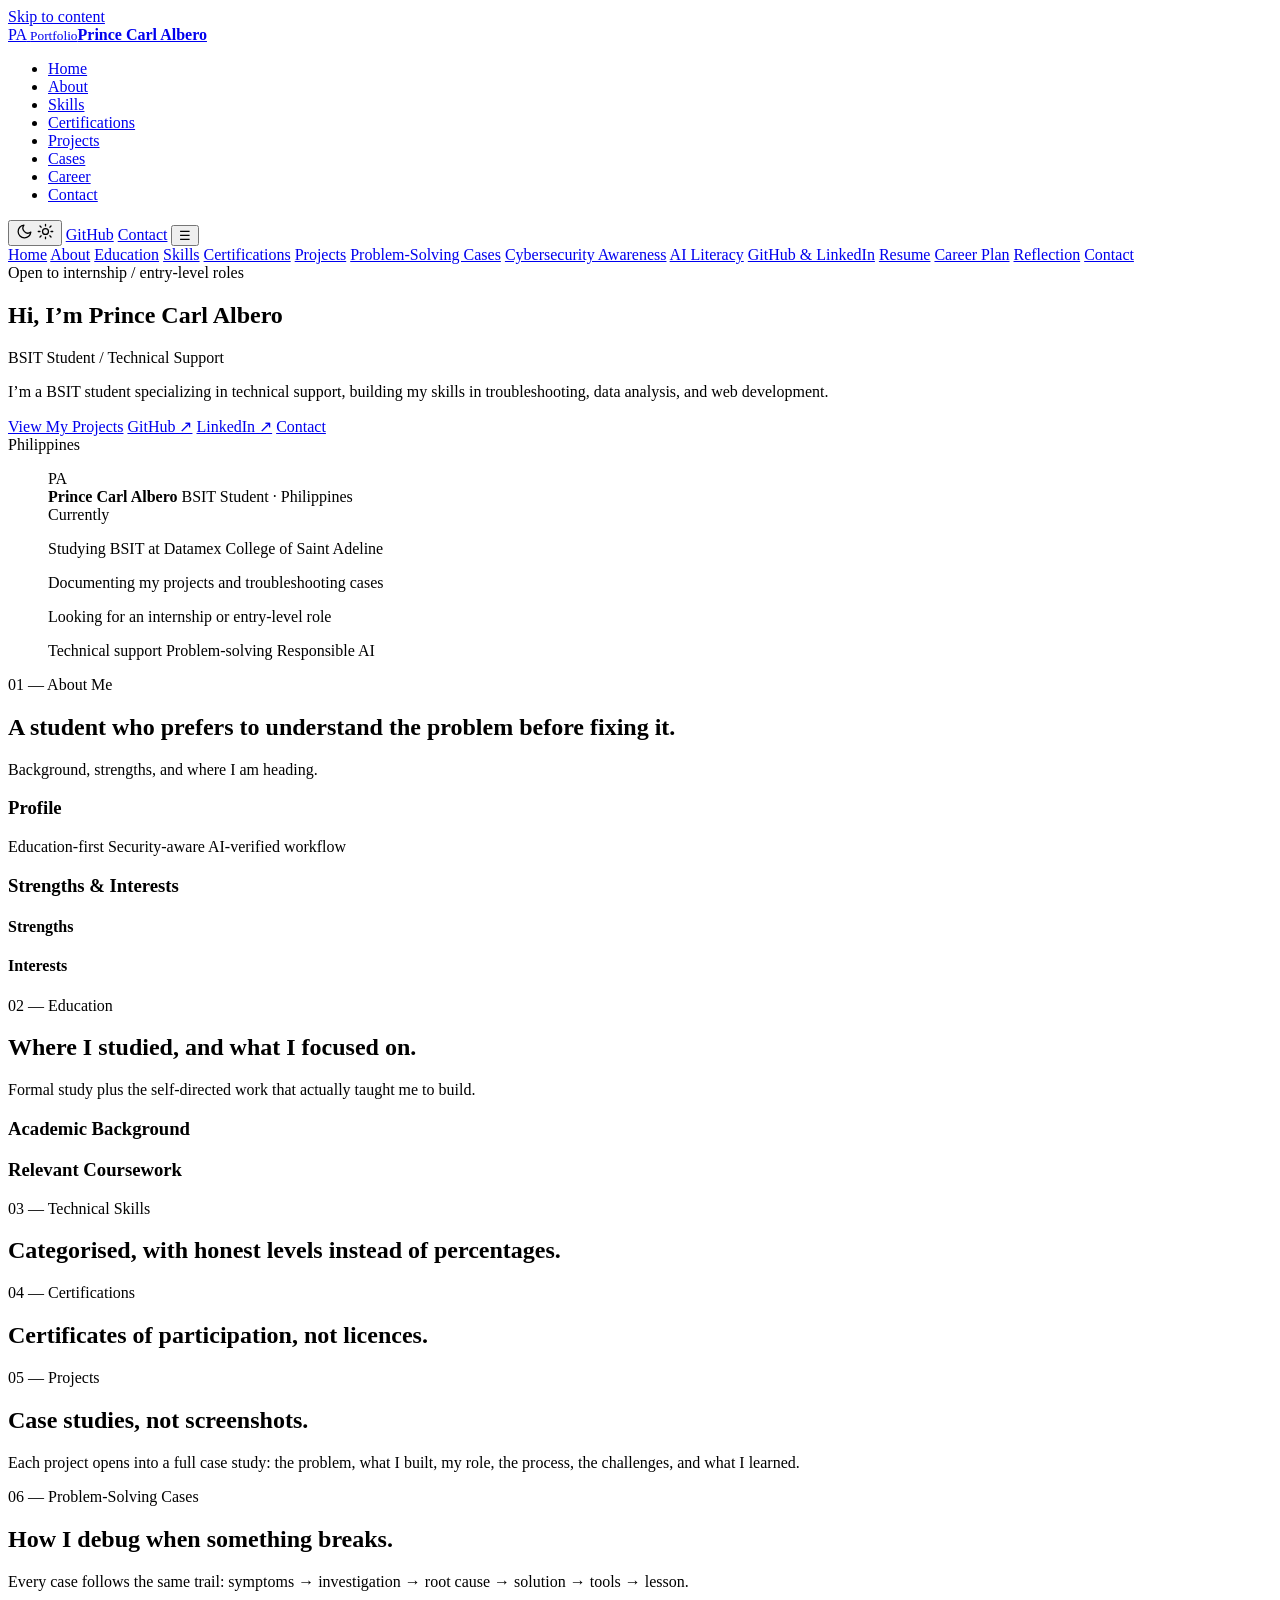
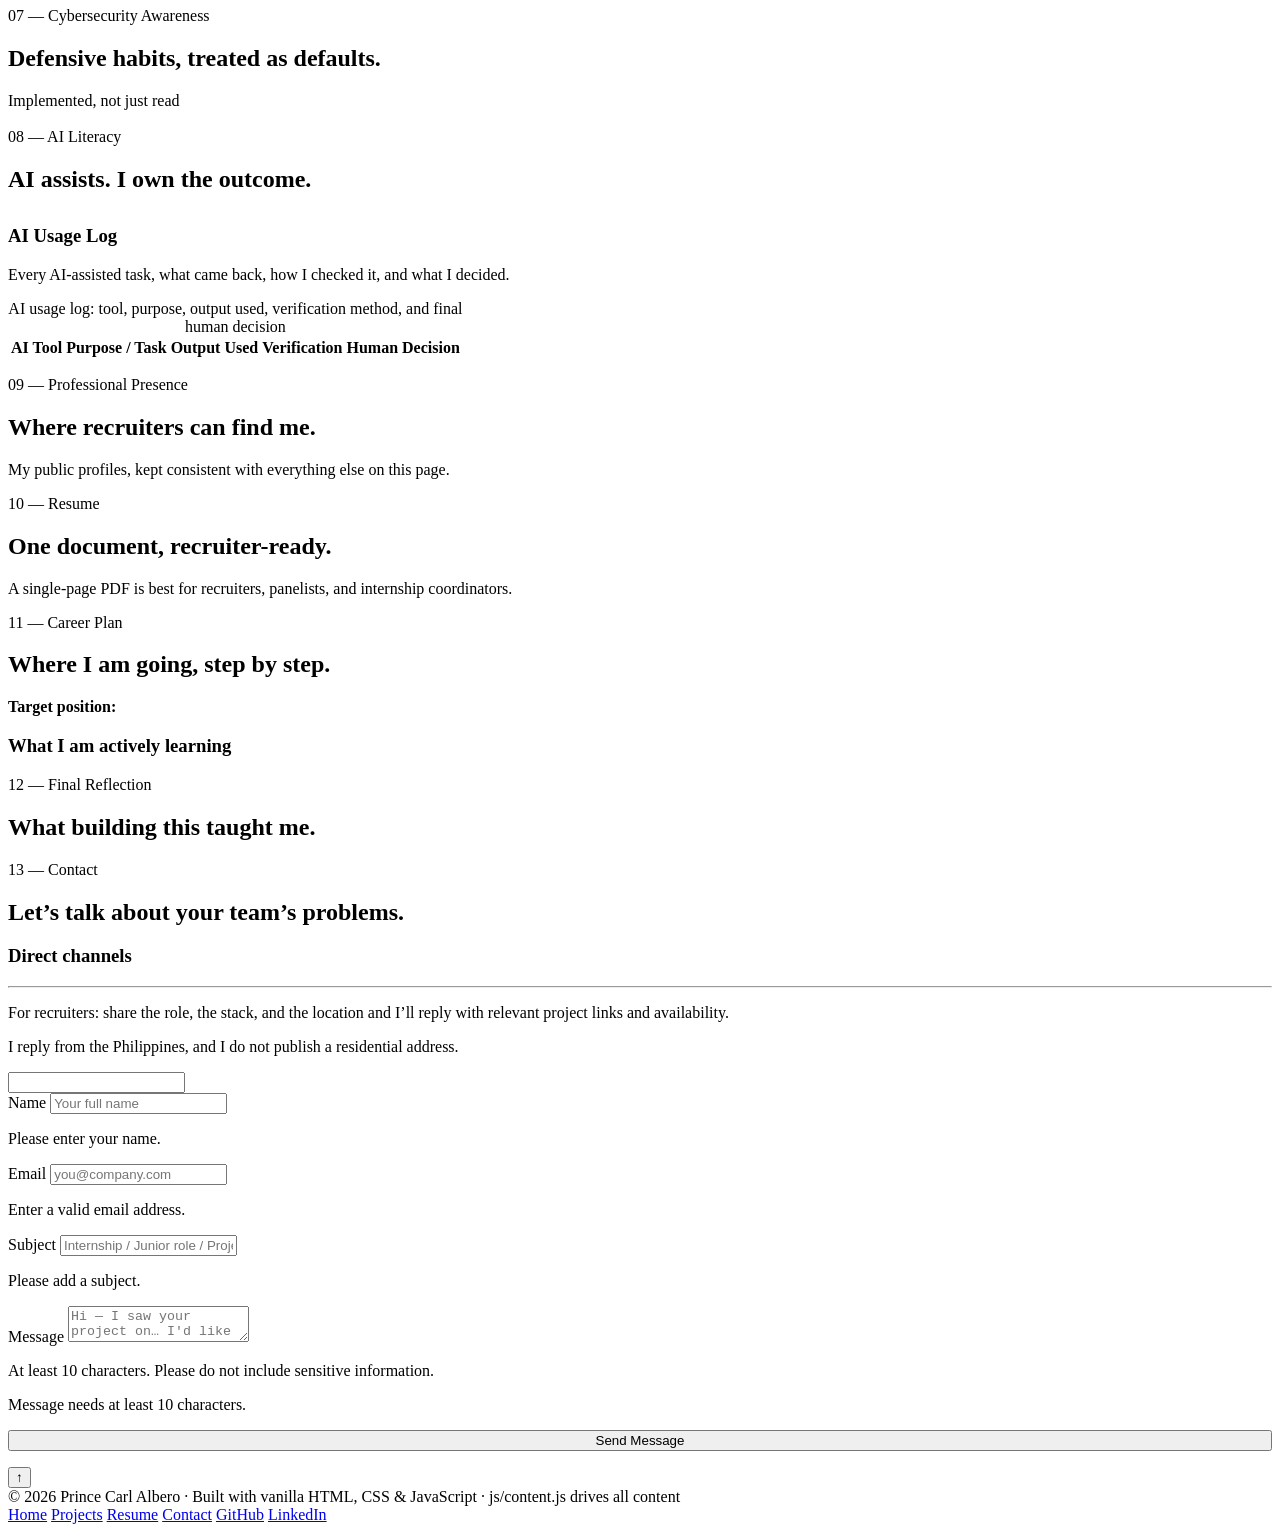
==== index.html @ 82688074 "Add files via upload" ====
<!doctype html>
<html lang="en">
<head>
  <meta charset="utf-8">
  <meta name="viewport" content="width=device-width,initial-scale=1,viewport-fit=cover">
  <title>Prince Carl Albero Portfolio</title>
  <link href="https://fonts.googleapis.com/css2?family=DM+Mono:wght@400;500&family=Manrope:wght@400;500;700;800&display=swap" rel="stylesheet">
  <link rel="stylesheet" href="css/styles.css">
  <!-- Sets data-theme before first paint to avoid a flash; must stay in <head> -->
  <script src="js/theme-init.js"></script>
</head>
<body>
  <a class="skip-link" href="#main">Skip to content</a>

  <div class="bg-paper" aria-hidden="true"></div>

  <noscript>
    <div class="noscript-note">
      This portfolio uses a small amount of JavaScript to render its content from
      <span class="mono">js/content.js</span>. Please enable JavaScript to view the sections below.
    </div>
  </noscript>

  <!-- ======================= HEADER ======================= -->
  <header class="site-header">
    <div class="container nav">
      <a class="brand" href="#home" aria-label="Prince Carl Albero — home">
        <span class="brand-mark" aria-hidden="true">PA</span>
        <span><small>Portfolio</small><strong>Prince Carl Albero</strong></span>
      </a>

      <nav aria-label="Primary">
        <ul class="nav-links">
          <li><a data-nav href="#home" class="active">Home</a></li>
          <li><a data-nav href="#about">About</a></li>
          <li><a data-nav href="#skills">Skills</a></li>
          <li><a data-nav href="#certifications">Certifications</a></li>
          <li><a data-nav href="#projects">Projects</a></li>
          <li><a data-nav href="#problem-solving">Cases</a></li>
          <li><a data-nav href="#career">Career</a></li>
          <li><a data-nav href="#contact">Contact</a></li>
        </ul>
      </nav>

      <div class="nav-cta">
        <button class="theme-toggle" id="themeToggle" type="button" aria-label="Switch to dark theme" title="Switch theme">
          <svg class="icon-moon" width="17" height="17" viewBox="0 0 24 24" fill="none" stroke="currentColor" stroke-width="1.8" stroke-linecap="round" stroke-linejoin="round" aria-hidden="true" focusable="false">
            <path d="M21 12.79A9 9 0 1 1 11.21 3 7 7 0 0 0 21 12.79z" />
          </svg>
          <svg class="icon-sun" width="17" height="17" viewBox="0 0 24 24" fill="none" stroke="currentColor" stroke-width="1.8" stroke-linecap="round" stroke-linejoin="round" aria-hidden="true" focusable="false">
            <circle cx="12" cy="12" r="4.2" />
            <path d="M12 1.8v2.4M12 19.8v2.4M4.2 4.2l1.7 1.7M18.1 18.1l1.7 1.7M1.8 12h2.4M19.8 12h2.4M4.2 19.8l1.7-1.7M18.1 5.9l1.7-1.7" />
          </svg>
        </button>
        <a class="btn btn-ghost btn-sm" id="navGithub" href="#" target="_blank" rel="noopener noreferrer">GitHub</a>
        <a class="btn btn-primary btn-sm" href="#contact">Contact</a>
        <button class="menu-btn" id="menuBtn" type="button" aria-expanded="false" aria-controls="mobileMenu" aria-label="Open menu">☰</button>
      </div>
    </div>

    <nav class="mobile-menu" id="mobileMenu" aria-label="Mobile">
      <a data-nav href="#home">Home</a>
      <a data-nav href="#about">About</a>
      <a data-nav href="#education">Education</a>
      <a data-nav href="#skills">Skills</a>
      <a data-nav href="#certifications">Certifications</a>
      <a data-nav href="#projects">Projects</a>
      <a data-nav href="#problem-solving">Problem-Solving Cases</a>
      <a data-nav href="#security">Cybersecurity Awareness</a>
      <a data-nav href="#ai">AI Literacy</a>
      <a data-nav href="#presence">GitHub &amp; LinkedIn</a>
      <a data-nav href="#resume">Resume</a>
      <a data-nav href="#career">Career Plan</a>
      <a data-nav href="#reflection">Reflection</a>
      <a data-nav href="#contact">Contact</a>
    </nav>
  </header>

  <main id="main">

    <!-- ======================= 01 HERO ======================= -->
    <section class="hero" id="home" aria-labelledby="hero-title">
      <div class="container hero-grid">
        <div class="hero-copy">
          <span class="eyebrow"><span class="pulse" aria-hidden="true"></span> <span id="heroAvailability">Open to internship / entry-level roles</span></span>

          <h1 id="hero-title">Hi, I&rsquo;m <span class="grad">Prince Carl Albero</span></h1>
          <p class="hero-role">BSIT Student / Technical Support</p>

          <p class="hero-lede">
            I&rsquo;m a BSIT student specializing in technical support, building my skills in troubleshooting, data analysis, and web development.
          </p>

          <div class="hero-actions">
            <a class="btn btn-primary" href="#projects">View My Projects</a>
            <a class="btn btn-ghost" id="heroResumeBtn" href="#resume" hidden>Download Resume</a>
            <a class="btn btn-ghost" id="heroGithub" href="#" target="_blank" rel="noopener noreferrer">GitHub &#8599;</a>
            <a class="btn btn-ghost" id="heroLinkedin" href="#" target="_blank" rel="noopener noreferrer">LinkedIn &#8599;</a>
            <a class="btn btn-ghost" href="#contact">Contact</a>
          </div>

          <div class="hero-meta">
            <span><span id="heroLocation">Philippines</span></span>
            <a id="heroEmailLink" href="#" hidden></a>
          </div>
        </div>

        <figure class="portrait">
          <div class="portrait-frame">
            <!-- Profile avatar. `personal.photo` in js/content.js supplies the file.
                 If the image is missing or fails to load, the initials stay visible,
                 so the panel is never empty or broken. -->
            <div class="portrait-photo" id="heroAvatar">
              <span class="portrait-initials" aria-hidden="true">PA</span>
            </div>
          </div>
          <figcaption class="portrait-caption">
            <strong>Prince Carl Albero</strong>
            <span>BSIT Student &middot; Philippines</span>
          </figcaption>
          <div class="now-card">
            <span class="now-label">Currently</span>
            <p class="now-line">Studying BSIT at Datamex College of Saint Adeline</p>
            <p class="now-line">Documenting my projects and troubleshooting cases</p>
            <p class="now-line">Looking for an internship or entry-level role</p>
          </div>
          <div class="portrait-tags">
            <span class="tag">Technical support</span>
            <span class="tag">Problem-solving</span>
            <span class="tag">Responsible AI</span>
          </div>
        </figure>
      </div>
    </section>

    <!-- ======================= 02 ABOUT ======================= -->
    <section class="block" id="about" aria-labelledby="about-t">
      <div class="container">
        <p class="kicker reveal">01 — About Me</p>
        <h2 class="h2 reveal" id="about-t">A student who prefers to understand the problem before fixing it.</h2>
        <p class="sub reveal">Background, strengths, and where I am heading.</p>

        <div class="grid-2">
          <article class="card reveal">
            <h3 class="card-title">Profile</h3>
            <div id="aboutParagraphs" class="prose"></div>
            <div class="tag-row" id="aboutTags">
              <span class="tag">Education-first</span>
              <span class="tag teal">Security-aware</span>
              <span class="tag grey">AI-verified workflow</span>
            </div>
          </article>

          <div class="card reveal">
            <h3 class="card-title">Strengths &amp; Interests</h3>
            <div class="grid-2 grid-2-tight">
              <div>
                <h4 class="mini-head">Strengths</h4>
                <ul class="tick-list" id="aboutStrengths"></ul>
              </div>
              <div>
                <h4 class="mini-head">Interests</h4>
                <ul class="tick-list" id="aboutInterests"></ul>
              </div>
            </div>
          </div>
        </div>
      </div>
    </section>

    <!-- ======================= 03 EDUCATION ======================= -->
    <section class="block" id="education" aria-labelledby="edu-t">
      <div class="container">
        <p class="kicker reveal">02 — Education</p>
        <h2 class="h2 reveal" id="edu-t">Where I studied, and what I focused on.</h2>
        <p class="sub reveal">Formal study plus the self-directed work that actually taught me to build.</p>

        <div class="grid-2">
          <div class="card reveal">
            <h3 class="card-title">Academic Background</h3>
            <ul class="timeline" id="eduTimeline"></ul>
          </div>

          <div class="card reveal">
            <h3 class="card-title">Relevant Coursework</h3>
            <ul class="tick-list" id="eduCoursework"></ul>
            
          </div>
        </div>

        
      </div>
    </section>

    <!-- ======================= 04 SKILLS ======================= -->
    <section class="block" id="skills" aria-labelledby="skills-t">
      <div class="container">
        <p class="kicker reveal">03 — Technical Skills</p>
        <h2 class="h2 reveal" id="skills-t">Categorised, with honest levels instead of percentages.</h2>
        <p class="sub reveal" id="skillsNote"></p>
        <div class="grid-3" id="skillsGrid"></div>
      </div>
    </section>

    <!-- ======================= 04 CERTIFICATIONS ======================= -->
    <section class="block" id="certifications" aria-labelledby="cert-t">
      <div class="container">
        <p class="kicker reveal">04 — Certifications</p>
        <h2 class="h2 reveal" id="cert-t">Certificates of participation, not licences.</h2>
        <p class="sub reveal" id="certNote"></p>
        <div class="grid-2" id="certificationsGrid"></div>
      </div>
    </section>

    <!-- ======================= 05 PROJECTS ======================= -->
    <section class="block" id="projects" aria-labelledby="proj-t">
      <div class="container">
        <p class="kicker reveal">05 — Projects</p>
        <h2 class="h2 reveal" id="proj-t">Case studies, not screenshots.</h2>
        <p class="sub reveal">
          Each project opens into a full case study: the problem, what I built, my role,
          the process, the challenges, and what I learned.
        </p>

        

        <div id="projectsList"></div>
      </div>
    </section>

    <!-- ======================= 06 PROBLEM SOLVING ======================= -->
    <section class="block" id="problem-solving" aria-labelledby="ps-t">
      <div class="container">
        <p class="kicker reveal">06 — Problem-Solving Cases</p>
        <h2 class="h2 reveal" id="ps-t">How I debug when something breaks.</h2>
        <p class="sub reveal">
          Every case follows the same trail: symptoms &rarr; investigation &rarr; root cause
          &rarr; solution &rarr; tools &rarr; lesson.
        </p>

        

        <div class="acc reveal" id="casesList"></div>
      </div>
    </section>

    <!-- ======================= 07 CYBERSECURITY ======================= -->
    <section class="block" id="security" aria-labelledby="sec-t">
      <div class="container">
        <p class="kicker reveal">07 — Cybersecurity Awareness</p>
        <h2 class="h2 reveal" id="sec-t">Defensive habits, treated as defaults.</h2>
        <p class="sub reveal" id="secDisclaimer"></p>

        <div class="grid-3" id="secTopics"></div>

        <div class="card reveal" style="margin-top:1.1rem">
          <span class="tag teal">Implemented, not just read</span>
          <h3 class="card-title" id="secImplTitle"></h3>
          <div class="grid-2" id="secImplemented"></div>
        </div>
      </div>
    </section>

    <!-- ======================= 08 AI LITERACY ======================= -->
    <section class="block" id="ai" aria-labelledby="ai-t">
      <div class="container">
        <p class="kicker reveal">08 — AI Literacy</p>
        <h2 class="h2 reveal" id="ai-t">AI assists. I own the outcome.</h2>
        <p class="sub reveal" id="aiStance"></p>

        <div class="grid-3" id="aiPrinciples"></div>

        <div class="card reveal" style="margin-top:1.1rem">
          <p class="pull" id="aiRule"></p>
        </div>

        <h3 class="h3 reveal" style="margin-top:2rem">AI Usage Log</h3>
        <p class="sub reveal">
          Every AI-assisted task, what came back, how I checked it, and what I decided.
        </p>

        <div class="table-wrap reveal">
          <table>
            <caption class="sr-only">AI usage log: tool, purpose, output used, verification method, and final human decision</caption>
            <thead>
              <tr>
                <th scope="col">AI Tool</th>
                <th scope="col">Purpose / Task</th>
                <th scope="col">Output Used</th>
                <th scope="col">Verification</th>
                <th scope="col">Human Decision</th>
              </tr>
            </thead>
            <tbody id="aiLogBody"></tbody>
          </table>
        </div>
      </div>
    </section>

    <!-- ======================= 09 PRESENCE ======================= -->
    <section class="block" id="presence" aria-labelledby="pres-t">
      <div class="container">
        <p class="kicker reveal">09 — Professional Presence</p>
        <h2 class="h2 reveal" id="pres-t">Where recruiters can find me.</h2>
        <p class="sub reveal">My public profiles, kept consistent with everything else on this page.</p>
        <div class="presence-grid" id="presenceGrid"></div>
      </div>
    </section>

    <!-- ======================= 10 RESUME ======================= -->
    <section class="block" id="resume" aria-labelledby="res-t">
      <div class="container">
        <p class="kicker reveal">10 — Resume</p>
        <h2 class="h2 reveal" id="res-t">One document, recruiter-ready.</h2>
        <p class="sub reveal">A single-page PDF is best for recruiters, panelists, and internship coordinators.</p>
        <div id="resumeArea"></div>
      </div>
    </section>

    <!-- ======================= 11 CAREER ======================= -->
    <section class="block" id="career" aria-labelledby="car-t">
      <div class="container">
        <p class="kicker reveal">11 — Career Plan</p>
        <h2 class="h2 reveal" id="car-t">Where I am going, step by step.</h2>
        <p class="sub reveal"><strong style="color:var(--text)">Target position:</strong> <span id="careerTarget"></span></p>

        <div class="card reveal roadmap" id="careerRoadmap"></div>

        <div class="card reveal" style="margin-top:1.1rem">
          <h3 class="card-title">What I am actively learning</h3>
          <ul class="tick-list" id="careerLearning"></ul>
          
        </div>
      </div>
    </section>

    <!-- ======================= 12 REFLECTION ======================= -->
    <section class="block" id="reflection" aria-labelledby="ref-t">
      <div class="container">
        <p class="kicker reveal">12 — Final Reflection</p>
        <h2 class="h2 reveal" id="ref-t">What building this taught me.</h2>
        <div class="card reveal">
          <div class="reflection" id="reflectionBody"></div>
        </div>
      </div>
    </section>

    <!-- ======================= 13 CONTACT ======================= -->
    <section class="block" id="contact" aria-labelledby="con-t">
      <div class="container">
        <p class="kicker reveal">13 — Contact</p>
        <h2 class="h2 reveal" id="con-t">Let&rsquo;s talk about your team&rsquo;s problems.</h2>
        <p class="sub reveal" id="contactIntro"></p>

        <div class="contact-grid">
          <div class="card reveal">
            <h3 class="card-title">Direct channels</h3>
            <ul class="channel-list" id="contactChannels"></ul>
            <hr class="rule" />
            <p class="hint">
              For recruiters: share the role, the stack, and the location and I&rsquo;ll reply with
              relevant project links and availability.
            </p>
            <p class="hint">
              I reply from the Philippines, and I do not publish a residential address.
            </p>
          </div>

          <form class="card reveal" id="contactForm" action="api/contact.php" method="post" novalidate aria-label="Contact form">
            <!-- Real server-side delivery. Success is only reported when the
                 mail service confirms it accepted the message. -->
            <input type="hidden" name="_subject" value="Portfolio inquiry" />
            <input type="text" name="_honey" class="hp" tabindex="-1" autocomplete="off" aria-hidden="true" />

            <div class="form-notice" id="formNotice" hidden>
              <strong>The contact form is not connected yet.</strong>
              Messages cannot be sent from this host right now. Please use
              <a id="noticeLinkedin" href="#" target="_blank" rel="noopener noreferrer">LinkedIn</a>
              and I will reply there.
            </div>

            <div class="field" data-field="name">
              <label for="f-name">Name</label>
              <input id="f-name" name="name" type="text" placeholder="Your full name" autocomplete="name" required />
              <p class="error">Please enter your name.</p>
            </div>

            <div class="field" data-field="email">
              <label for="f-email">Email</label>
              <input id="f-email" name="email" type="email" placeholder="you@company.com" autocomplete="email" required />
              <p class="error">Enter a valid email address.</p>
            </div>

            <div class="field" data-field="subject">
              <label for="f-subject">Subject</label>
              <input id="f-subject" name="subject" type="text" placeholder="Internship / Junior role / Project inquiry" required />
              <p class="error">Please add a subject.</p>
            </div>

            <div class="field" data-field="message">
              <label for="f-message">Message</label>
              <textarea id="f-message" name="message" placeholder="Hi — I saw your project on&hellip; I'd like to discuss&hellip;" required></textarea>
              <p class="hint">At least 10 characters. Please do not include sensitive information.</p>
              <p class="error">Message needs at least 10 characters.</p>
            </div>

            <button class="btn btn-primary" type="submit" id="sendBtn" style="width:100%">Send Message</button>
            <div class="form-status" id="formStatus" role="status" aria-live="polite"></div>
            <p class="hint" id="formNote"></p>
          </form>
        </div>
      </div>
    </section>
  </main>

  <button id="toTop" type="button" aria-label="Back to top" title="Back to top">&#8593;</button>

  <footer>
    <div class="container foot">
      <span>
        &copy; <span id="year">2026</span> Prince Carl Albero &middot;
        Built with vanilla HTML, CSS &amp; JavaScript &middot;
        <span class="mono">js/content.js</span> drives all content
      </span>
      <nav aria-label="Footer">
        <a href="#home">Home</a>
        <a href="#projects">Projects</a>
        <a href="#resume">Resume</a>
        <a href="#contact">Contact</a>
        <a id="footGithub" href="#" target="_blank" rel="noopener noreferrer">GitHub</a>
        <a id="footLinkedin" href="#" target="_blank" rel="noopener noreferrer">LinkedIn</a>
      </nav>
    </div>
  </footer>

  

  <script src="js/content.js"></script>
  <script src="js/main.js"></script>
  <script src="js/workbook-data.js"></script>
  <script src="js/workbook-viewer.js"></script>
  <script src="js/preview-download.js"></script>
</body>
</html>
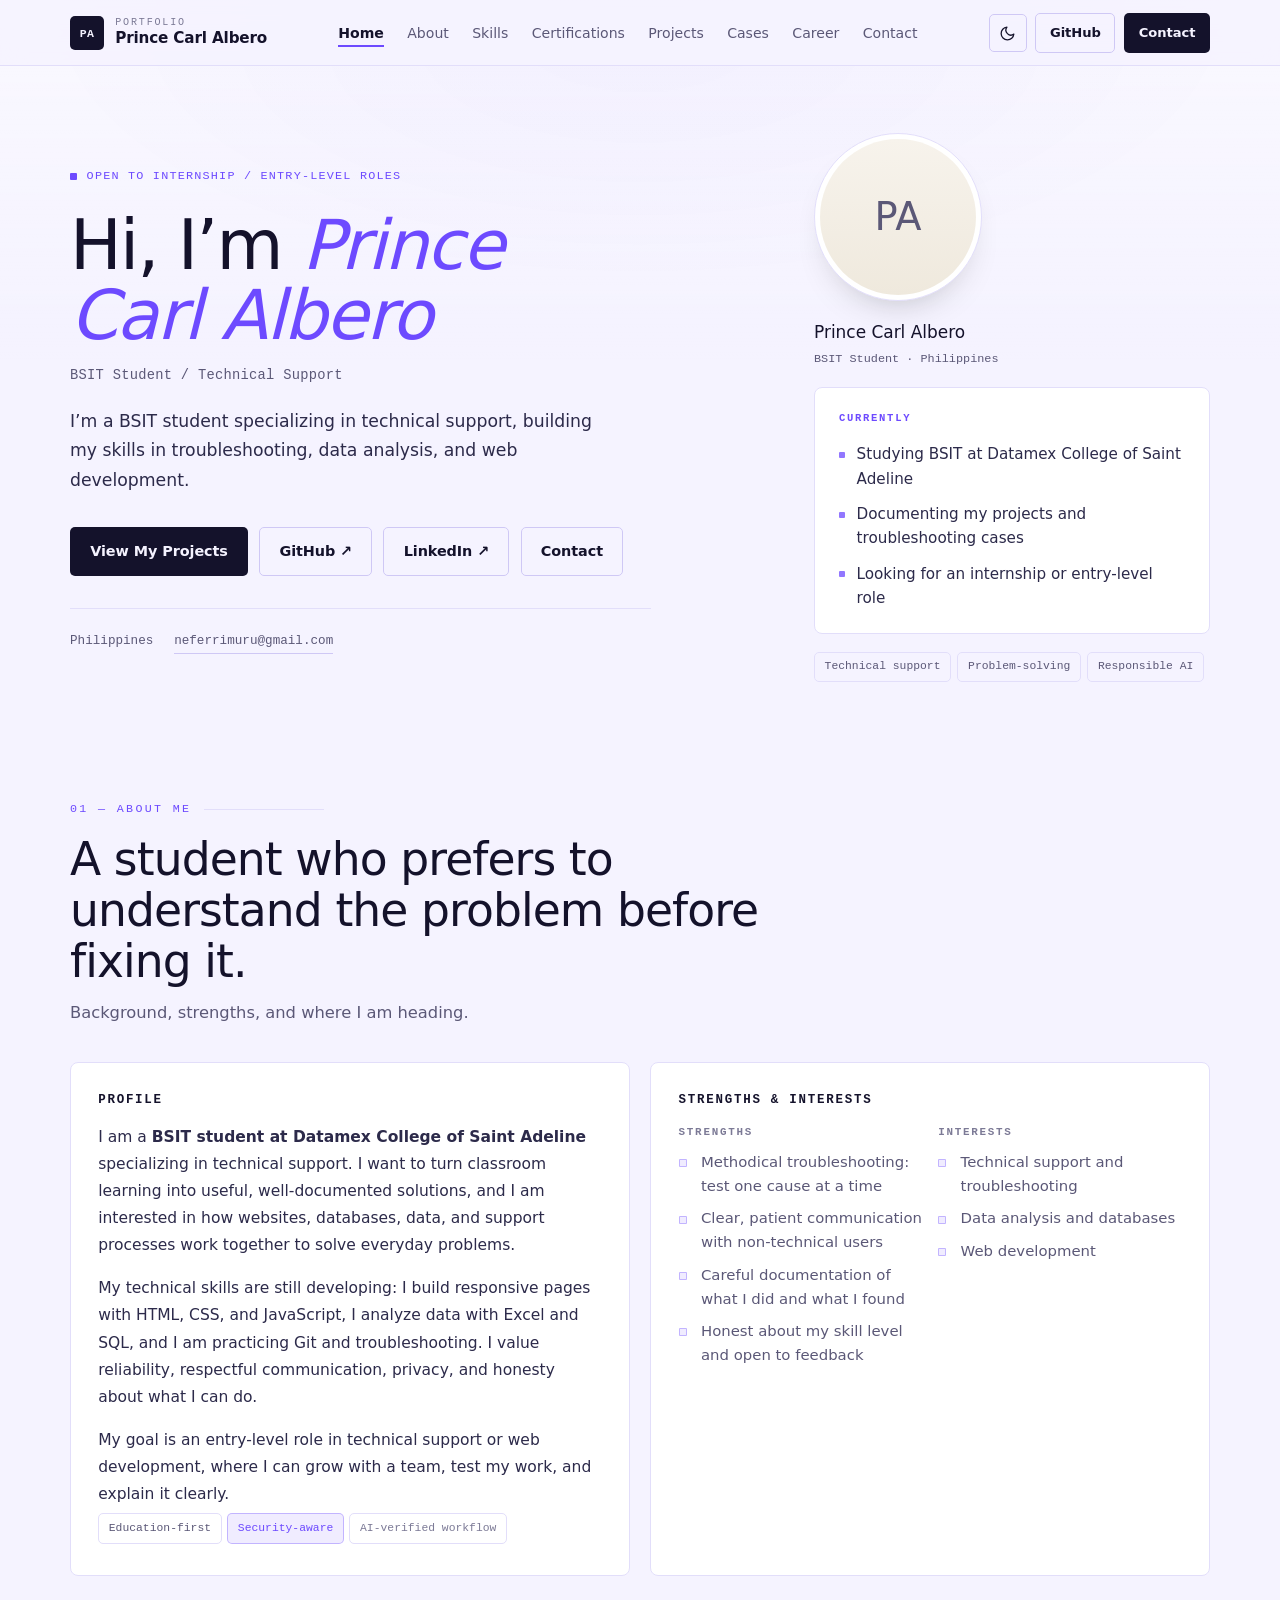
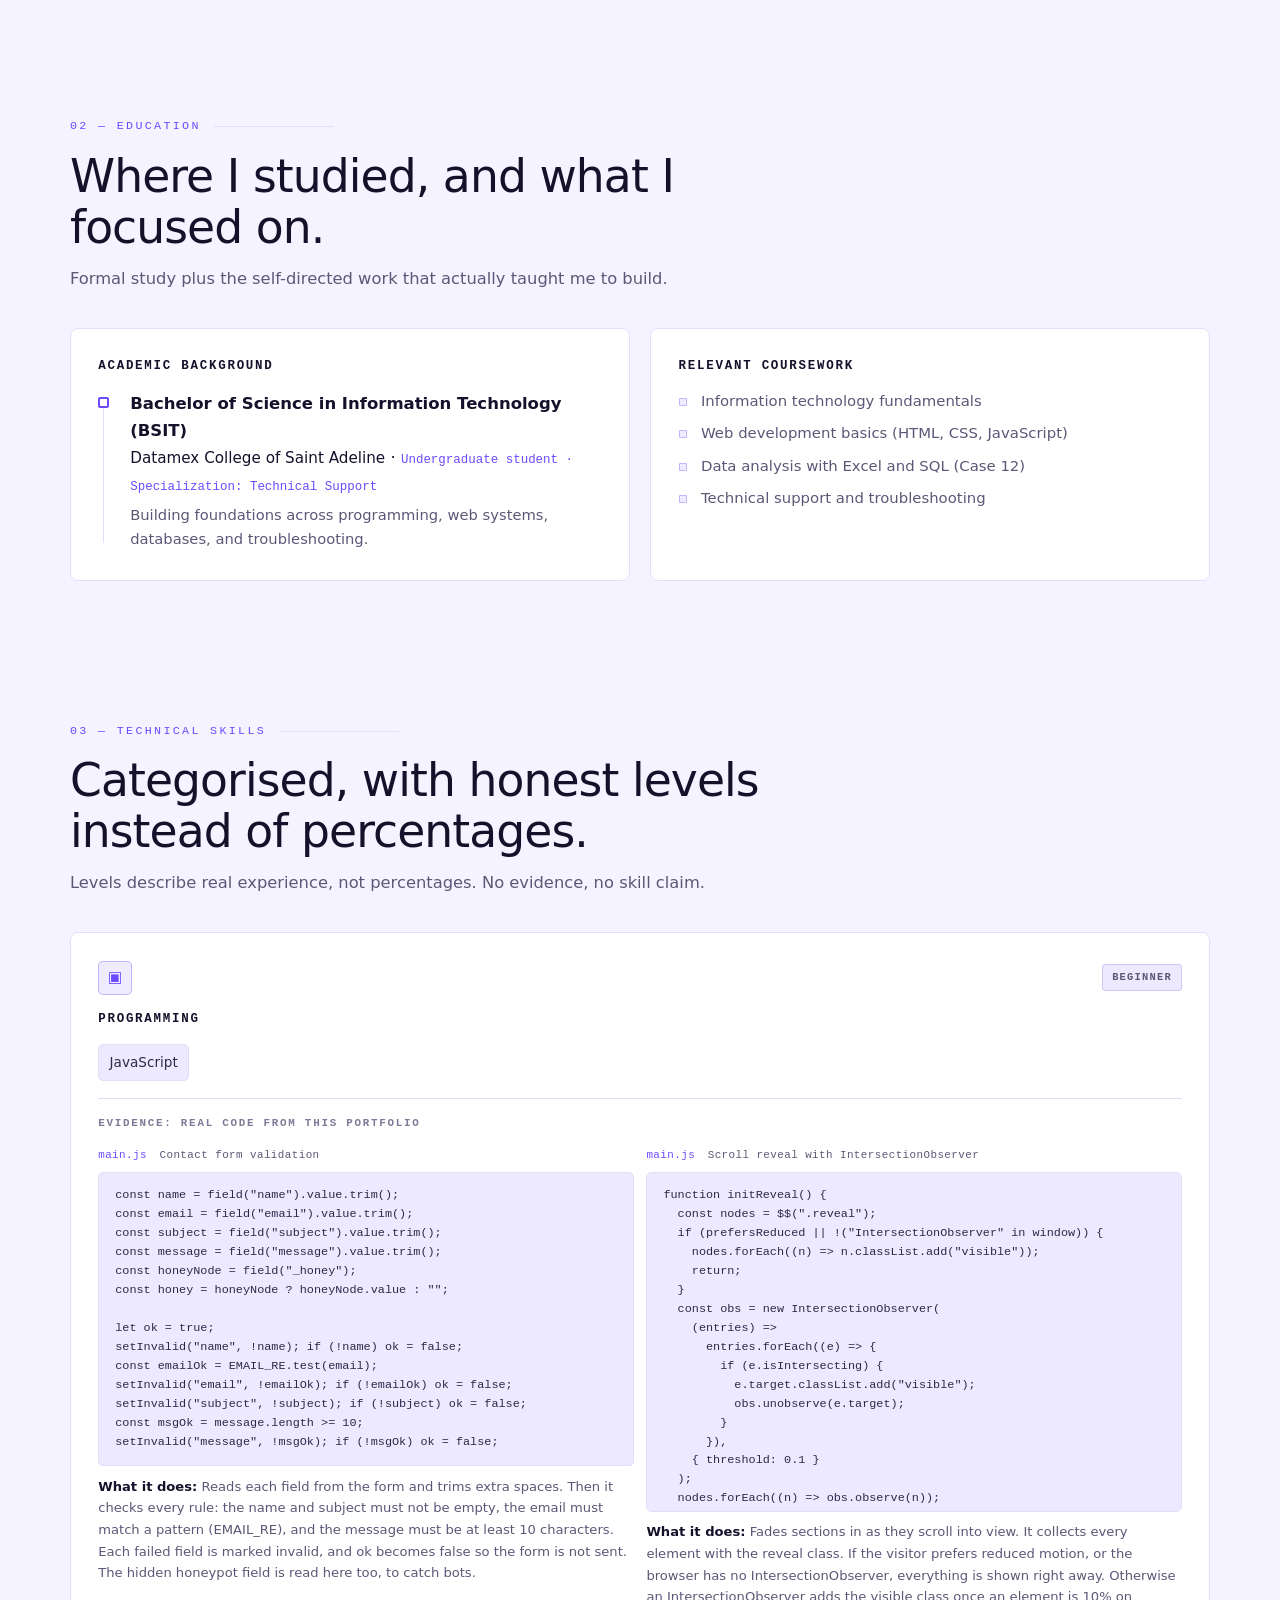
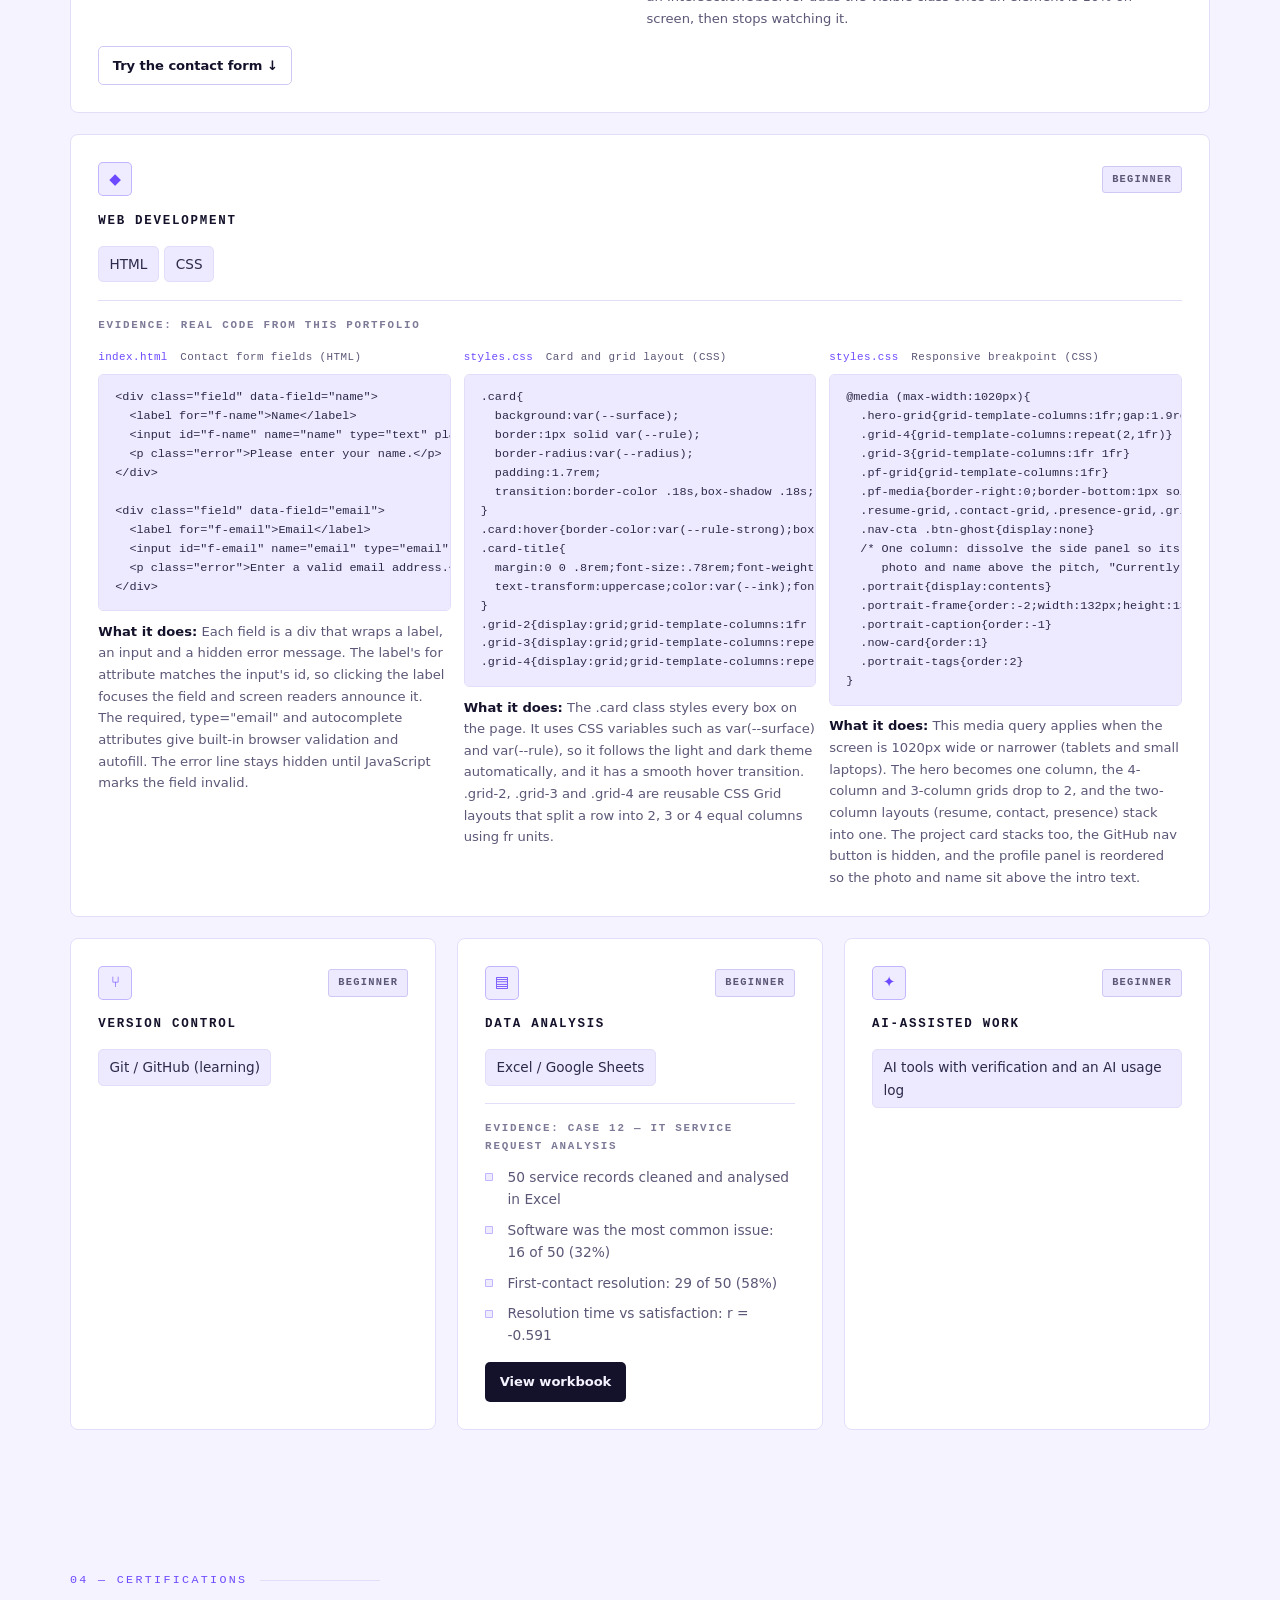
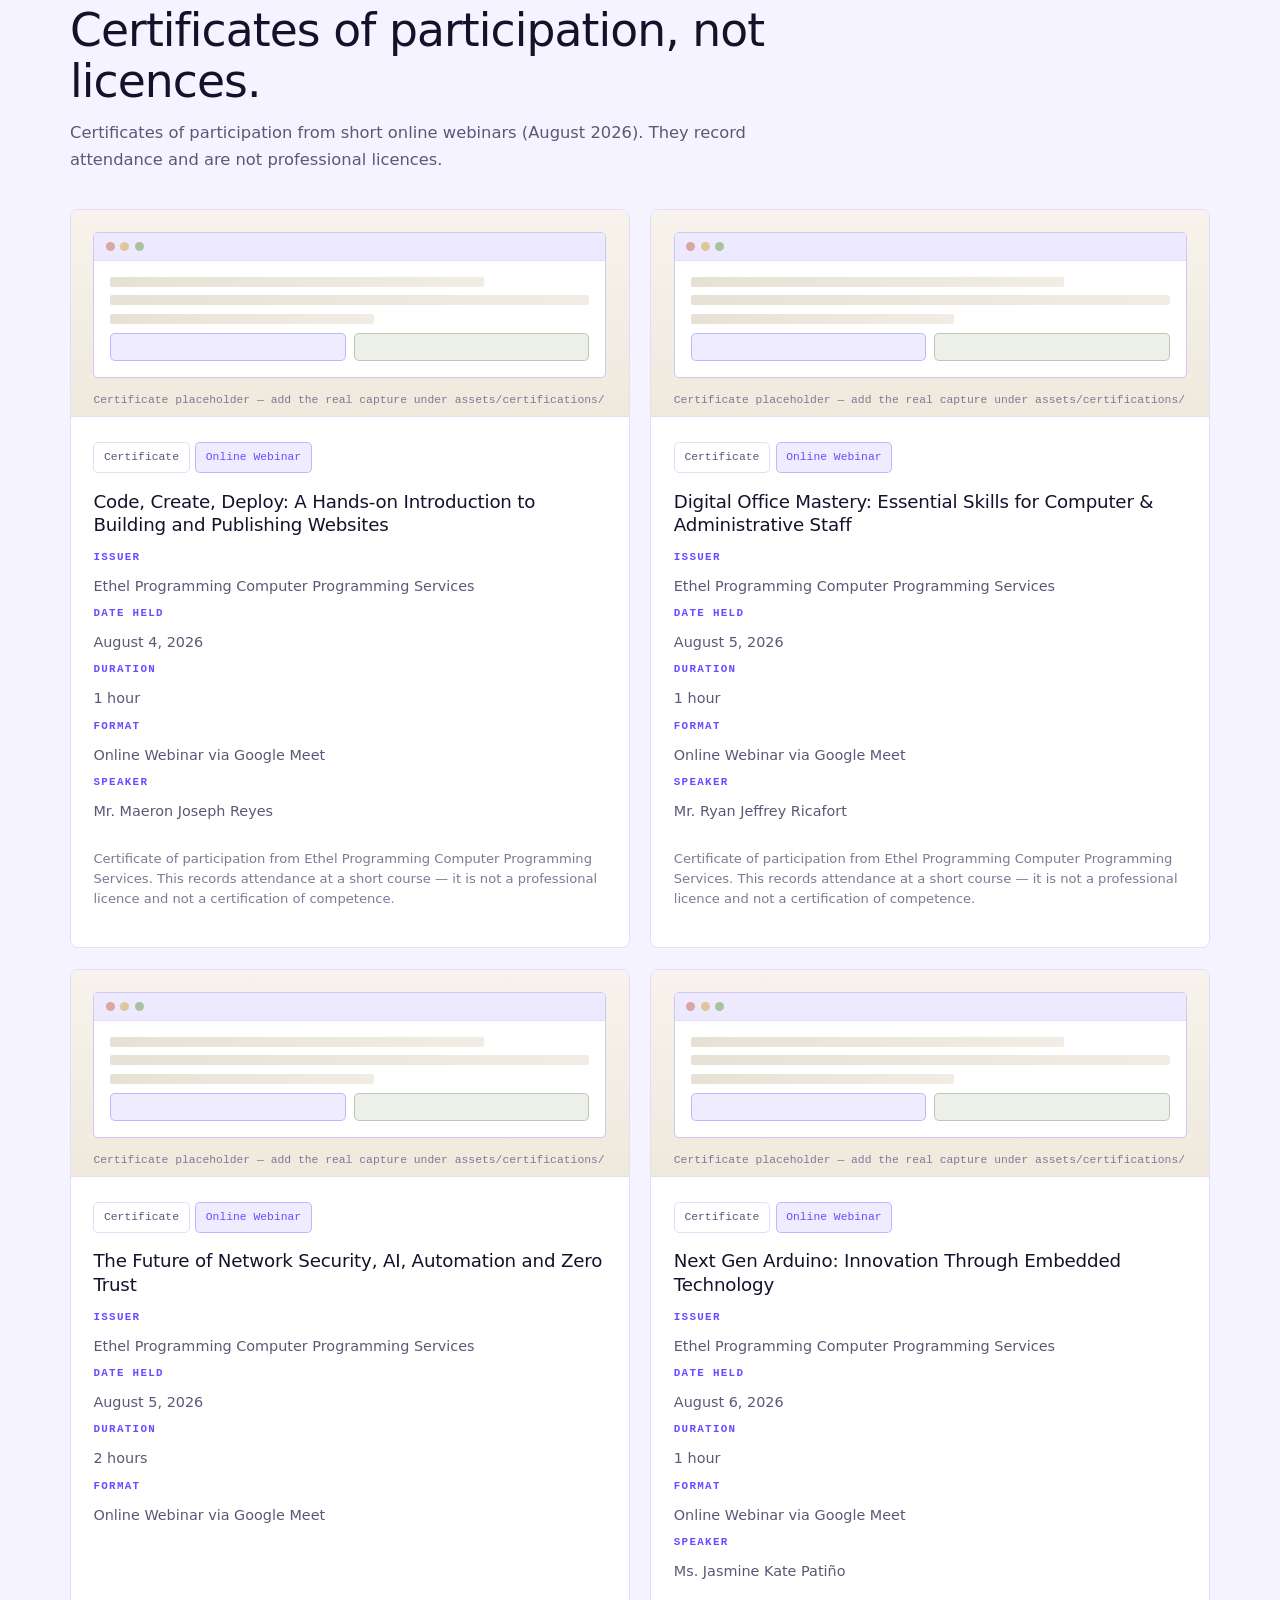
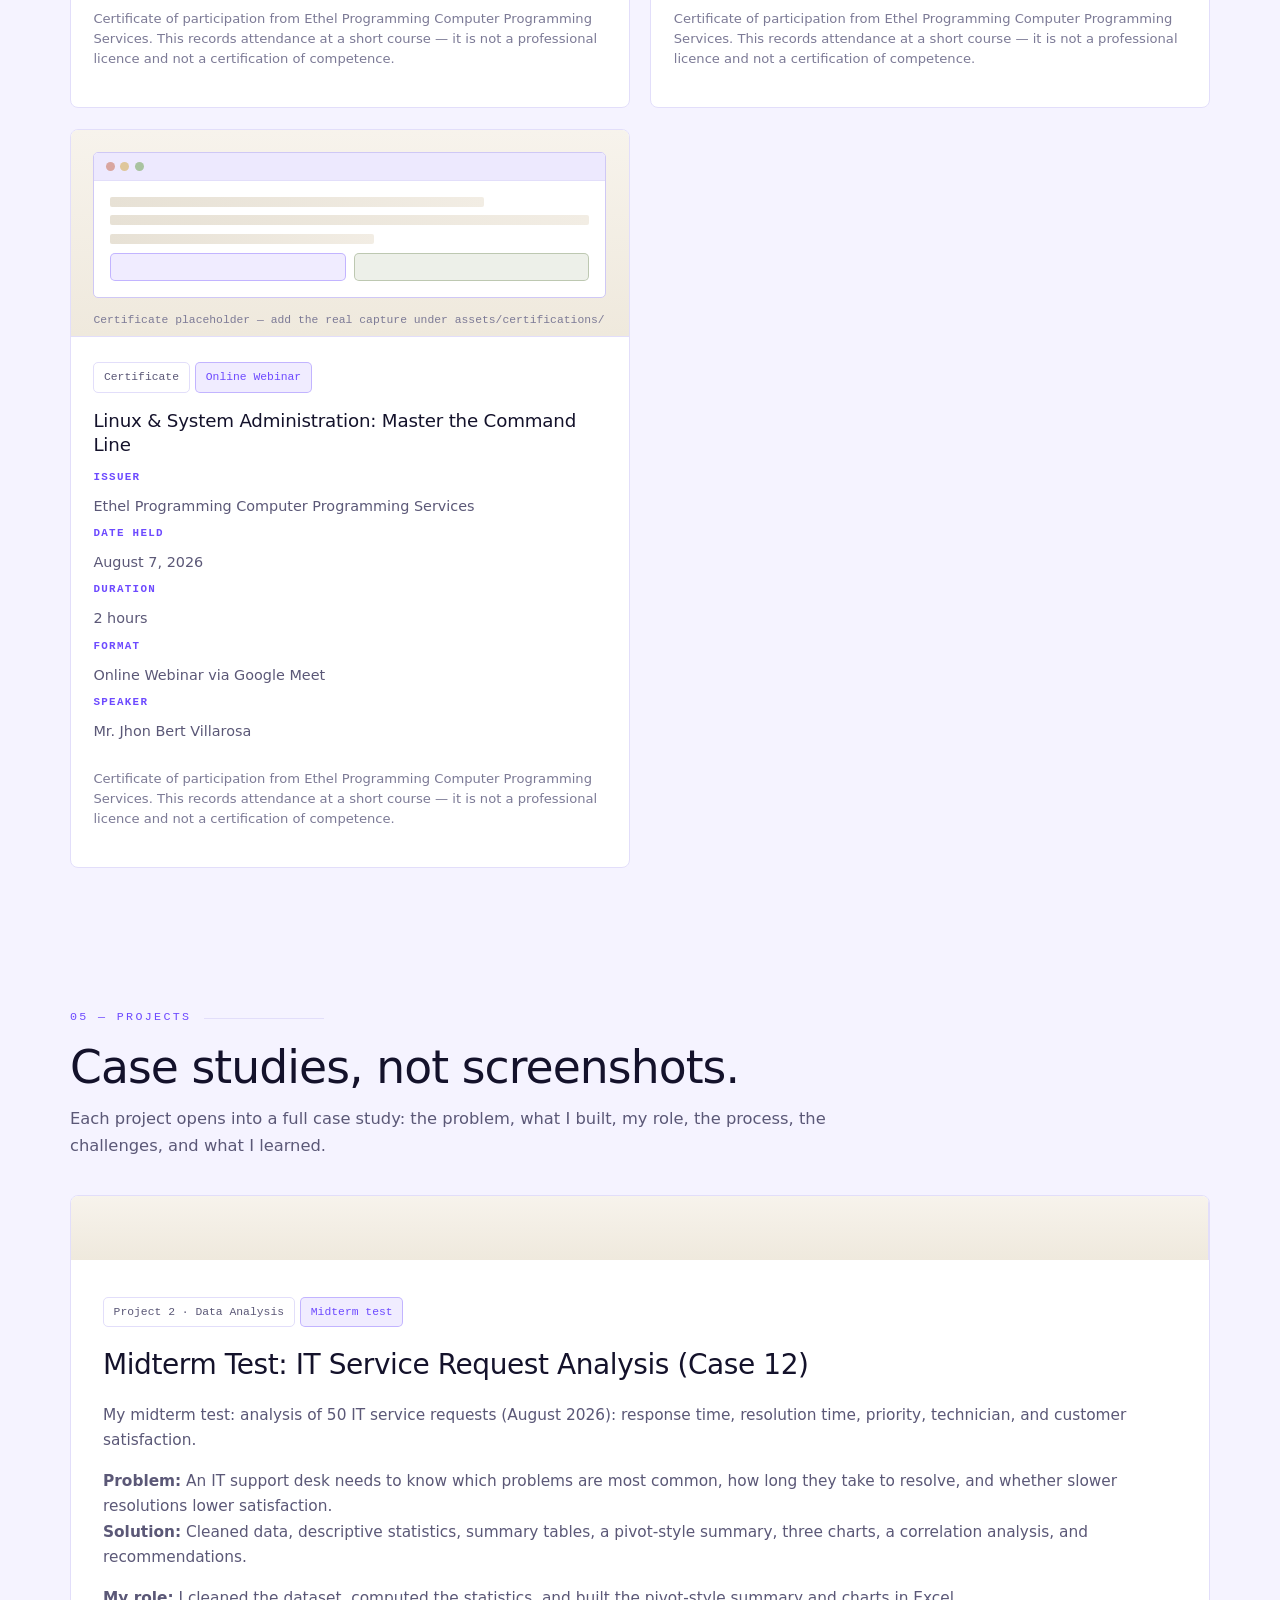
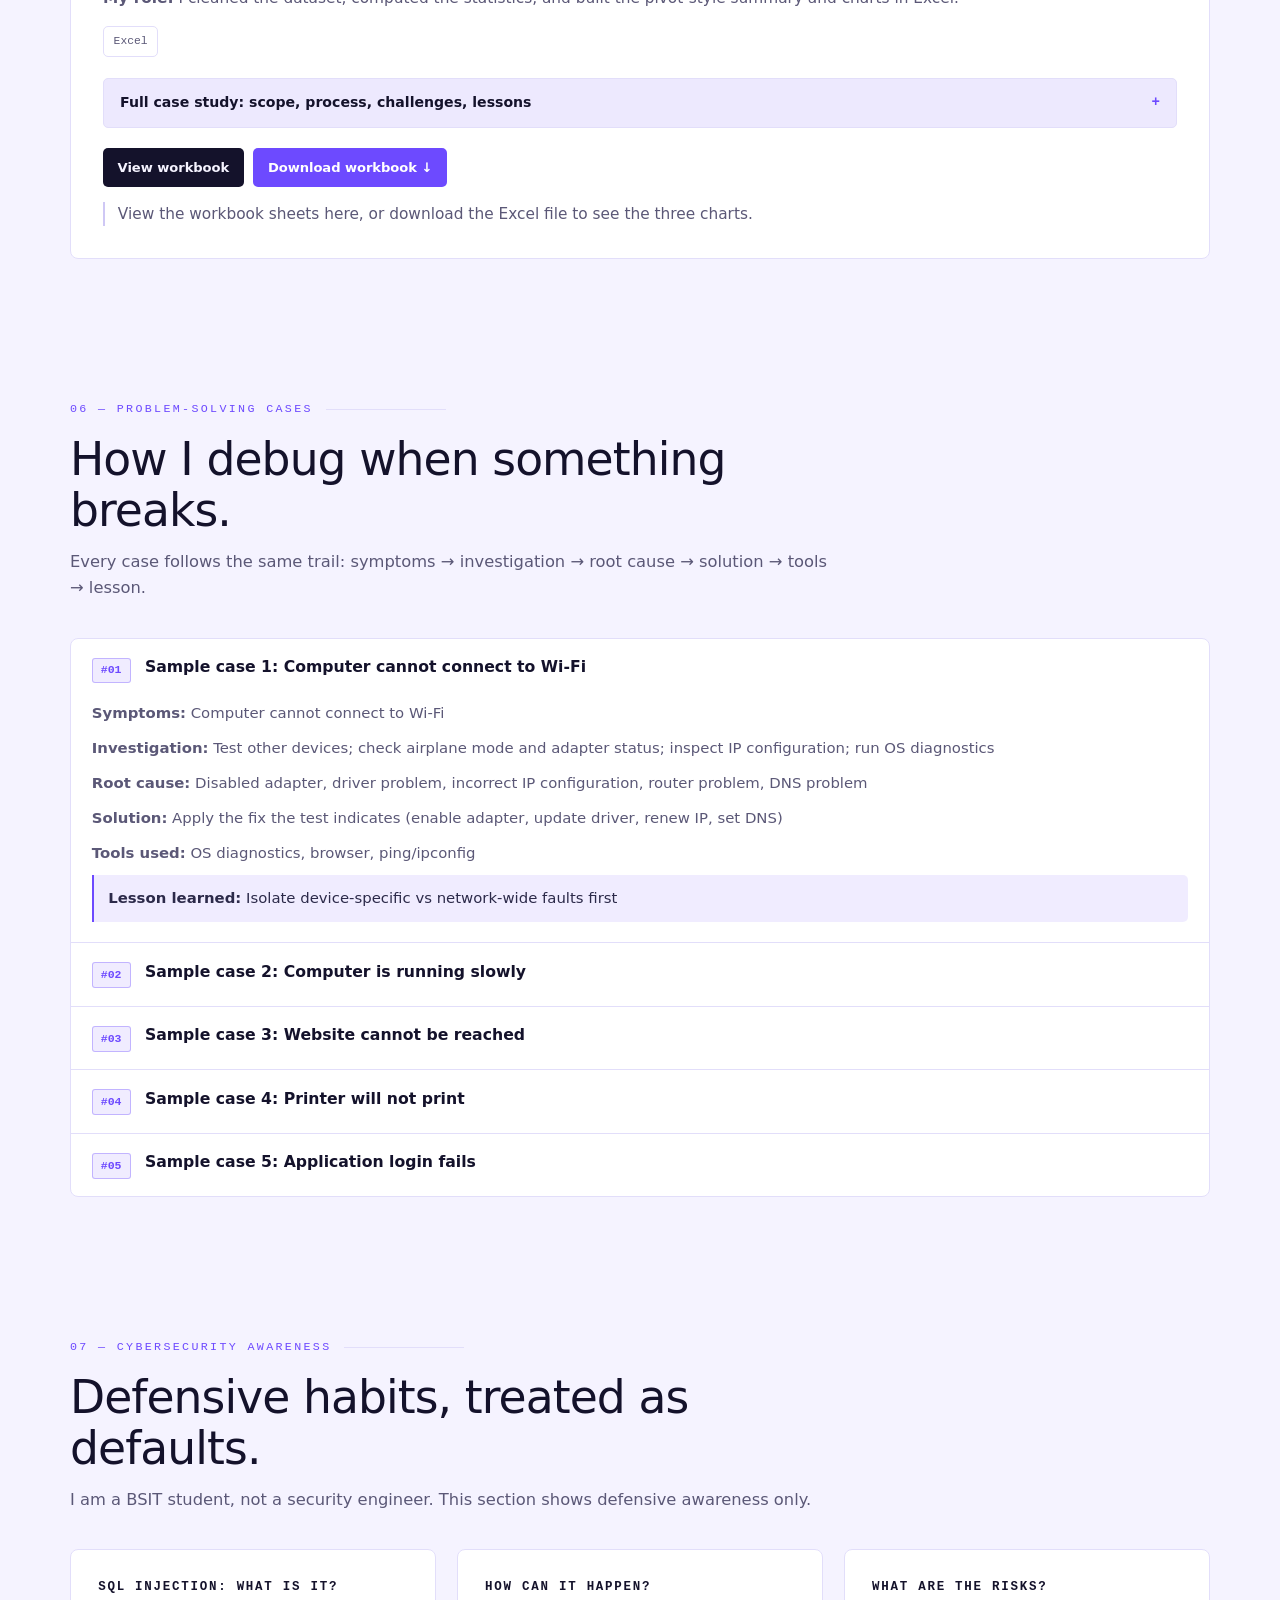
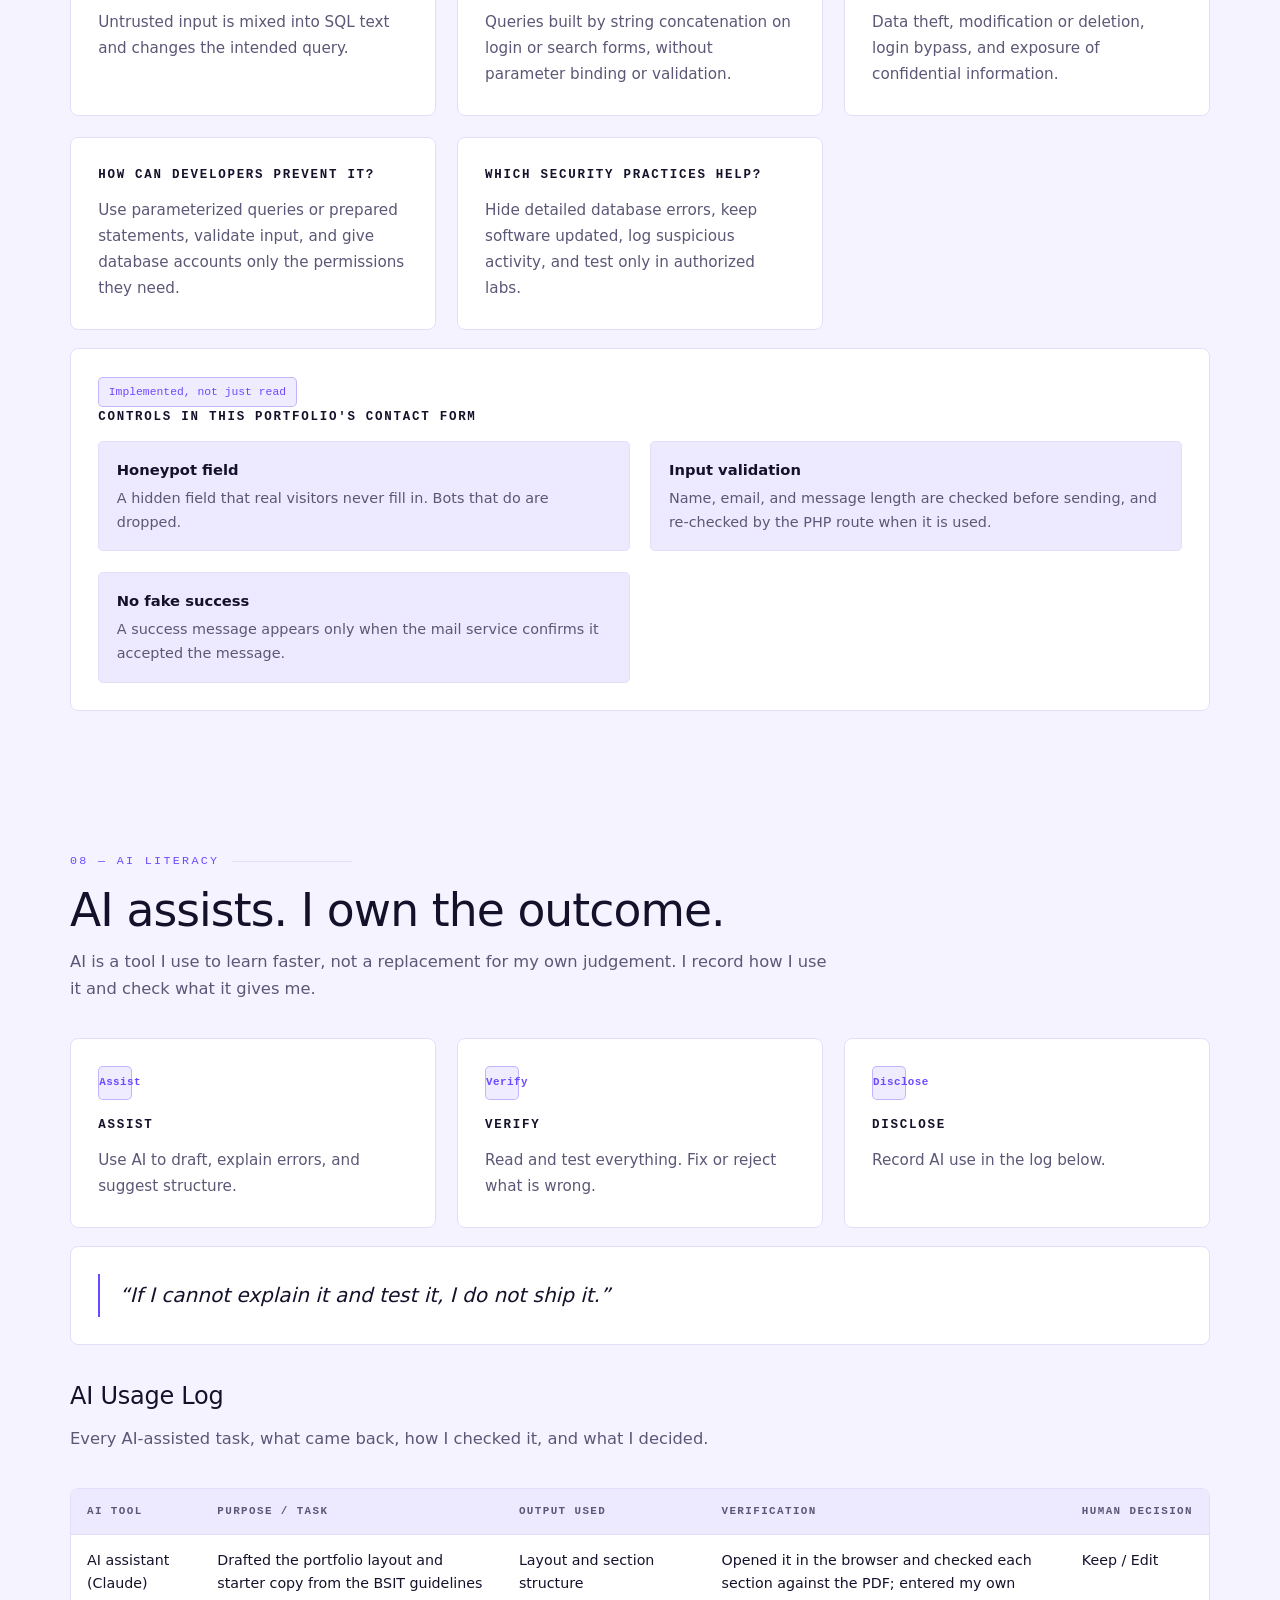
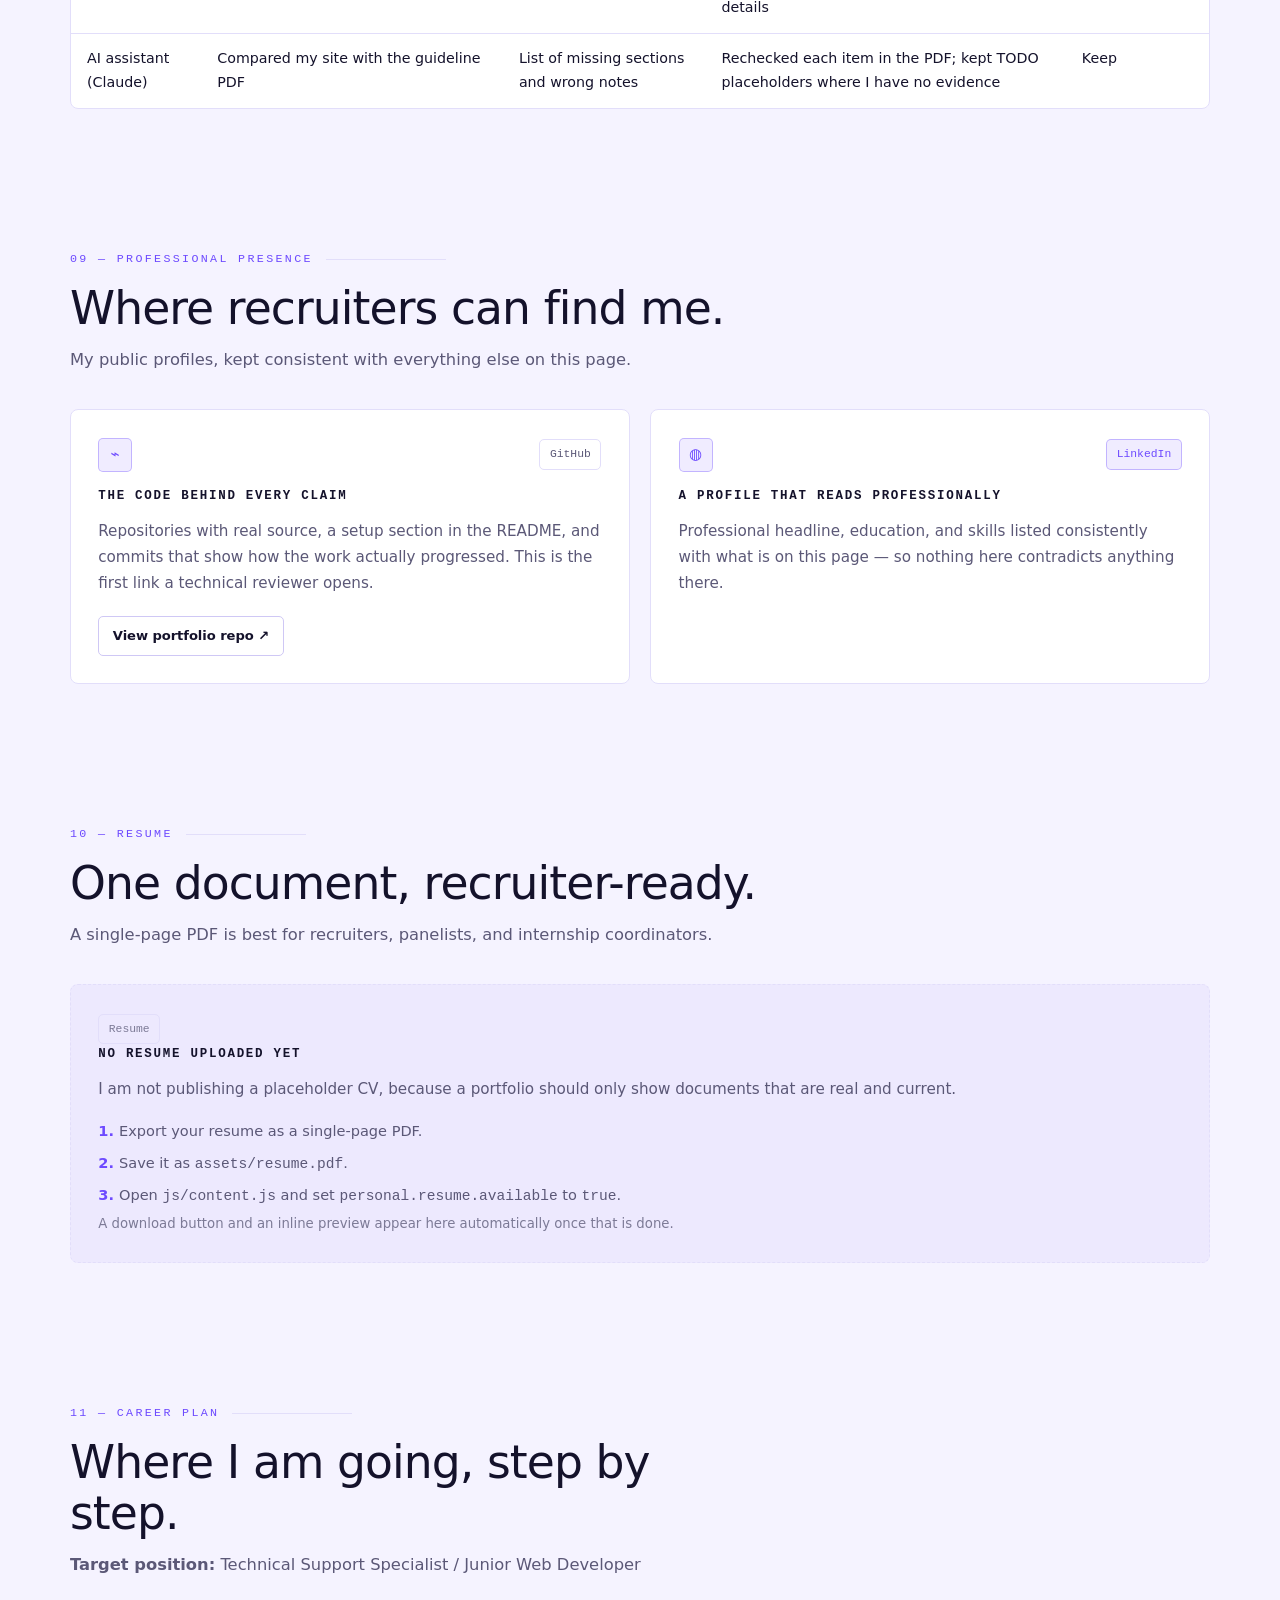
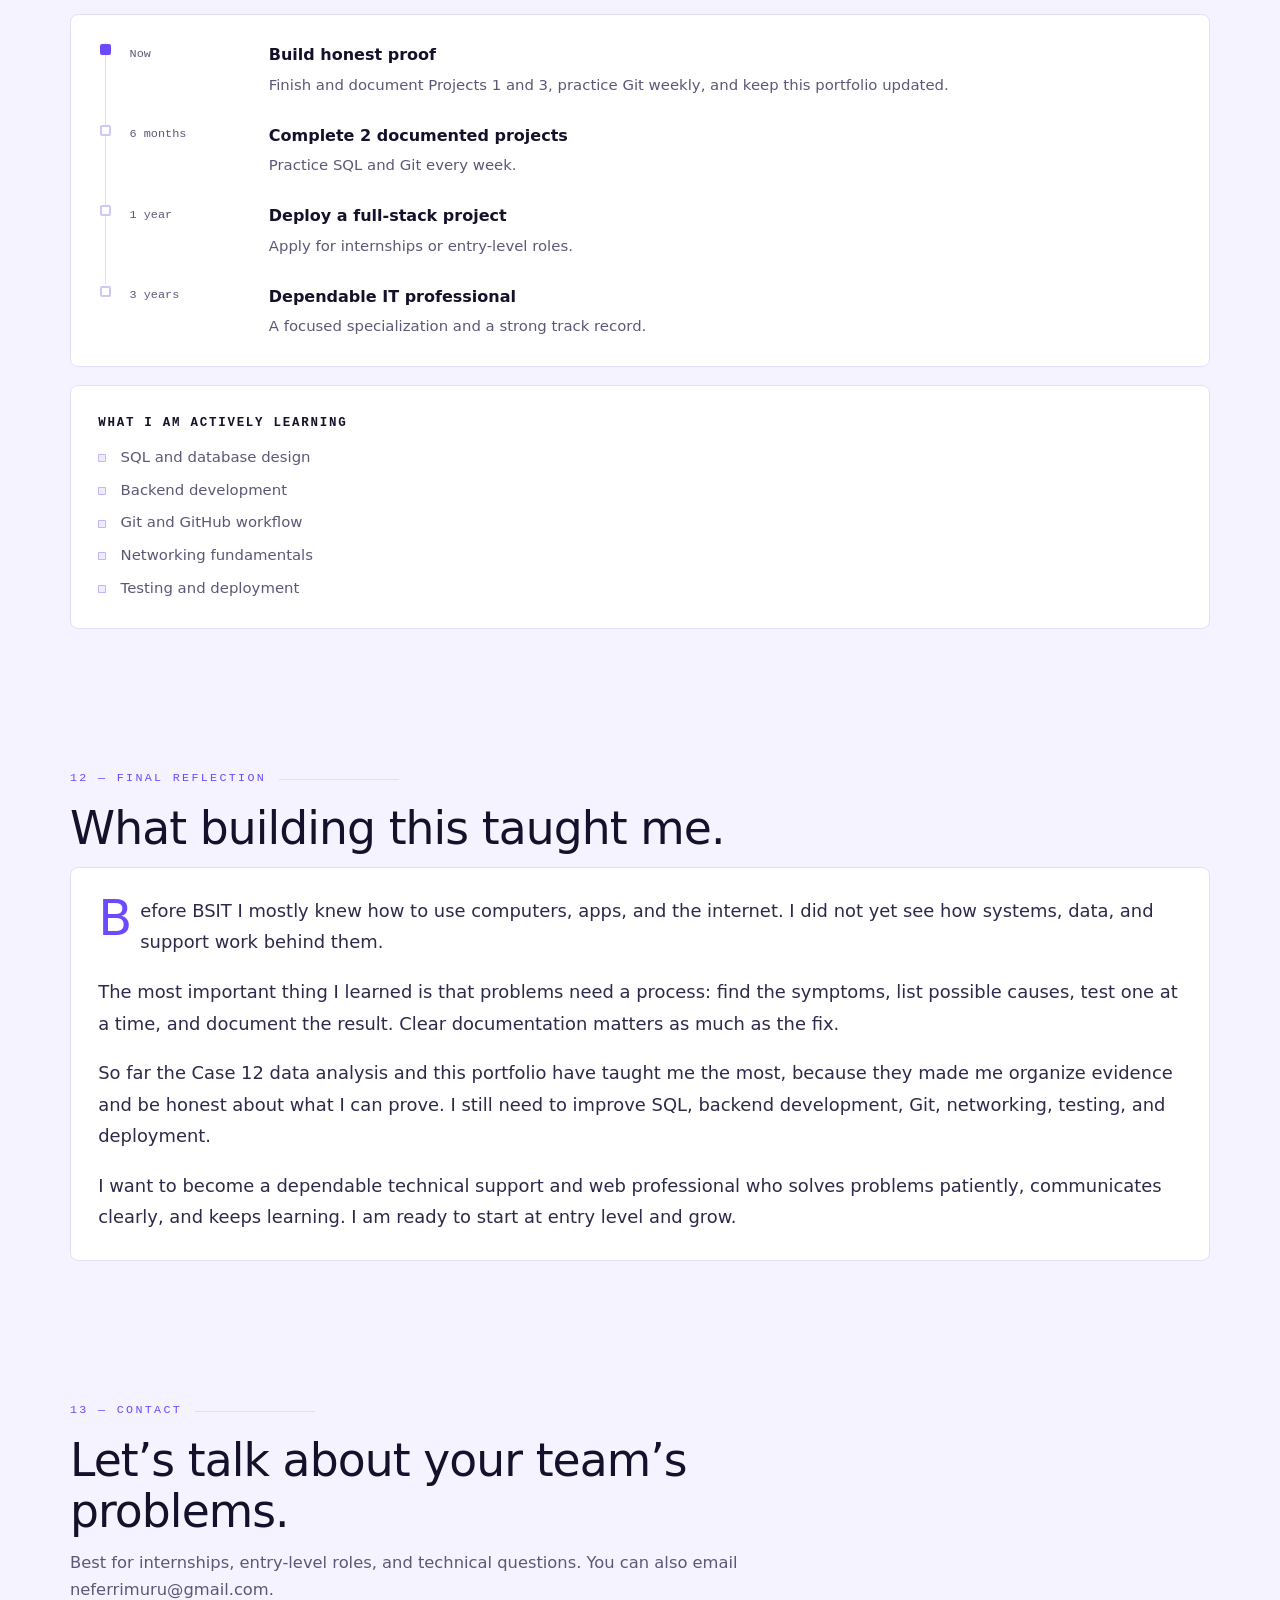
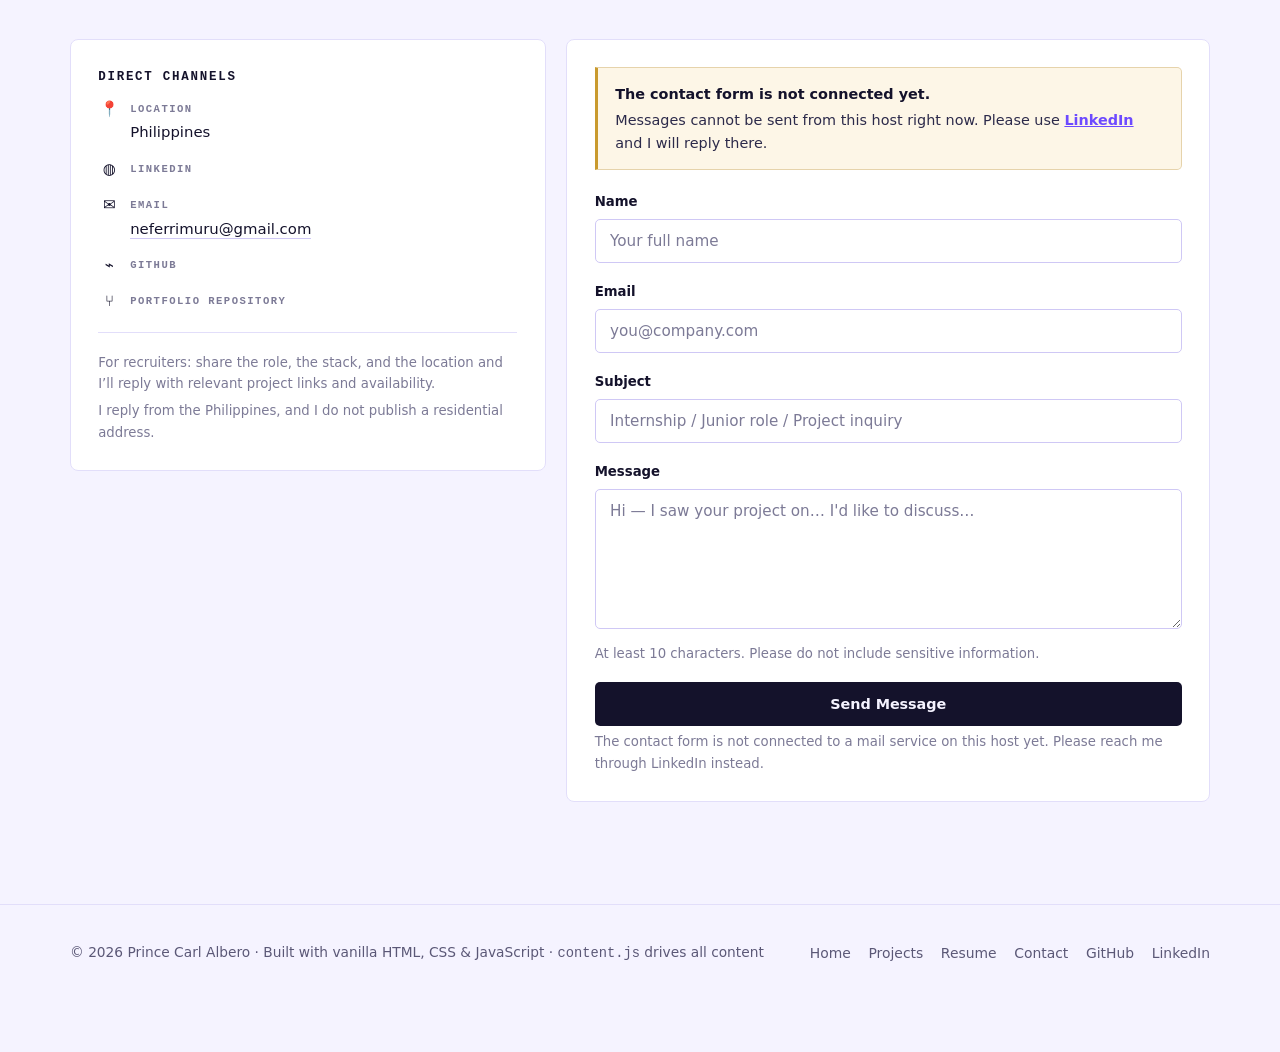
==== commit 0064727b: "Update script and stylesheet paths in index.html" ====
--- a/index.html
+++ b/index.html
@@ -5,9 +5,9 @@
   <meta name="viewport" content="width=device-width,initial-scale=1,viewport-fit=cover">
   <title>Prince Carl Albero Portfolio</title>
   <link href="https://fonts.googleapis.com/css2?family=DM+Mono:wght@400;500&family=Manrope:wght@400;500;700;800&display=swap" rel="stylesheet">
-  <link rel="stylesheet" href="css/styles.css">
+  <link rel="stylesheet" href="styles.css">
   <!-- Sets data-theme before first paint to avoid a flash; must stay in <head> -->
-  <script src="js/theme-init.js"></script>
+  <script src="theme-init.js"></script>
 </head>
 <body>
   <a class="skip-link" href="#main">Skip to content</a>
@@ -17,7 +17,7 @@
   <noscript>
     <div class="noscript-note">
       This portfolio uses a small amount of JavaScript to render its content from
-      <span class="mono">js/content.js</span>. Please enable JavaScript to view the sections below.
+      <span class="mono">content.js</span>. Please enable JavaScript to view the sections below.
     </div>
   </noscript>
 
@@ -107,7 +107,7 @@
 
         <figure class="portrait">
           <div class="portrait-frame">
-            <!-- Profile avatar. `personal.photo` in js/content.js supplies the file.
+            <!-- Profile avatar. `personal.photo` in content.js supplies the file.
                  If the image is missing or fails to load, the initials stay visible,
                  so the panel is never empty or broken. -->
             <div class="portrait-photo" id="heroAvatar">
@@ -420,7 +420,7 @@
       <span>
         &copy; <span id="year">2026</span> Prince Carl Albero &middot;
         Built with vanilla HTML, CSS &amp; JavaScript &middot;
-        <span class="mono">js/content.js</span> drives all content
+        <span class="mono">content.js</span> drives all content
       </span>
       <nav aria-label="Footer">
         <a href="#home">Home</a>
@@ -435,10 +435,10 @@
 
   
 
-  <script src="js/content.js"></script>
-  <script src="js/main.js"></script>
-  <script src="js/workbook-data.js"></script>
-  <script src="js/workbook-viewer.js"></script>
-  <script src="js/preview-download.js"></script>
+  <script src="content.js"></script>
+  <script src="main.js"></script>
+  <script src="workbook-data.js"></script>
+  <script src="workbook-viewer.js"></script>
+  <script src="preview-download.js"></script>
 </body>
 </html>
--- a/styles.css
+++ b/styles.css
@@ -0,0 +1,855 @@
+/* ---- Base reset ---- */
+:root{color-scheme:light;box-sizing:border-box;padding-top:env(safe-area-inset-top,0px);padding-bottom:env(safe-area-inset-bottom,0px)}html{scroll-padding-top:env(safe-area-inset-top,0px)}body{margin:0;padding:0;font:14px -apple-system,BlinkMacSystemFont,sans-serif;background:#fff;color:#000}img{max-width:100%}[hidden]:not([hidden=until-found i]){display:none!important}
+
+/* ============================================================
+   PORTFOLIO DESIGN SYSTEM
+   ------------------------------------------------------------
+   Direction: light editorial / technical-journal
+   Warm paper ground, near-black warm ink, single burnt-orange
+   accent, serif display headings, hairline rules, tight radii.
+
+   Stack: vanilla HTML/CSS/JS. No dependencies, no build step.
+   ============================================================ */
+:root{
+  /* ---- ground & ink ---- */
+  --paper:#faf7f2;
+  --surface:#ffffff;
+  --surface-2:#f4f0e8;
+  --surface-3:#ebe5d9;
+  --ink:#15130f;
+  --ink-2:#3b3730;
+  --muted:#6b655a;
+  --muted-2:#8f8879;
+  --rule:#e4ded2;
+  --rule-strong:#cec5b4;
+
+  /* ---- accent: burnt orange ---- */
+  --accent:#c2410c;
+  --accent-2:#ea580c;
+  --accent-soft:rgba(194,65,12,.08);
+  --accent-line:rgba(194,65,12,.3);
+
+  /* ---- supporting status tones ---- */
+  --olive:#4d6b2f;
+  --olive-soft:rgba(77,107,47,.1);
+  --danger:#b3261e;
+  --danger-soft:rgba(179,38,30,.09);
+  --success:#2f6b4f;
+  --success-soft:rgba(47,107,47,.1);
+  --amber-note-bg:#fdf6e7;
+  --amber-note-rule:#e6d3ab;
+--note-accent:#c99a2e;
+    --input-bg:#ffffff;
+  --mock-bg:#ffffff;
+  --mock-line-a:#e7e1d5;
+  --mock-line-b:#f2ede4;
+  --portrait-a:#f7f3ec;
+  --portrait-b:#efe9dd;
+  --portrait-line:rgba(21,19,15,.028);
+  --badge-fg:#ffffff;
+  --tint-warm:rgba(194,65,12,.05);
+  --tint-white:rgba(255,255,255,.5);
+  --selection:rgba(194,65,12,.18);
+  --header-bg:rgba(250,247,242,.86);
+  --row-hover:rgba(194,65,12,.025);
+  --ink-hover:#000000;
+  --dot-r:#d9a6a0;
+  --dot-y:#dfc79b;
+  --dot-g:#a9c3a0;
+  color-scheme:light;
+
+  --radius:8px;
+  --radius-sm:5px;
+  --radius-lg:12px;
+  --shadow:0 18px 40px -28px rgba(21,19,15,.45);
+  --shadow-sm:0 6px 18px -12px rgba(21,19,15,.35);
+
+  --font-serif:"Newsreader",Georgia,"Times New Roman",serif;
+  --font-sans:"Instrument Sans",system-ui,-apple-system,"Segoe UI",Roboto,Arial,sans-serif;
+  --font-mono:"JetBrains Mono",ui-monospace,SFMono-Regular,Menlo,Consolas,monospace;
+  --max:1140px;
+  --header-h:66px;
+}
+
+/* ============================================================
+   DARK THEME - warm charcoal, not navy. Same accent identity.
+   ============================================================ */
+:root[data-theme="dark"]{
+  --paper:#141210;
+  --surface:#1d1a16;
+  --surface-2:#25221c;
+  --surface-3:#2e2a23;
+  --ink:#f3eee4;
+  --ink-2:#ddd6c9;
+  --muted:#a49b8b;
+  --muted-2:#847b6c;
+  --rule:#302c25;
+  --rule-strong:#484236;
+
+  --accent:#f97316;
+  --accent-2:#fb923c;
+  --accent-soft:rgba(249,115,22,.13);
+  --accent-line:rgba(249,115,22,.4);
+
+  --olive:#a3c184;
+  --olive-soft:rgba(163,193,132,.12);
+  --danger:#f08a80;
+  --danger-soft:rgba(240,138,128,.12);
+  --success:#7fc99f;
+  --success-soft:rgba(127,201,159,.12);
+  --amber-note-bg:#241f16;
+  --amber-note-rule:#4d4227;
+  --note-accent:#c9a24e;
+
+  --input-bg:#17150f;
+  --mock-bg:#1a1814;
+  --mock-line-a:#2b2720;
+  --mock-line-b:#353028;
+  --portrait-a:#1b1815;
+  --portrait-b:#141210;
+  --portrait-line:rgba(243,238,228,.03);
+  --badge-fg:#1a1207;
+  --tint-warm:rgba(249,115,22,.06);
+  --tint-white:rgba(255,255,255,.02);
+  --selection:rgba(249,115,22,.28);
+  --header-bg:rgba(20,18,16,.86);
+  --row-hover:rgba(249,115,22,.05);
+  --ink-hover:#ffffff;
+  --dot-r:#8c5b56;
+  --dot-y:#8c7850;
+  --dot-g:#5f7d58;
+
+  --shadow:0 18px 44px -26px rgba(0,0,0,.75);
+  --shadow-sm:0 6px 20px -12px rgba(0,0,0,.7);
+
+  color-scheme:dark;
+}
+
+*,*::before,*::after{box-sizing:border-box}
+html{scroll-behavior:smooth;-webkit-text-size-adjust:100%}
+@media (prefers-reduced-motion:reduce){
+  html{scroll-behavior:auto}
+  *,*::before,*::after{animation-duration:.001ms!important;transition-duration:.001ms!important}
+}
+body{
+  margin:0;
+  background:var(--paper);
+  color:var(--ink);
+  font-family:var(--font-sans);
+  font-size:16.5px;
+  line-height:1.65;
+  -webkit-font-smoothing:antialiased;
+  -moz-osx-font-smoothing:grayscale;
+  overflow-x:hidden;
+}
+/* very faint warm tint so the page is not a flat sheet */
+.bg-paper{
+  position:fixed;inset:0;z-index:-1;pointer-events:none;
+  background:
+    radial-gradient(ellipse 70% 45% at 50% 0%,var(--tint-warm),transparent 70%),
+    linear-gradient(180deg,var(--tint-white),transparent 40%);
+}
+::selection{background:var(--selection)}
+a{color:var(--ink)}
+img{max-width:100%;display:block}
+/* the `hidden` attribute must win over component display rules */
+[hidden]{display:none!important}
+:focus-visible{outline:2px solid var(--accent);outline-offset:3px;border-radius:3px}
+.container{width:min(var(--max),calc(100% - 44px));margin:0 auto}
+.mono{font-family:var(--font-mono)}
+.sr-only{position:absolute;width:1px;height:1px;padding:0;margin:-1px;overflow:hidden;clip:rect(0 0 0 0);white-space:nowrap;border:0}
+.skip-link{
+  position:fixed;left:16px;top:-70px;z-index:200;background:var(--ink);color:var(--paper);
+  padding:.7rem 1.1rem;border-radius:var(--radius-sm);text-decoration:none;font-weight:600;
+  font-size:.9rem;transition:top .2s;
+}
+.skip-link:focus{top:12px}
+.noscript-note{
+  background:var(--amber-note-bg);border:1px solid var(--amber-note-rule);color:var(--ink);
+  padding:.9rem 1.15rem;margin:1rem;border-radius:var(--radius-sm);font-size:.9rem;
+}
+.hp{display:none!important}
+.rule{border:0;border-top:1px solid var(--rule);margin:1.2rem 0}
+
+/* ============================================================
+   HEADER
+   ============================================================ */
+.site-header{
+  position:sticky;top:0;z-index:100;height:var(--header-h);
+  background:var(--header-bg);
+  backdrop-filter:blur(12px);-webkit-backdrop-filter:blur(12px);
+  border-bottom:1px solid var(--rule);
+}
+.nav{display:flex;align-items:center;justify-content:space-between;height:var(--header-h);gap:1rem}
+.brand{display:flex;align-items:center;gap:.7rem;text-decoration:none;color:var(--ink);min-width:0}
+.brand-mark{
+  width:34px;height:34px;flex:none;display:grid;place-items:center;
+  font-family:var(--font-mono);font-size:.72rem;font-weight:600;letter-spacing:.02em;
+  color:var(--paper);background:var(--ink);border-radius:var(--radius-sm);
+}
+.brand small{
+  display:block;font-family:var(--font-mono);font-size:.63rem;font-weight:500;
+  color:var(--muted-2);letter-spacing:.18em;text-transform:uppercase;line-height:1;
+}
+.brand strong{display:block;font-size:.95rem;line-height:1.25;font-weight:600;letter-spacing:-.01em}
+.nav-links{display:flex;align-items:center;gap:.1rem;list-style:none;margin:0;padding:0}
+.nav-links a{
+  position:relative;text-decoration:none;font-size:.88rem;font-weight:500;color:var(--muted);
+  padding:.5rem .68rem;border-radius:var(--radius-sm);transition:color .16s;
+}
+.nav-links a:hover{color:var(--ink)}
+.nav-links a.active{color:var(--ink);font-weight:600}
+.nav-links a.active::after{
+  content:"";position:absolute;left:.68rem;right:.68rem;bottom:.18rem;height:2px;background:var(--accent);
+}
+.nav-cta{display:flex;align-items:center;gap:.55rem}
+
+/* ---- buttons ---- */
+.btn{
+  display:inline-flex;align-items:center;justify-content:center;gap:.5rem;
+  font-family:var(--font-sans);font-weight:600;font-size:.9rem;letter-spacing:-.005em;
+  text-decoration:none;cursor:pointer;padding:.72rem 1.2rem;
+  border-radius:var(--radius-sm);border:1px solid transparent;
+  transition:background .16s,color .16s,border-color .16s,transform .16s;
+  min-height:44px;
+}
+.btn:active{transform:translateY(1px)}
+.btn-primary{background:var(--ink);color:var(--paper)}
+.btn-primary:hover{background:var(--ink-hover)}
+.btn-accent{background:var(--accent);color:var(--badge-fg)}
+.btn-accent:hover{background:var(--accent-2)}
+.btn-ghost{background:transparent;border-color:var(--rule-strong);color:var(--ink)}
+.btn-ghost:hover{border-color:var(--ink);background:rgba(21,19,15,.04)}
+.btn-sm{padding:.5rem .85rem;min-height:38px;font-size:.82rem}
+.menu-btn{
+  display:none;background:transparent;border:1px solid var(--rule-strong);color:var(--ink);
+  width:44px;height:44px;border-radius:var(--radius-sm);font-size:1.15rem;cursor:pointer;
+}
+.menu-btn:hover{border-color:var(--ink)}
+
+/* ---- theme toggle ---- */
+.theme-toggle{
+  display:inline-flex;align-items:center;justify-content:center;flex:none;
+  width:38px;height:38px;padding:0;cursor:pointer;
+  background:transparent;border:1px solid var(--rule-strong);color:var(--ink);
+  border-radius:var(--radius-sm);transition:border-color .16s,background .16s,color .16s;
+  line-height:1;
+}
+.theme-toggle:hover{border-color:var(--ink);background:var(--surface-2)}
+.theme-toggle .icon-sun{display:none}
+:root[data-theme="dark"] .theme-toggle .icon-sun{display:block}
+:root[data-theme="dark"] .theme-toggle .icon-moon{display:none}
+
+/* ---- mobile menu ---- */
+.mobile-menu{display:none;border-top:1px solid var(--rule);background:var(--paper);padding:.5rem 22px 1rem}
+.mobile-menu.open{display:block}
+.mobile-menu a{
+  display:block;padding:.75rem .5rem;text-decoration:none;color:var(--muted);
+  border-bottom:1px solid var(--rule);font-size:.93rem;font-weight:500;
+}
+.mobile-menu a:last-child{border-bottom:0}
+.mobile-menu a:hover,.mobile-menu a.active{color:var(--ink)}
+
+/* ============================================================
+   HERO
+   ============================================================ */
+.hero{padding:4.2rem 0 3rem;position:relative}
+.hero-grid{display:grid;grid-template-columns:1.08fr .92fr;gap:4rem;align-items:center}
+.hero-copy{min-width:0}
+.eyebrow{
+  display:inline-flex;align-items:center;gap:.6rem;
+  font-family:var(--font-mono);font-size:.74rem;font-weight:500;
+  color:var(--accent);letter-spacing:.1em;text-transform:uppercase;margin-bottom:1.5rem;
+}
+.eyebrow .pulse{width:7px;height:7px;border-radius:1px;background:var(--accent);flex:none}
+.hero h1{
+  font-family:var(--font-serif);font-weight:500;
+  font-size:clamp(2.5rem,6.2vw,4.3rem);line-height:1.02;letter-spacing:-.025em;
+  margin:0 0 .9rem;color:var(--ink);
+}
+.hero h1 .grad{color:var(--accent);font-style:italic}
+.hero-role{
+  font-family:var(--font-mono);font-size:.86rem;color:var(--muted);
+  letter-spacing:.02em;margin:0 0 1.2rem;
+}
+.hero-lede{color:var(--ink-2);font-size:1.08rem;max-width:33rem;margin:0 0 2rem;line-height:1.7}
+.hero-actions{display:flex;gap:.7rem;flex-wrap:wrap;margin-bottom:2rem}
+.hero-meta{
+  display:flex;gap:1.3rem;flex-wrap:wrap;
+  font-family:var(--font-mono);font-size:.79rem;color:var(--muted);
+  padding-top:1.4rem;border-top:1px solid var(--rule);
+}
+.hero-meta a{color:var(--muted);text-decoration:none;border-bottom:1px solid var(--rule-strong);padding-bottom:1px}
+.hero-meta a:hover{color:var(--accent);border-bottom-color:var(--accent)}
+
+/* ---- hero side panel (avatar + typographic status) ---- */
+.portrait{margin:0 0 0 auto;display:flex;flex-direction:column;gap:1.1rem;max-width:396px;align-items:flex-start}
+.portrait-frame{
+  width:168px;height:168px;flex:none;border-radius:50%;padding:5px;
+  background:var(--surface);border:1px solid var(--rule);box-shadow:var(--shadow);
+}
+.portrait-photo{
+  position:relative;width:100%;height:100%;border-radius:50%;overflow:hidden;
+  background:linear-gradient(180deg,var(--portrait-a),var(--portrait-b));
+}
+.portrait-img{width:100%;height:100%;object-fit:cover;object-position:50% 15%;display:block}
+.portrait-initials{
+  position:absolute;inset:0;display:flex;align-items:center;justify-content:center;
+  font-family:var(--font-serif);font-size:2.4rem;line-height:1;color:var(--muted);
+}
+.portrait-photo.is-loaded .portrait-initials{display:none}
+.portrait-caption{display:flex;flex-direction:column;gap:.2rem}
+.portrait-caption strong{font-family:var(--font-serif);font-weight:500;font-size:1.06rem;color:var(--ink)}
+.portrait-caption span{font-family:var(--font-mono);font-size:.74rem;color:var(--muted)}
+.now-card{
+  background:var(--surface);border:1px solid var(--rule);border-radius:var(--radius);
+  padding:1.4rem 1.5rem;
+}
+.now-label{
+  display:block;font-family:var(--font-mono);font-size:.66rem;font-weight:600;
+  letter-spacing:.16em;text-transform:uppercase;color:var(--accent);margin-bottom:.9rem;
+}
+.now-line{
+  position:relative;margin:0 0 .7rem;padding-left:1.1rem;
+  font-size:.95rem;line-height:1.6;color:var(--ink-2);
+}
+.now-line:last-child{margin-bottom:0}
+.now-line::before{
+  content:"";position:absolute;left:0;top:.62em;width:6px;height:6px;border-radius:1px;
+  background:var(--accent);opacity:.75;
+}
+.portrait-tags{display:flex;flex-wrap:wrap;gap:.4rem}
+
+/* ============================================================
+   SECTIONS
+   ============================================================ */
+section.block{padding:4.4rem 0;scroll-margin-top:calc(var(--header-h) + 14px)}
+.kicker{
+  display:flex;align-items:center;gap:.8rem;
+  font-family:var(--font-mono);font-size:.73rem;font-weight:500;letter-spacing:.2em;
+  text-transform:uppercase;color:var(--accent);margin:0 0 .9rem;
+}
+.kicker::after{content:"";flex:1;height:1px;background:var(--rule);max-width:120px}
+.h2{
+  font-family:var(--font-serif);font-weight:500;
+  font-size:clamp(1.85rem,3.8vw,2.85rem);line-height:1.12;letter-spacing:-.02em;
+  margin:0 0 .8rem;color:var(--ink);max-width:24ch;
+}
+.h3{font-family:var(--font-serif);font-weight:500;font-size:clamp(1.2rem,2.4vw,1.5rem);letter-spacing:-.01em;margin:0 0 .6rem}
+.sub{color:var(--muted);max-width:48rem;margin:0 0 2.2rem;font-size:1.02rem}
+.card{
+  background:var(--surface);
+  border:1px solid var(--rule);
+  border-radius:var(--radius);
+  padding:1.7rem;
+  transition:border-color .18s,box-shadow .18s;
+}
+.card:hover{border-color:var(--rule-strong);box-shadow:var(--shadow-sm)}
+.card-title{
+  margin:0 0 .8rem;font-size:.78rem;font-weight:700;letter-spacing:.14em;
+  text-transform:uppercase;color:var(--ink);font-family:var(--font-mono);
+}
+.grid-2{display:grid;grid-template-columns:1fr 1fr;gap:1.3rem}
+.grid-3{display:grid;grid-template-columns:repeat(3,1fr);gap:1.3rem}
+.grid-4{display:grid;grid-template-columns:repeat(4,1fr);gap:1.1rem}
+.grid-2-tight{gap:1rem}
+.tag-row{display:flex;flex-wrap:wrap;gap:.35rem;margin:.3rem 0}
+.btn-row{display:flex;gap:.6rem;flex-wrap:wrap;margin-top:1.2rem}
+.body-text{color:var(--muted);font-size:.95rem;line-height:1.7;margin:.4rem 0 0}
+.prose p{color:var(--ink-2);font-size:.97rem;line-height:1.75;margin:0 0 1rem}
+.prose p:last-child{margin-bottom:0}
+.mini-head{
+  margin:0 0 .6rem;font-family:var(--font-mono);font-size:.68rem;
+  text-transform:uppercase;letter-spacing:.16em;color:var(--muted-2);font-weight:600;
+}
+.link-text{font-family:var(--font-mono);font-size:.8rem;color:var(--accent);margin:.7rem 0 .2rem;word-break:break-all}
+
+/* ---- tags & levels ---- */
+.tag{
+  display:inline-flex;align-items:center;font-family:var(--font-mono);font-size:.71rem;
+  padding:.3rem .6rem;border-radius:var(--radius-sm);
+  background:transparent;border:1px solid var(--rule);color:var(--muted);
+}
+.tag.teal{border-color:var(--accent-line);color:var(--accent);background:var(--accent-soft)}
+.tag.grey{border-color:var(--rule);color:var(--muted-2)}
+.level{
+  font-family:var(--font-mono);font-size:.65rem;font-weight:600;letter-spacing:.12em;
+  text-transform:uppercase;padding:.26rem .55rem;border-radius:3px;border:1px solid;
+  white-space:nowrap;
+}
+.level.beginner{color:var(--muted);border-color:var(--rule-strong);background:var(--surface-2)}
+.level.familiar{color:var(--accent);border-color:var(--accent-line);background:var(--accent-soft)}
+.level.intermediate{color:var(--olive);border-color:rgba(77,107,47,.35);background:var(--olive-soft)}
+.level.advanced{color:var(--paper);background:var(--ink);border-color:var(--ink)}
+
+/* ---- skills ---- */
+.skill-head{display:flex;align-items:center;justify-content:space-between;gap:.6rem;margin-bottom:.9rem}
+.icon{
+  width:34px;height:34px;border-radius:var(--radius-sm);display:grid;place-items:center;
+  font-size:.95rem;background:var(--accent-soft);border:1px solid var(--accent-line);color:var(--accent);
+}
+.skill-list{list-style:none;margin:.9rem 0 0;padding:0;display:flex;flex-wrap:wrap;gap:.35rem}
+.skill-list li{
+  font-size:.85rem;background:var(--surface-2);border:1px solid var(--rule);
+  padding:.38rem .65rem;border-radius:var(--radius-sm);color:var(--ink-2);
+}
+
+/* ---- checklists & timeline ---- */
+.tick-list{list-style:none;margin:0;padding:0;display:grid;gap:.55rem}
+.tick-list li{position:relative;padding-left:1.4rem;color:var(--muted);font-size:.93rem;line-height:1.6}
+.tick-list li::before{
+  content:"";position:absolute;left:0;top:.55em;width:8px;height:8px;border-radius:1px;
+  background:var(--accent-soft);border:1px solid var(--accent-line);
+}
+.timeline{position:relative;margin:0;padding:0;list-style:none}
+.timeline::before{content:"";position:absolute;left:5px;top:10px;bottom:10px;width:1px;background:var(--rule)}
+.timeline li{position:relative;padding:0 0 1.4rem 2rem}
+.timeline li:last-child{padding-bottom:0}
+.timeline li::before{
+  content:"";position:absolute;left:0;top:7px;width:11px;height:11px;border-radius:2px;
+  background:var(--surface);border:2px solid var(--accent);
+}
+.tl-school{color:var(--ink);font-size:.95rem}
+.tl-meta{color:var(--accent);font-family:var(--font-mono);font-size:.78rem}
+.tl-detail{display:inline-block;margin-top:.3rem;color:var(--muted);font-size:.92rem;line-height:1.65}
+
+/* ============================================================
+   PROJECTS
+   ============================================================ */
+.project-featured{overflow:hidden;padding:0}
+.pf-grid{display:grid;grid-template-columns:1fr 1fr}
+.pf-media{
+  padding:2rem;display:flex;flex-direction:column;justify-content:center;gap:1rem;
+  background:linear-gradient(180deg,var(--portrait-a),var(--portrait-b));
+  border-right:1px solid var(--rule);
+}
+.pf-body{padding:2rem}
+.pf-body h3{
+  font-family:var(--font-serif);font-weight:500;font-size:1.75rem;letter-spacing:-.015em;
+  margin:.9rem 0 .8rem;
+}
+.pf-body p{color:var(--muted);font-size:.96rem}
+.pf-shot{width:100%;height:auto;border-radius:var(--radius-sm);border:1px solid var(--rule-strong)}
+.pf-media.has-shot .mock{display:none}
+.media-note{display:block;font-family:var(--font-mono);font-size:.71rem;color:var(--muted-2);line-height:1.5}
+
+/* ============================================================
+   VIDEO (mock interview)
+   ============================================================ */
+.video-card{display:flex;flex-direction:column;gap:.9rem}
+.video-wrap{
+  position:relative;border-radius:var(--radius-sm);overflow:hidden;
+  background:var(--surface-2);border:1px solid var(--rule-strong);
+  box-shadow:var(--shadow-sm);
+}
+.video{display:block;width:100%;height:auto;max-height:480px;background:var(--surface-2)}
+.video-wrap video::-webkit-media-controls-panel{background:linear-gradient(180deg,transparent,rgba(0,0,0,.35))}
+/* ============================================================
+   CERTIFICATIONS
+   ============================================================ */
+.cert-card{display:flex;flex-direction:column;overflow:hidden;padding:0}
+.cert-media{
+  padding:1.4rem 1.4rem .4rem;display:flex;justify-content:center;flex-direction:column;gap:.9rem;
+  background:linear-gradient(180deg,var(--portrait-a),var(--portrait-b));
+  border-bottom:1px solid var(--rule);
+}
+.cert-shot{width:100%;height:auto;border-radius:var(--radius-sm);border:1px solid var(--rule-strong);box-shadow:var(--shadow-sm)}
+.cert-media.has-shot .mock,.cert-media.has-shot .media-note{display:none}
+.cert-body{padding:1.3rem 1.4rem 1.5rem;display:flex;flex-direction:column;gap:.75rem;flex:1}
+.cert-body h3{
+  font-family:var(--font-serif);font-weight:500;font-size:1.14rem;line-height:1.3;letter-spacing:-.01em;margin:0;
+}
+.cert-body dl{margin:0;display:grid;gap:.5rem}
+.cert-body dt{
+  font-family:var(--font-mono);font-size:.68rem;text-transform:uppercase;letter-spacing:.12em;
+  color:var(--accent);font-weight:600;
+}
+.cert-body dd{margin:0;color:var(--muted);font-size:.9rem;line-height:1.55}
+.cert-note{margin-top:auto;padding-top:.9rem;font-size:.82rem;color:var(--muted-2);line-height:1.55}
+
+/* neutral wireframe placeholder */
+.mock{border:1px solid var(--rule-strong);border-radius:var(--radius-sm);overflow:hidden;background:var(--mock-bg)}
+.mock-bar{display:flex;gap:.35rem;padding:.55rem .7rem;border-bottom:1px solid var(--rule);background:var(--surface-2)}
+.dot{width:9px;height:9px;border-radius:50%;background:var(--rule-strong)}
+.dot.r{background:var(--dot-r)}.dot.y{background:var(--dot-y)}.dot.g{background:var(--dot-g)}
+.mock-body{padding:1rem;display:grid;gap:.55rem}
+.mock-line{height:10px;border-radius:2px;background:linear-gradient(90deg,var(--mock-line-a),var(--mock-line-b))}
+.mock-line.short{width:55%}.mock-line.mid{width:78%}
+.mock-row{display:flex;gap:.5rem}
+.mock-btn{height:28px;flex:1;border-radius:var(--radius-sm);background:var(--accent-soft);border:1px solid var(--accent-line)}
+.mock-btn.alt{background:var(--olive-soft);border-color:rgba(77,107,47,.3)}
+
+/* case study */
+details.case{margin-top:1.3rem;border:1px solid var(--rule);border-radius:var(--radius-sm);background:var(--surface-2)}
+details.case summary{
+  cursor:pointer;padding:.8rem 1rem;font-size:.88rem;font-weight:600;list-style:none;
+  display:flex;justify-content:space-between;align-items:center;gap:.6rem;
+}
+details.case summary::-webkit-details-marker{display:none}
+details.case summary::after{content:"+";color:var(--accent);font-family:var(--font-mono);font-weight:600}
+details.case[open] summary::after{content:"\2013"}
+details.case[open] summary{border-bottom:1px solid var(--rule)}
+.case-body{padding:1.1rem 1.1rem 1.2rem;font-size:.91rem;color:var(--muted)}
+.case-body .case-h{
+  margin:1.2rem 0 .5rem;font-family:var(--font-mono);font-weight:600;
+  font-size:.71rem;text-transform:uppercase;letter-spacing:.14em;color:var(--ink);
+}
+.case-body .case-h:first-child{margin-top:0}
+.case-body ul,.case-body ol{margin:.2rem 0;padding-left:1.25rem;display:grid;gap:.4rem}
+.case-body li{line-height:1.65}
+.case-body li::marker{color:var(--accent)}
+.case-body dl{margin:0;display:grid;gap:.5rem}
+.case-body dt{
+  font-family:var(--font-mono);font-weight:600;font-size:.71rem;
+  text-transform:uppercase;letter-spacing:.13em;color:var(--ink);
+}
+.case-body dd{margin:0}
+.case-item{
+  background:var(--surface);border:1px solid var(--rule);border-left:2px solid var(--accent);
+  border-radius:0 var(--radius-sm) var(--radius-sm) 0;padding:.8rem 1rem;margin:.55rem 0;
+  font-size:.9rem;line-height:1.65;
+}
+/* verified results strip inside a case study */
+.stat-grid{
+  display:grid;grid-template-columns:repeat(auto-fit,minmax(170px,1fr));gap:.6rem;margin:.2rem 0 0;
+}
+.stat-grid > div{
+  background:var(--surface);border:1px solid var(--rule);border-radius:var(--radius-sm);
+  padding:.65rem .8rem;
+}
+.stat-grid dt{
+  font-family:var(--font-mono);font-size:.64rem;text-transform:uppercase;letter-spacing:.12em;
+  color:var(--muted-2);margin:0 0 .25rem;
+}
+.stat-grid dd{
+  margin:0;font-size:.98rem;font-weight:600;color:var(--ink);letter-spacing:-.01em;
+  font-variant-numeric:tabular-nums;
+}
+
+/* ============================================================
+   ACCORDION (problem-solving cases)
+   ============================================================ */
+.acc{border:1px solid var(--rule);border-radius:var(--radius);overflow:hidden;background:var(--surface)}
+.acc-item + .acc-item{border-top:1px solid var(--rule)}
+.acc-btn{
+  width:100%;text-align:left;background:transparent;border:0;color:var(--ink);
+  padding:1.1rem 1.3rem;cursor:pointer;display:flex;gap:.9rem;align-items:flex-start;
+  font-family:var(--font-sans);font-size:.98rem;font-weight:600;line-height:1.45;
+}
+.acc-btn:hover{background:var(--surface-2)}
+.acc-num{
+  font-family:var(--font-mono);font-size:.72rem;font-weight:600;color:var(--accent);
+  border:1px solid var(--accent-line);background:var(--accent-soft);
+  padding:.22rem .5rem;border-radius:3px;flex:none;margin-top:.1rem;
+}
+.acc-title{min-width:0}
+.acc-panel{display:none;padding:0 1.3rem 1.3rem;color:var(--muted);font-size:.93rem}
+.acc-item.open .acc-panel{display:block}
+.case-fields{display:grid;gap:.6rem}
+.case-fields p{margin:0;line-height:1.7}
+.case-lesson{
+  border-left:2px solid var(--accent);background:var(--accent-soft);
+  padding:.65rem .9rem;border-radius:0 var(--radius-sm) var(--radius-sm) 0;color:var(--ink-2);
+}
+
+/* ============================================================
+   SECURITY / AI / PRESENCE
+   ============================================================ */
+.impl-item{
+  background:var(--surface-2);border:1px solid var(--rule);
+  border-radius:var(--radius-sm);padding:1rem 1.1rem;
+}
+.impl-item strong{display:block;font-size:.92rem;margin-bottom:.3rem}
+.impl-item p{margin:0;color:var(--muted);font-size:.9rem;line-height:1.65}
+.ai-step{
+  width:34px;height:34px;border-radius:var(--radius-sm);display:grid;place-items:center;
+  margin-bottom:.9rem;font-family:var(--font-mono);font-size:.68rem;font-weight:600;
+  letter-spacing:.04em;color:var(--accent);background:var(--accent-soft);border:1px solid var(--accent-line);
+}
+.pull{
+  font-family:var(--font-serif);font-style:italic;font-size:1.25rem;line-height:1.5;
+  border-left:2px solid var(--accent);padding:.4rem 0 .4rem 1.2rem;margin:0;color:var(--ink);
+}
+.presence-grid{display:grid;grid-template-columns:1fr 1fr;gap:1.3rem}
+
+/* ---- table ---- */
+.table-wrap{overflow-x:auto;border:1px solid var(--rule);border-radius:var(--radius);background:var(--surface)}
+table{width:100%;border-collapse:collapse;font-size:.89rem;min-width:680px}
+th,td{text-align:left;padding:.85rem 1rem;border-bottom:1px solid var(--rule);vertical-align:top}
+th{
+  font-family:var(--font-mono);font-size:.68rem;text-transform:uppercase;letter-spacing:.13em;
+  color:var(--muted);background:var(--surface-2);font-weight:600;white-space:nowrap;
+}
+tbody tr:last-child td{border-bottom:0}
+tbody tr:hover{background:var(--row-hover)}
+
+/* ============================================================
+   RESUME / CAREER / REFLECTION
+   ============================================================ */
+.resume-grid{display:grid;grid-template-columns:1.15fr .85fr;gap:1.3rem;align-items:start}
+.resume-viewer{background:#fff;border:1px solid var(--rule-strong);border-radius:var(--radius);overflow:hidden;box-shadow:var(--shadow)}
+.resume-chrome{
+  display:flex;align-items:center;justify-content:space-between;gap:.8rem;
+  padding:.7rem 1rem;background:var(--surface-2);border-bottom:1px solid var(--rule);font-size:.83rem;
+}
+.resume-file{display:flex;align-items:center;gap:.6rem;font-weight:600;min-width:0;overflow:hidden;text-overflow:ellipsis;white-space:nowrap}
+.file-badge{font-family:var(--font-mono);font-size:.65rem;font-weight:600;color:var(--badge-fg);background:var(--accent);padding:.2rem .4rem;border-radius:3px;letter-spacing:.06em}
+.resume-pages{font-family:var(--font-mono);color:var(--muted);font-size:.72rem;flex:none}
+.resume-viewer iframe{width:100%;height:640px;border:0;display:block;background:#fff}
+
+.roadmap{position:relative}
+.road-step{
+  display:grid;grid-template-columns:120px 1fr;gap:1.2rem;
+  padding:0 0 1.6rem 1.5rem;position:relative;margin-left:.4rem;
+  border-left:1px solid var(--rule);
+}
+.road-step:last-child{border-left-color:transparent;padding-bottom:0}
+.road-step::before{
+  content:"";position:absolute;left:-6px;top:2px;width:11px;height:11px;border-radius:2px;
+  background:var(--surface);border:2px solid var(--rule-strong);
+}
+.road-step.now::before{border-color:var(--accent);background:var(--accent)}
+.road-step time{font-family:var(--font-mono);font-size:.74rem;color:var(--muted);padding-top:.15rem}
+.road-step strong{display:block;font-size:1rem;margin-bottom:.15rem}
+.road-step p{color:var(--muted);font-size:.93rem;margin:.25rem 0 0}
+
+.reflection{font-family:var(--font-serif);font-size:1.12rem;line-height:1.75;color:var(--ink-2)}
+.reflection p{margin:0 0 1.15rem}
+.reflection p:last-child{margin-bottom:0}
+.reflection p:first-child::first-letter{
+  font-size:3.1rem;float:left;line-height:.85;padding:.1rem .5rem 0 0;
+  color:var(--accent);font-weight:500;
+}
+.hint{font-size:.83rem;color:var(--muted-2);margin:.35rem 0 0;line-height:1.6}
+.note-line{
+  border-left:2px solid var(--rule-strong);padding-left:.8rem;margin-top:.9rem;
+}
+
+/* ============================================================
+   EDITOR NOTES + RESERVED SLOTS
+   ============================================================ */
+.editor-note{
+  border:1px solid var(--amber-note-rule);background:var(--amber-note-bg);
+  color:var(--ink-2);border-left:3px solid var(--note-accent);
+  border-radius:0 var(--radius-sm) var(--radius-sm) 0;
+  padding:.95rem 1.15rem;margin:0 0 1.6rem;font-size:.88rem;line-height:1.65;
+}
+.editor-note strong{color:var(--ink)}
+.slot-card{border-style:dashed;background:var(--surface-2)}
+.howto{margin:1rem 0 0;padding-left:1.3rem;display:grid;gap:.45rem;color:var(--muted);font-size:.91rem}
+.howto li::marker{color:var(--accent);font-weight:600}
+
+/* ============================================================
+   CONTACT
+   ============================================================ */
+.contact-grid{display:grid;grid-template-columns:.85fr 1.15fr;gap:1.3rem;align-items:start}
+.channel-list{list-style:none;margin:0;padding:0;display:grid;gap:1rem}
+.channel-list li{display:grid;grid-template-columns:1.4rem 1fr;gap:.15rem .6rem;align-items:center}
+.ch-icon{font-size:.95rem;text-align:center;line-height:1}
+.ch-label{
+  grid-column:2;font-family:var(--font-mono);font-size:.66rem;text-transform:uppercase;
+  letter-spacing:.14em;color:var(--muted-2);font-weight:600;
+}
+.ch-value{grid-column:2;font-size:.93rem;color:var(--ink);word-break:break-word}
+.ch-value a{color:var(--ink);text-decoration:none;border-bottom:1px solid var(--rule-strong)}
+.ch-value a:hover{color:var(--accent);border-bottom-color:var(--accent)}
+
+.field{margin-bottom:1.1rem}
+.form-notice{
+  background:var(--amber-note-bg);border:1px solid var(--amber-note-rule);
+  border-left:3px solid var(--note-accent);border-radius:0 var(--radius-sm) var(--radius-sm) 0;
+  padding:.9rem 1.1rem;margin:0 0 1.3rem;font-size:.9rem;line-height:1.6;color:var(--ink-2);
+}
+.form-notice strong{display:block;color:var(--ink);margin-bottom:.2rem}
+.form-notice a{color:var(--accent);font-weight:600}
+label{display:block;font-size:.83rem;font-weight:600;margin-bottom:.4rem;color:var(--ink)}
+input,textarea,select{
+  width:100%;background:var(--input-bg);border:1px solid var(--rule-strong);color:var(--ink);
+  border-radius:var(--radius-sm);padding:.75rem .9rem;font-size:.95rem;font-family:inherit;
+  transition:border-color .16s,box-shadow .16s;
+}
+input::placeholder,textarea::placeholder{color:var(--muted-2)}
+input:focus,textarea:focus{
+  outline:none;border-color:var(--accent);box-shadow:0 0 0 3px var(--accent-soft);
+}
+textarea{min-height:140px;resize:vertical}
+.error{font-size:.8rem;color:var(--danger);margin:.35rem 0 0;display:none}
+.field.invalid .error{display:block}
+.field.invalid input,.field.invalid textarea{border-color:var(--danger)}
+.field.invalid input:focus,.field.invalid textarea:focus{box-shadow:0 0 0 3px var(--danger-soft)}
+.form-status{margin-top:.9rem;font-size:.9rem;padding:.8rem 1rem;border-radius:var(--radius-sm);display:none;border:1px solid}
+.form-status.ok{display:block;background:var(--success-soft);border-color:rgba(47,107,47,.35);color:var(--success)}
+.form-status.err{display:block;background:var(--danger-soft);border-color:rgba(179,38,30,.35);color:var(--danger)}
+.form-status.sending{display:block;background:var(--accent-soft);border-color:var(--accent-line);color:var(--accent)}
+#sendBtn:disabled{opacity:.55;cursor:not-allowed;transform:none}
+
+/* ============================================================
+   FOOTER + UTILITIES
+   ============================================================ */
+footer{border-top:1px solid var(--rule);padding:2.2rem 0 2.6rem;color:var(--muted);font-size:.86rem;margin-top:2rem}
+.foot{display:flex;justify-content:space-between;gap:1rem;flex-wrap:wrap;align-items:center}
+.foot nav{display:flex;gap:1.1rem;flex-wrap:wrap}
+.foot a{text-decoration:none;color:var(--muted);font-size:.87rem}
+.foot a:hover{color:var(--accent)}
+
+.reveal{opacity:0;transform:translateY(14px);transition:opacity .55s ease,transform .55s ease}
+.reveal.visible{opacity:1;transform:none}
+
+#toTop{
+  position:fixed;right:22px;bottom:22px;z-index:90;width:46px;height:46px;
+  border-radius:var(--radius-sm);background:var(--ink);color:var(--paper);
+  font-size:1.1rem;font-weight:600;border:1px solid var(--ink);cursor:pointer;
+  opacity:0;transform:translateY(10px);pointer-events:none;transition:opacity .2s,transform .2s,background .2s;
+}
+#toTop.show{opacity:1;transform:none;pointer-events:auto}
+#toTop:hover{background:var(--accent);border-color:var(--accent);transform:translateY(-2px)}
+
+/* ============================================================
+   TABS AND TABLES (shared with the workbook viewer)
+   ============================================================ */
+.db-head{display:flex;align-items:flex-start;justify-content:space-between;gap:1.2rem;flex-wrap:wrap}
+.db-tabs{
+  display:flex;flex-wrap:wrap;gap:.3rem;margin:1.5rem 0 1.2rem;
+  border-bottom:1px solid var(--rule);padding-bottom:.7rem;
+}
+.db-tab{
+  background:transparent;border:1px solid var(--rule);color:var(--muted);
+  padding:.5rem .85rem;border-radius:var(--radius-sm);cursor:pointer;
+  font-family:var(--font-sans);font-size:.85rem;font-weight:500;min-height:38px;
+  transition:border-color .16s,color .16s,background .16s;
+}
+.db-tab:hover{color:var(--ink);border-color:var(--rule-strong)}
+.db-tab.is-active{background:var(--ink);border-color:var(--ink);color:var(--paper)}
+.db-table-wrap{overflow-x:auto;border:1px solid var(--rule);border-radius:var(--radius-sm);background:var(--surface)}
+.db-table{width:100%;border-collapse:collapse;font-size:.87rem;min-width:520px}
+.db-table th,.db-table td{
+  text-align:left;padding:.7rem .85rem;border-bottom:1px solid var(--rule);vertical-align:top;white-space:nowrap;
+}
+.db-table td{color:var(--ink-2);font-variant-numeric:tabular-nums}
+.db-table th{
+  font-family:var(--font-mono);font-size:.66rem;text-transform:uppercase;letter-spacing:.12em;
+  color:var(--muted);background:var(--surface-2);font-weight:600;
+}
+.db-table tbody tr:last-child td{border-bottom:0}
+.db-table tbody tr:hover{background:var(--row-hover)}
+.db-sort{
+  background:none;border:0;padding:0;cursor:pointer;color:inherit;
+  font:inherit;letter-spacing:inherit;text-transform:inherit;
+}
+.db-sort:hover{color:var(--accent)}
+.db-sort.is-active{color:var(--accent)}
+.db-count{font-family:var(--font-mono);font-size:.72rem;color:var(--muted-2);margin:.6rem 0 0}
+.db-empty{color:var(--muted);font-size:.92rem;margin:0}
+.db-note{color:var(--muted);font-size:.9rem;margin:0 0 1rem;line-height:1.65}
+.db-sub{
+  font-family:var(--font-mono);font-size:.7rem;font-weight:600;text-transform:uppercase;
+  letter-spacing:.13em;color:var(--ink);margin:1.4rem 0 .7rem;
+}
+.db-tiles{display:grid;grid-template-columns:repeat(auto-fit,minmax(160px,1fr));gap:.6rem}
+.db-tile{
+  background:var(--surface-2);border:1px solid var(--rule);border-radius:var(--radius-sm);padding:.8rem .9rem;
+}
+.db-tile-label{
+  display:block;font-family:var(--font-mono);font-size:.63rem;text-transform:uppercase;
+  letter-spacing:.12em;color:var(--muted-2);margin-bottom:.25rem;
+}
+.db-tile strong{font-size:1.12rem;font-weight:600;letter-spacing:-.01em;font-variant-numeric:tabular-nums}
+.db-callout{
+  background:var(--accent-soft);border:1px solid var(--accent-line);
+  border-radius:var(--radius-sm);padding:.95rem 1.1rem;margin:0 0 1.2rem;
+  font-size:.94rem;color:var(--ink-2);line-height:1.65;
+}
+.db-callout strong{color:var(--ink)}
+.db-controls{display:flex;align-items:center;gap:.9rem;flex-wrap:wrap;margin-bottom:1rem}
+.db-controls input[type=search]{
+  width:auto;min-width:240px;flex:1 1 240px;max-width:380px;min-height:42px;
+}
+.db-hint{font-size:.8rem;color:var(--muted-2);margin:0}
+.db-bar{display:block;height:3px;margin-top:.35rem;background:var(--accent);border-radius:2px;opacity:.55}
+
+/* ============================================================
+   RESPONSIVE
+   ============================================================ */
+@media (max-width:1020px){
+  .hero-grid{grid-template-columns:1fr;gap:1.9rem}
+  .grid-4{grid-template-columns:repeat(2,1fr)}
+  .grid-3{grid-template-columns:1fr 1fr}
+  .pf-grid{grid-template-columns:1fr}
+  .pf-media{border-right:0;border-bottom:1px solid var(--rule);padding:1.7rem}
+  .resume-grid,.contact-grid,.presence-grid,.grid-2{grid-template-columns:1fr}
+  .nav-cta .btn-ghost{display:none}
+  /* One column: dissolve the side panel so its parts can sit around the copy —
+     photo and name above the pitch, "Currently" and the tags below it. */
+  .portrait{display:contents}
+  .portrait-frame{order:-2;width:132px;height:132px}
+  .portrait-caption{order:-1}
+  .now-card{order:1}
+  .portrait-tags{order:2}
+}
+@media (max-width:900px){
+  .nav-links{display:none}
+  .menu-btn{display:block}
+}
+@media (max-width:680px){
+  .grid-3,.grid-4{grid-template-columns:1fr}
+  .hero{padding:2.8rem 0 2.2rem}
+  section.block{padding:3rem 0}
+  .h2{max-width:none}
+  .card,.pf-body{padding:1.35rem}
+  .road-step{grid-template-columns:1fr;gap:.2rem;padding-left:1.1rem}
+  .resume-viewer iframe{height:460px}
+  .container{width:calc(100% - 32px)}
+  .foot{flex-direction:column;align-items:flex-start}
+}
+@media (max-width:420px){
+  .reflection p:first-child::first-letter{font-size:2.3rem;padding-right:.4rem}
+  .hero-actions .btn{flex:1 1 100%}
+}
+
+/* ---- print: always the light theme ---- */
+@media print{
+  :root,[data-theme="dark"]{--paper:#fff;--surface:#fff;--surface-2:#fff;--ink:#000;--ink-2:#000;--muted:#333;--rule:#ccc;color-scheme:light}
+  .site-header,.bg-paper,#toTop,.mobile-menu,.theme-toggle,.hero-actions,footer{display:none!important}
+  body{background:#fff}
+  .card{border:0;box-shadow:none}
+}
+
+/* ===== Prince Carl design (purple/cyan, Manrope) - token overrides ===== */
+:root{--paper:#f5f3ff;--surface:#fff;--surface-2:#ede9fe;--surface-3:#ddd6fe;--ink:#14122b;--ink-2:#2c2a4a;--muted:#5b5877;--muted-2:#7c7a96;--rule:#e2defa;--rule-strong:#cfc8f5;--accent:#6d4aff;--accent-2:#22b8cf;--accent-soft:rgba(109,74,255,.1);--accent-line:rgba(109,74,255,.35);--header-bg:rgba(245,243,255,.88);--selection:rgba(109,74,255,.2);--tint-warm:rgba(109,74,255,.05);--row-hover:rgba(109,74,255,.04);--font-serif:"Manrope",system-ui,sans-serif;--font-sans:"Manrope",system-ui,sans-serif;--font-mono:"DM Mono",ui-monospace,Consolas,monospace}
+:root[data-theme="dark"]{--paper:#080b12;--surface:#101622;--surface-2:#151d2b;--surface-3:#1d2738;--ink:#f3f6fb;--ink-2:#d3d9e6;--muted:#9aa7bb;--muted-2:#7f8ca2;--rule:rgba(255,255,255,.09);--rule-strong:rgba(255,255,255,.18);--accent:#8f77ff;--accent-2:#58e1e8;--accent-soft:rgba(143,119,255,.14);--accent-line:rgba(143,119,255,.4);--header-bg:rgba(8,11,18,.88);--input-bg:#101622;--tint-warm:rgba(143,119,255,.07);--row-hover:rgba(255,255,255,.03);--selection:rgba(143,119,255,.3)}
+
+.skill-evidence{margin-top:1.1rem;padding-top:1rem;border-top:1px solid var(--rule)}
+.skill-evidence .tick-list li{font-size:.86rem}
+.skill-evidence .btn-row{margin-top:1rem}
+
+.wb-dialog{width:min(1000px,calc(100% - 24px));max-height:calc(100% - 24px);padding:0;border:1px solid var(--rule-strong);border-radius:var(--radius);background:var(--surface);color:var(--ink);box-shadow:var(--shadow)}
+.wb-dialog::backdrop{background:rgba(10,8,25,.55)}
+.wb-dialog[open]{display:flex;flex-direction:column}
+.wb-head{display:flex;align-items:center;justify-content:space-between;gap:.8rem;flex-wrap:wrap;padding:.9rem 1.1rem;border-bottom:1px solid var(--rule);font-size:.9rem}
+.wb-head strong{min-width:0;overflow-wrap:anywhere}
+.wb-actions{display:flex;gap:.5rem}
+.wb-tabs{display:flex;flex-wrap:wrap;gap:.3rem;padding:.8rem 1.1rem 0}
+.wb-body{padding:.8rem 1.1rem;overflow:auto;min-height:0;flex:1}
+.wb-table{width:100%;border-collapse:collapse;font-size:.84rem;min-width:0}
+.wb-table th,.wb-table td{text-align:left;padding:.5rem .7rem;border-bottom:1px solid var(--rule);vertical-align:top}
+.wb-table td{color:var(--ink-2);font-variant-numeric:tabular-nums}
+.wb-table th.wb-title{font-size:.8rem;letter-spacing:.1em;color:var(--ink);background:var(--accent-soft)}
+.wb-note{padding:0 1.1rem 1rem;margin:0}
+
+
+/* ---- Code evidence in skill cards ---- */
+.card.has-code{grid-column:1/-1}
+.code-grid{display:grid;grid-template-columns:repeat(auto-fit,minmax(min(100%,340px),1fr));gap:.8rem;margin-top:.9rem}
+.code-block{margin:0;min-width:0}
+.code-block figcaption{
+  font-family:var(--font-mono);font-size:.68rem;letter-spacing:.04em;color:var(--muted);margin:0 0 .4rem;
+}
+.code-block figcaption span{color:var(--accent);font-weight:500;margin-right:.35rem}
+.code-block pre{
+  margin:0;padding:.85rem 1rem;overflow-x:auto;max-height:340px;
+  background:var(--surface-2);border:1px solid var(--rule);border-radius:var(--radius-sm);
+  font-family:var(--font-mono);font-size:.74rem;line-height:1.6;color:var(--ink-2);tab-size:2;
+}
+.code-block code{font-family:inherit;white-space:pre}
+.code-explain{margin:.6rem 0 0;font-size:.82rem;line-height:1.65;color:var(--muted)}
+.code-explain strong{color:var(--ink);font-weight:600}
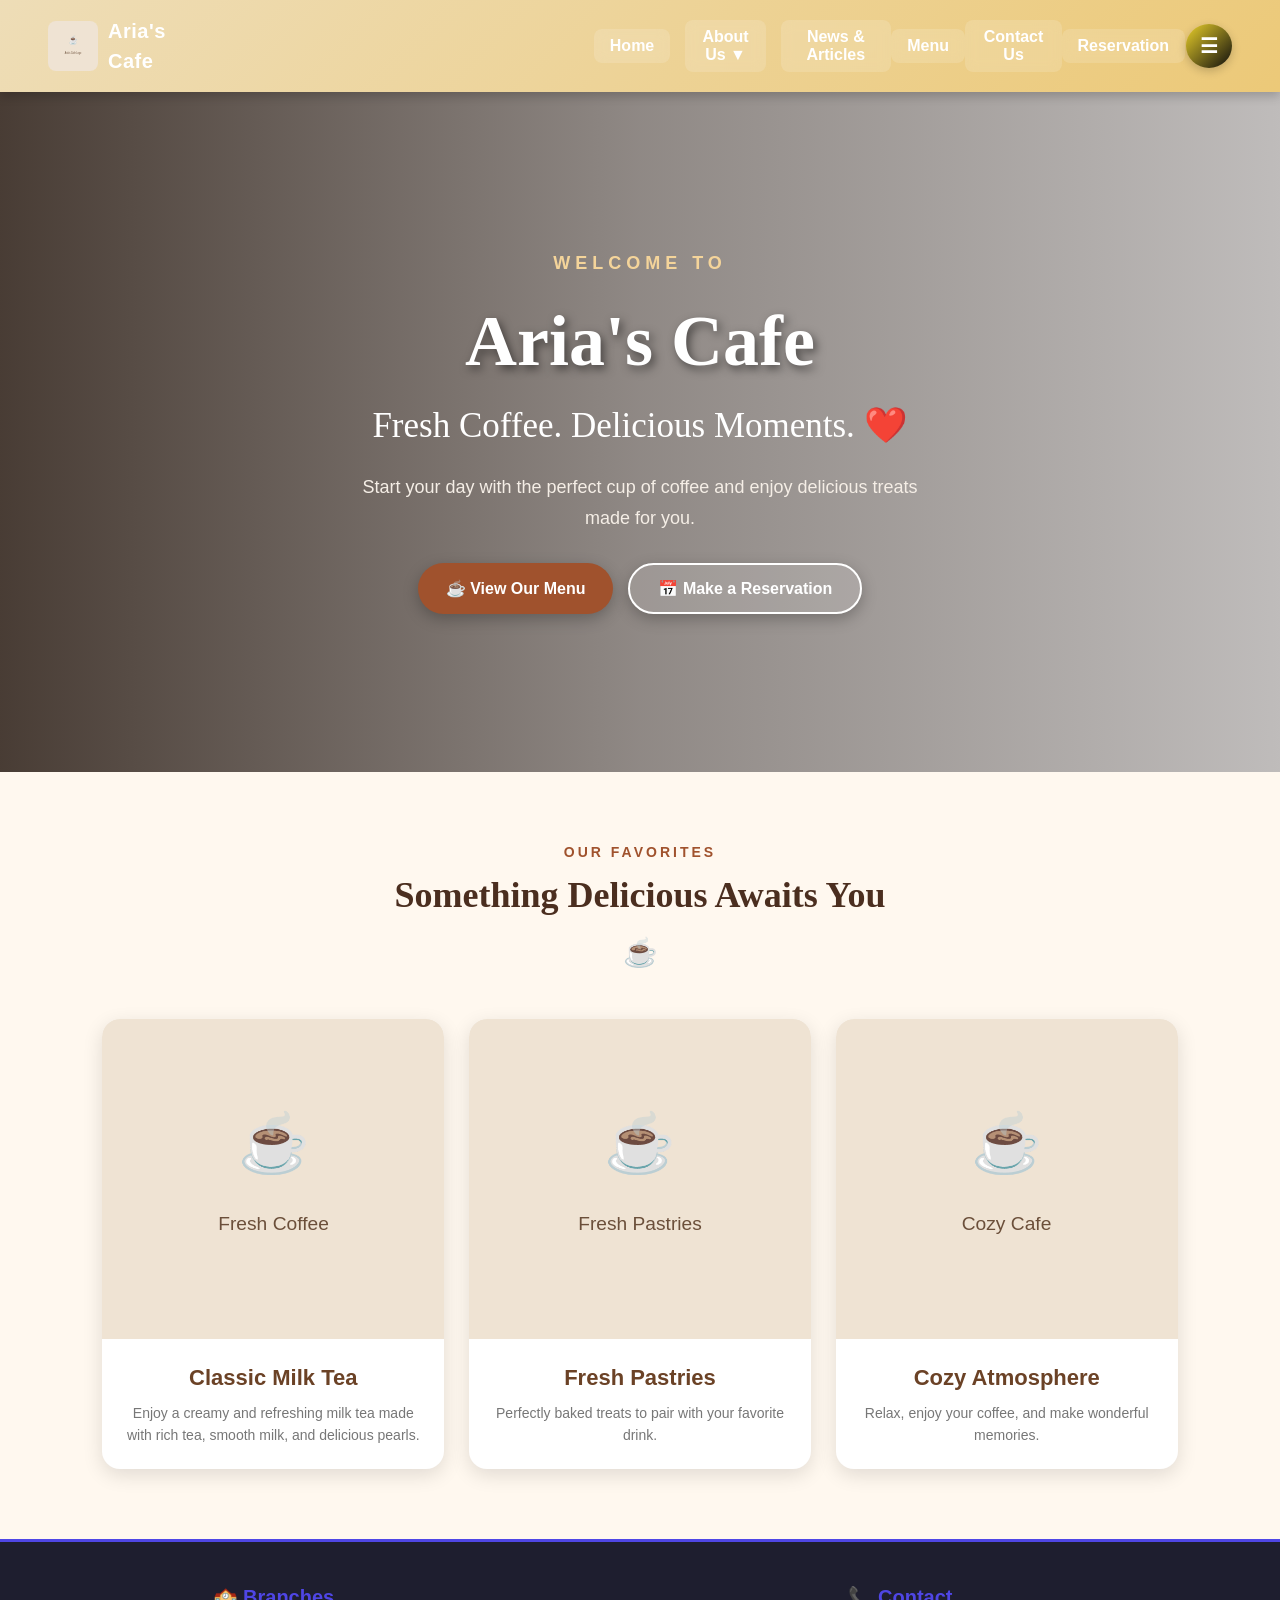
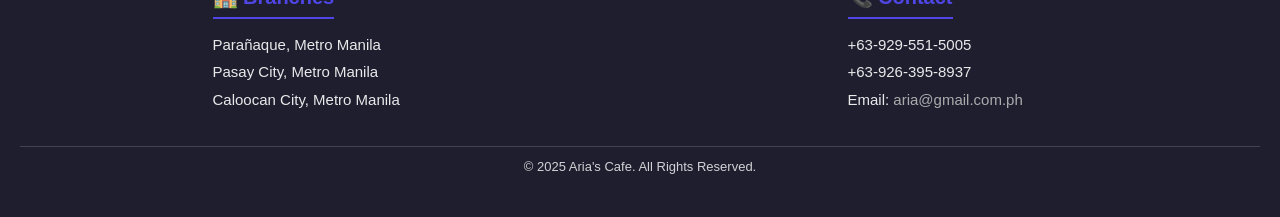
==== commit 3d815073: "Add files via upload" ====
--- a/index.html
+++ b/index.html
@@ -1,444 +1,157 @@
-<!doctype html>
-<html lang="en">
-<head>
-  <meta charset="utf-8">
-  <meta name="viewport" content="width=device-width,initial-scale=1,viewport-fit=cover">
-  <title>Prince Carl Albero Portfolio</title>
-  <link href="https://fonts.googleapis.com/css2?family=DM+Mono:wght@400;500&family=Manrope:wght@400;500;700;800&display=swap" rel="stylesheet">
-  <link rel="stylesheet" href="styles.css">
-  <!-- Sets data-theme before first paint to avoid a flash; must stay in <head> -->
-  <script src="theme-init.js"></script>
-</head>
-<body>
-  <a class="skip-link" href="#main">Skip to content</a>
-
-  <div class="bg-paper" aria-hidden="true"></div>
-
-  <noscript>
-    <div class="noscript-note">
-      This portfolio uses a small amount of JavaScript to render its content from
-      <span class="mono">content.js</span>. Please enable JavaScript to view the sections below.
-    </div>
-  </noscript>
-
-  <!-- ======================= HEADER ======================= -->
-  <header class="site-header">
-    <div class="container nav">
-      <a class="brand" href="#home" aria-label="Prince Carl Albero — home">
-        <span class="brand-mark" aria-hidden="true">PA</span>
-        <span><small>Portfolio</small><strong>Prince Carl Albero</strong></span>
-      </a>
-
-      <nav aria-label="Primary">
-        <ul class="nav-links">
-          <li><a data-nav href="#home" class="active">Home</a></li>
-          <li><a data-nav href="#about">About</a></li>
-          <li><a data-nav href="#skills">Skills</a></li>
-          <li><a data-nav href="#certifications">Certifications</a></li>
-          <li><a data-nav href="#projects">Projects</a></li>
-          <li><a data-nav href="#problem-solving">Cases</a></li>
-          <li><a data-nav href="#career">Career</a></li>
-          <li><a data-nav href="#contact">Contact</a></li>
-        </ul>
-      </nav>
-
-      <div class="nav-cta">
-        <button class="theme-toggle" id="themeToggle" type="button" aria-label="Switch to dark theme" title="Switch theme">
-          <svg class="icon-moon" width="17" height="17" viewBox="0 0 24 24" fill="none" stroke="currentColor" stroke-width="1.8" stroke-linecap="round" stroke-linejoin="round" aria-hidden="true" focusable="false">
-            <path d="M21 12.79A9 9 0 1 1 11.21 3 7 7 0 0 0 21 12.79z" />
-          </svg>
-          <svg class="icon-sun" width="17" height="17" viewBox="0 0 24 24" fill="none" stroke="currentColor" stroke-width="1.8" stroke-linecap="round" stroke-linejoin="round" aria-hidden="true" focusable="false">
-            <circle cx="12" cy="12" r="4.2" />
-            <path d="M12 1.8v2.4M12 19.8v2.4M4.2 4.2l1.7 1.7M18.1 18.1l1.7 1.7M1.8 12h2.4M19.8 12h2.4M4.2 19.8l1.7-1.7M18.1 5.9l1.7-1.7" />
-          </svg>
-        </button>
-        <a class="btn btn-ghost btn-sm" id="navGithub" href="#" target="_blank" rel="noopener noreferrer">GitHub</a>
-        <a class="btn btn-primary btn-sm" href="#contact">Contact</a>
-        <button class="menu-btn" id="menuBtn" type="button" aria-expanded="false" aria-controls="mobileMenu" aria-label="Open menu">☰</button>
-      </div>
-    </div>
-
-    <nav class="mobile-menu" id="mobileMenu" aria-label="Mobile">
-      <a data-nav href="#home">Home</a>
-      <a data-nav href="#about">About</a>
-      <a data-nav href="#education">Education</a>
-      <a data-nav href="#skills">Skills</a>
-      <a data-nav href="#certifications">Certifications</a>
-      <a data-nav href="#projects">Projects</a>
-      <a data-nav href="#problem-solving">Problem-Solving Cases</a>
-      <a data-nav href="#security">Cybersecurity Awareness</a>
-      <a data-nav href="#ai">AI Literacy</a>
-      <a data-nav href="#presence">GitHub &amp; LinkedIn</a>
-      <a data-nav href="#resume">Resume</a>
-      <a data-nav href="#career">Career Plan</a>
-      <a data-nav href="#reflection">Reflection</a>
-      <a data-nav href="#contact">Contact</a>
-    </nav>
-  </header>
-
-  <main id="main">
-
-    <!-- ======================= 01 HERO ======================= -->
-    <section class="hero" id="home" aria-labelledby="hero-title">
-      <div class="container hero-grid">
-        <div class="hero-copy">
-          <span class="eyebrow"><span class="pulse" aria-hidden="true"></span> <span id="heroAvailability">Open to internship / entry-level roles</span></span>
-
-          <h1 id="hero-title">Hi, I&rsquo;m <span class="grad">Prince Carl Albero</span></h1>
-          <p class="hero-role">BSIT Student / Technical Support</p>
-
-          <p class="hero-lede">
-            I&rsquo;m a BSIT student specializing in technical support, building my skills in troubleshooting, data analysis, and web development.
-          </p>
-
-          <div class="hero-actions">
-            <a class="btn btn-primary" href="#projects">View My Projects</a>
-            <a class="btn btn-ghost" id="heroResumeBtn" href="#resume" hidden>Download Resume</a>
-            <a class="btn btn-ghost" id="heroGithub" href="#" target="_blank" rel="noopener noreferrer">GitHub &#8599;</a>
-            <a class="btn btn-ghost" id="heroLinkedin" href="#" target="_blank" rel="noopener noreferrer">LinkedIn &#8599;</a>
-            <a class="btn btn-ghost" href="#contact">Contact</a>
-          </div>
-
-          <div class="hero-meta">
-            <span><span id="heroLocation">Philippines</span></span>
-            <a id="heroEmailLink" href="#" hidden></a>
-          </div>
-        </div>
-
-        <figure class="portrait">
-          <div class="portrait-frame">
-            <!-- Profile avatar. `personal.photo` in content.js supplies the file.
-                 If the image is missing or fails to load, the initials stay visible,
-                 so the panel is never empty or broken. -->
-            <div class="portrait-photo" id="heroAvatar">
-              <span class="portrait-initials" aria-hidden="true">PA</span>
-            </div>
-          </div>
-          <figcaption class="portrait-caption">
-            <strong>Prince Carl Albero</strong>
-            <span>BSIT Student &middot; Philippines</span>
-          </figcaption>
-          <div class="now-card">
-            <span class="now-label">Currently</span>
-            <p class="now-line">Studying BSIT at Datamex College of Saint Adeline</p>
-            <p class="now-line">Documenting my projects and troubleshooting cases</p>
-            <p class="now-line">Looking for an internship or entry-level role</p>
-          </div>
-          <div class="portrait-tags">
-            <span class="tag">Technical support</span>
-            <span class="tag">Problem-solving</span>
-            <span class="tag">Responsible AI</span>
-          </div>
-        </figure>
-      </div>
-    </section>
-
-    <!-- ======================= 02 ABOUT ======================= -->
-    <section class="block" id="about" aria-labelledby="about-t">
-      <div class="container">
-        <p class="kicker reveal">01 — About Me</p>
-        <h2 class="h2 reveal" id="about-t">A student who prefers to understand the problem before fixing it.</h2>
-        <p class="sub reveal">Background, strengths, and where I am heading.</p>
-
-        <div class="grid-2">
-          <article class="card reveal">
-            <h3 class="card-title">Profile</h3>
-            <div id="aboutParagraphs" class="prose"></div>
-            <div class="tag-row" id="aboutTags">
-              <span class="tag">Education-first</span>
-              <span class="tag teal">Security-aware</span>
-              <span class="tag grey">AI-verified workflow</span>
-            </div>
-          </article>
-
-          <div class="card reveal">
-            <h3 class="card-title">Strengths &amp; Interests</h3>
-            <div class="grid-2 grid-2-tight">
-              <div>
-                <h4 class="mini-head">Strengths</h4>
-                <ul class="tick-list" id="aboutStrengths"></ul>
-              </div>
-              <div>
-                <h4 class="mini-head">Interests</h4>
-                <ul class="tick-list" id="aboutInterests"></ul>
-              </div>
-            </div>
-          </div>
-        </div>
-      </div>
-    </section>
-
-    <!-- ======================= 03 EDUCATION ======================= -->
-    <section class="block" id="education" aria-labelledby="edu-t">
-      <div class="container">
-        <p class="kicker reveal">02 — Education</p>
-        <h2 class="h2 reveal" id="edu-t">Where I studied, and what I focused on.</h2>
-        <p class="sub reveal">Formal study plus the self-directed work that actually taught me to build.</p>
-
-        <div class="grid-2">
-          <div class="card reveal">
-            <h3 class="card-title">Academic Background</h3>
-            <ul class="timeline" id="eduTimeline"></ul>
-          </div>
-
-          <div class="card reveal">
-            <h3 class="card-title">Relevant Coursework</h3>
-            <ul class="tick-list" id="eduCoursework"></ul>
-            
-          </div>
-        </div>
-
-        
-      </div>
-    </section>
-
-    <!-- ======================= 04 SKILLS ======================= -->
-    <section class="block" id="skills" aria-labelledby="skills-t">
-      <div class="container">
-        <p class="kicker reveal">03 — Technical Skills</p>
-        <h2 class="h2 reveal" id="skills-t">Categorised, with honest levels instead of percentages.</h2>
-        <p class="sub reveal" id="skillsNote"></p>
-        <div class="grid-3" id="skillsGrid"></div>
-      </div>
-    </section>
-
-    <!-- ======================= 04 CERTIFICATIONS ======================= -->
-    <section class="block" id="certifications" aria-labelledby="cert-t">
-      <div class="container">
-        <p class="kicker reveal">04 — Certifications</p>
-        <h2 class="h2 reveal" id="cert-t">Certificates of participation, not licences.</h2>
-        <p class="sub reveal" id="certNote"></p>
-        <div class="grid-2" id="certificationsGrid"></div>
-      </div>
-    </section>
-
-    <!-- ======================= 05 PROJECTS ======================= -->
-    <section class="block" id="projects" aria-labelledby="proj-t">
-      <div class="container">
-        <p class="kicker reveal">05 — Projects</p>
-        <h2 class="h2 reveal" id="proj-t">Case studies, not screenshots.</h2>
-        <p class="sub reveal">
-          Each project opens into a full case study: the problem, what I built, my role,
-          the process, the challenges, and what I learned.
-        </p>
-
-        
-
-        <div id="projectsList"></div>
-      </div>
-    </section>
-
-    <!-- ======================= 06 PROBLEM SOLVING ======================= -->
-    <section class="block" id="problem-solving" aria-labelledby="ps-t">
-      <div class="container">
-        <p class="kicker reveal">06 — Problem-Solving Cases</p>
-        <h2 class="h2 reveal" id="ps-t">How I debug when something breaks.</h2>
-        <p class="sub reveal">
-          Every case follows the same trail: symptoms &rarr; investigation &rarr; root cause
-          &rarr; solution &rarr; tools &rarr; lesson.
-        </p>
-
-        
-
-        <div class="acc reveal" id="casesList"></div>
-      </div>
-    </section>
-
-    <!-- ======================= 07 CYBERSECURITY ======================= -->
-    <section class="block" id="security" aria-labelledby="sec-t">
-      <div class="container">
-        <p class="kicker reveal">07 — Cybersecurity Awareness</p>
-        <h2 class="h2 reveal" id="sec-t">Defensive habits, treated as defaults.</h2>
-        <p class="sub reveal" id="secDisclaimer"></p>
-
-        <div class="grid-3" id="secTopics"></div>
-
-        <div class="card reveal" style="margin-top:1.1rem">
-          <span class="tag teal">Implemented, not just read</span>
-          <h3 class="card-title" id="secImplTitle"></h3>
-          <div class="grid-2" id="secImplemented"></div>
-        </div>
-      </div>
-    </section>
-
-    <!-- ======================= 08 AI LITERACY ======================= -->
-    <section class="block" id="ai" aria-labelledby="ai-t">
-      <div class="container">
-        <p class="kicker reveal">08 — AI Literacy</p>
-        <h2 class="h2 reveal" id="ai-t">AI assists. I own the outcome.</h2>
-        <p class="sub reveal" id="aiStance"></p>
-
-        <div class="grid-3" id="aiPrinciples"></div>
-
-        <div class="card reveal" style="margin-top:1.1rem">
-          <p class="pull" id="aiRule"></p>
-        </div>
-
-        <h3 class="h3 reveal" style="margin-top:2rem">AI Usage Log</h3>
-        <p class="sub reveal">
-          Every AI-assisted task, what came back, how I checked it, and what I decided.
-        </p>
-
-        <div class="table-wrap reveal">
-          <table>
-            <caption class="sr-only">AI usage log: tool, purpose, output used, verification method, and final human decision</caption>
-            <thead>
-              <tr>
-                <th scope="col">AI Tool</th>
-                <th scope="col">Purpose / Task</th>
-                <th scope="col">Output Used</th>
-                <th scope="col">Verification</th>
-                <th scope="col">Human Decision</th>
-              </tr>
-            </thead>
-            <tbody id="aiLogBody"></tbody>
-          </table>
-        </div>
-      </div>
-    </section>
-
-    <!-- ======================= 09 PRESENCE ======================= -->
-    <section class="block" id="presence" aria-labelledby="pres-t">
-      <div class="container">
-        <p class="kicker reveal">09 — Professional Presence</p>
-        <h2 class="h2 reveal" id="pres-t">Where recruiters can find me.</h2>
-        <p class="sub reveal">My public profiles, kept consistent with everything else on this page.</p>
-        <div class="presence-grid" id="presenceGrid"></div>
-      </div>
-    </section>
-
-    <!-- ======================= 10 RESUME ======================= -->
-    <section class="block" id="resume" aria-labelledby="res-t">
-      <div class="container">
-        <p class="kicker reveal">10 — Resume</p>
-        <h2 class="h2 reveal" id="res-t">One document, recruiter-ready.</h2>
-        <p class="sub reveal">A single-page PDF is best for recruiters, panelists, and internship coordinators.</p>
-        <div id="resumeArea"></div>
-      </div>
-    </section>
-
-    <!-- ======================= 11 CAREER ======================= -->
-    <section class="block" id="career" aria-labelledby="car-t">
-      <div class="container">
-        <p class="kicker reveal">11 — Career Plan</p>
-        <h2 class="h2 reveal" id="car-t">Where I am going, step by step.</h2>
-        <p class="sub reveal"><strong style="color:var(--text)">Target position:</strong> <span id="careerTarget"></span></p>
-
-        <div class="card reveal roadmap" id="careerRoadmap"></div>
-
-        <div class="card reveal" style="margin-top:1.1rem">
-          <h3 class="card-title">What I am actively learning</h3>
-          <ul class="tick-list" id="careerLearning"></ul>
-          
-        </div>
-      </div>
-    </section>
-
-    <!-- ======================= 12 REFLECTION ======================= -->
-    <section class="block" id="reflection" aria-labelledby="ref-t">
-      <div class="container">
-        <p class="kicker reveal">12 — Final Reflection</p>
-        <h2 class="h2 reveal" id="ref-t">What building this taught me.</h2>
-        <div class="card reveal">
-          <div class="reflection" id="reflectionBody"></div>
-        </div>
-      </div>
-    </section>
-
-    <!-- ======================= 13 CONTACT ======================= -->
-    <section class="block" id="contact" aria-labelledby="con-t">
-      <div class="container">
-        <p class="kicker reveal">13 — Contact</p>
-        <h2 class="h2 reveal" id="con-t">Let&rsquo;s talk about your team&rsquo;s problems.</h2>
-        <p class="sub reveal" id="contactIntro"></p>
-
-        <div class="contact-grid">
-          <div class="card reveal">
-            <h3 class="card-title">Direct channels</h3>
-            <ul class="channel-list" id="contactChannels"></ul>
-            <hr class="rule" />
-            <p class="hint">
-              For recruiters: share the role, the stack, and the location and I&rsquo;ll reply with
-              relevant project links and availability.
-            </p>
-            <p class="hint">
-              I reply from the Philippines, and I do not publish a residential address.
-            </p>
-          </div>
-
-          <form class="card reveal" id="contactForm" action="api/contact.php" method="post" novalidate aria-label="Contact form">
-            <!-- Real server-side delivery. Success is only reported when the
-                 mail service confirms it accepted the message. -->
-            <input type="hidden" name="_subject" value="Portfolio inquiry" />
-            <input type="text" name="_honey" class="hp" tabindex="-1" autocomplete="off" aria-hidden="true" />
-
-            <div class="form-notice" id="formNotice" hidden>
-              <strong>The contact form is not connected yet.</strong>
-              Messages cannot be sent from this host right now. Please use
-              <a id="noticeLinkedin" href="#" target="_blank" rel="noopener noreferrer">LinkedIn</a>
-              and I will reply there.
-            </div>
-
-            <div class="field" data-field="name">
-              <label for="f-name">Name</label>
-              <input id="f-name" name="name" type="text" placeholder="Your full name" autocomplete="name" required />
-              <p class="error">Please enter your name.</p>
-            </div>
-
-            <div class="field" data-field="email">
-              <label for="f-email">Email</label>
-              <input id="f-email" name="email" type="email" placeholder="you@company.com" autocomplete="email" required />
-              <p class="error">Enter a valid email address.</p>
-            </div>
-
-            <div class="field" data-field="subject">
-              <label for="f-subject">Subject</label>
-              <input id="f-subject" name="subject" type="text" placeholder="Internship / Junior role / Project inquiry" required />
-              <p class="error">Please add a subject.</p>
-            </div>
-
-            <div class="field" data-field="message">
-              <label for="f-message">Message</label>
-              <textarea id="f-message" name="message" placeholder="Hi — I saw your project on&hellip; I'd like to discuss&hellip;" required></textarea>
-              <p class="hint">At least 10 characters. Please do not include sensitive information.</p>
-              <p class="error">Message needs at least 10 characters.</p>
-            </div>
-
-            <button class="btn btn-primary" type="submit" id="sendBtn" style="width:100%">Send Message</button>
-            <div class="form-status" id="formStatus" role="status" aria-live="polite"></div>
-            <p class="hint" id="formNote"></p>
-          </form>
-        </div>
-      </div>
-    </section>
-  </main>
-
-  <button id="toTop" type="button" aria-label="Back to top" title="Back to top">&#8593;</button>
-
-  <footer>
-    <div class="container foot">
-      <span>
-        &copy; <span id="year">2026</span> Prince Carl Albero &middot;
-        Built with vanilla HTML, CSS &amp; JavaScript &middot;
-        <span class="mono">content.js</span> drives all content
-      </span>
-      <nav aria-label="Footer">
-        <a href="#home">Home</a>
-        <a href="#projects">Projects</a>
-        <a href="#resume">Resume</a>
-        <a href="#contact">Contact</a>
-        <a id="footGithub" href="#" target="_blank" rel="noopener noreferrer">GitHub</a>
-        <a id="footLinkedin" href="#" target="_blank" rel="noopener noreferrer">LinkedIn</a>
-      </nav>
-    </div>
-  </footer>
-
-  
-
-  <script src="content.js"></script>
-  <script src="main.js"></script>
-  <script src="workbook-data.js"></script>
-  <script src="workbook-viewer.js"></script>
-  <script src="preview-download.js"></script>
-</body>
-</html>
+<!DOCTYPE html>
+<html lang="en">
+<head>
+  <meta charset="UTF-8">
+  <title>Aria's Cafe</title>
+  <link rel="stylesheet" href="dcsa.css">
+<script src="aria-local.js"></script>
+</head>
+<body>
+
+  <!-- ===== NAVIGATION ===== -->
+  <nav>
+    <div style="display: flex; align-items: center; gap: 10px;">
+      <img src="img/olog.jpg" alt="Aria's Cafe Logo" style="width: 50px; height: 50px;">
+      <strong>Aria's Cafe</strong>
+    </div>
+    
+    <div class="nav-buttons">
+      <button class="btn" onclick="window.location.href='index.html'">Home</button>
+      <div class="dropdown">
+        <button class="btn">About Us ▼</button>
+        <div class="dropdown-content">
+          <button onclick="window.location.href='history.html'">Our History</button>   
+          <button onclick="window.location.href='mission.html'">Our Mission & Vision</button>
+        </div>
+      </div>
+
+      <button class="btn" onclick="window.location.href='news.html'">News & Articles</button>
+    </div>
+
+    <button class="btn" onclick="window.location.href='menu.html'">Menu</button>
+  </div>
+
+    <button class="btn" onclick="window.location.href='contact.html'">Contact Us</button>
+  </div>
+
+  <button class="btn" onclick="window.location.href='reservation.html'">Reservation</button>
+</div>
+
+    <div class="profile-wrapper" id="profileWrapper">
+      <button id="profileBtn" class="profile-btn" aria-haspopup="true" aria-expanded="false">☰</button>
+      <ul id="profileMenu" class="profile-menu">
+        <li><a href="profile.html" class="profile-item">👤 My Profile</a></li>
+        <li><a href="login.html" id="logoutBtn" class="profile-item">➜] Logout</a></li>
+      </ul>
+    </div>
+  </nav>
+
+  <!-- ===== HOME SECTION ===== -->
+<section id="home" class="home-hero">
+
+  <div class="hero-overlay"></div>
+
+  <div class="hero-content">
+    <p class="hero-small">WELCOME TO</p>
+
+    <h1>Aria's Cafe</h1>
+
+    <p class="hero-subtitle">
+      Fresh Coffee. Delicious Moments. ❤️
+    </p>
+
+    <p class="hero-description">
+      Start your day with the perfect cup of coffee
+      and enjoy delicious treats made for you.
+    </p>
+
+    <div class="hero-buttons">
+      <button onclick="window.location.href='menu.html'" class="hero-btn">
+        ☕ View Our Menu
+      </button>
+
+      <button onclick="window.location.href='reservation.html'" class="hero-btn outline">
+        📅 Make a Reservation
+      </button>
+    </div>
+  </div>
+
+</section>
+
+<!-- ===== FEATURED SECTION ===== -->
+<section class="featured-section">
+
+  <div class="section-title">
+    <p>OUR FAVORITES</p>
+    <h2>Something Delicious Awaits You</h2>
+    <span>☕</span>
+  </div>
+
+  <div class="featured-grid">
+
+    <div class="featured-card">
+      <img src="img/b1.jpg" alt="Fresh Coffee">
+      <div class="featured-info">
+        <h3>Classic Milk Tea</h3>
+        <p>
+          Enjoy a creamy and refreshing milk tea made with rich tea, smooth milk, and delicious pearls.
+        </p>
+      </div>
+    </div>
+
+    <div class="featured-card">
+      <img src="img/b3.jpg" alt="Fresh Pastries">
+      <div class="featured-info">
+        <h3>Fresh Pastries</h3>
+        <p>
+          Perfectly baked treats to pair with your favorite drink.
+        </p>
+      </div>
+    </div>
+
+    <div class="featured-card">
+      <img src="img/b4.jpg" alt="Cozy Cafe">
+      <div class="featured-info">
+        <h3>Cozy Atmosphere</h3>
+        <p>
+          Relax, enjoy your coffee, and make wonderful memories.
+        </p>
+      </div>
+    </div>
+
+  </div>
+
+</section>
+
+
+  
+
+
+  <!-- ===== FOOTER ===== -->
+  <footer class="footer">
+    <div class="footer-container">
+      
+      <div class="footer-section">
+        <h2>🏫 Branches</h2>
+        <p>Parañaque, Metro Manila</p>
+        <p>Pasay City, Metro Manila</p>
+        <p>Caloocan City, Metro Manila</p>
+      </div>
+
+      <div class="footer-section">
+        <h2>📞 Contact</h2>
+        <p>+63-929-551-5005</p>
+        <p>+63-926-395-8937</p>
+        <p>Email: <a href="mailto:info@datamex.edu.ph">aria@gmail.com.ph</a></p>
+      </div>
+
+    </div>
+
+    <div class="footer-bottom">
+      <p>© 2025 Aria's Cafe. All Rights Reserved.</p>
+    </div>
+  </footer>
+
+  <script src="dcsa.js"></script>
+</body>
+</html>
--- a/dcsa.css
+++ b/dcsa.css
@@ -0,0 +1,996 @@
+/* =====================================
+   GLOBAL STYLES
+===================================== */
+* {
+  box-sizing: border-box;
+  margin: 0;
+  padding: 0;
+}
+
+body {
+  font-family: "Segoe UI", Arial, sans-serif;
+  background-color: #f3f4f6;
+  color: #333;
+  line-height: 1.5;
+  display: flex;
+  flex-direction: column;
+  min-height: 100vh;
+}
+
+/* Containers */
+.container {
+  padding: 1rem;
+}
+
+.page, main, .content-wrapper {
+  flex: 1;
+  min-height: 100vh;
+}
+
+/* =====================================
+   NAVIGATION BAR
+===================================== */
+nav {
+  background: linear-gradient(135deg, #eeddb7, #ecc978);
+  color: white;
+  padding: 1rem 3rem;
+  display: flex;
+  justify-content: space-between;
+  align-items: center;
+  box-shadow: 0 4px 10px rgba(0,0,0,0.2);
+  position: sticky;
+  top: 0;
+  z-index: 1000;
+}
+
+nav img {
+  border-radius: 8px;
+}
+
+nav strong {
+  font-size: 20px;
+  letter-spacing: 0.5px;
+}
+
+.nav-buttons {
+  display: flex;
+  align-items: center;
+  gap: 15px;
+  margin-left: 35%;
+}
+
+/* Navigation Buttons */
+nav button {
+  padding: 8px 16px;
+  border: none;
+  border-radius: 8px;
+  cursor: pointer;
+  font-size: 16px;
+  font-weight: bold;
+  transition: all 0.3s ease;
+}
+
+nav .btn {
+  background: rgba(255, 255, 255, 0.15);
+  color: #fff;
+  backdrop-filter: blur(6px);
+}
+
+nav .btn:hover {
+  color: black;
+  background-color: white;
+  transform: translateY(-2px);
+}
+
+nav .btn-outline {
+  background: transparent;
+  border: 2px solid white;
+  color: white;
+}
+
+nav .btn-outline:hover {
+  background: white;
+  color: #b22222;
+  transform: translateY(-2px);
+}
+
+/* Dropdown */
+.dropdown {
+  position: relative;
+  display: inline-block;
+}
+
+.dropdown-content {
+  display: none;
+  position: absolute;
+  background: #f9f9f9;
+  min-width: 160px;
+  border-radius: 6px;
+  box-shadow: 0px 4px 10px rgba(0,0,0,0.1);
+  overflow: hidden;
+  z-index: 1;
+}
+
+.dropdown-content button {
+  width: 100%;
+  background: none;
+  border: none;
+  color: #333;
+  text-align: left;
+  padding: 10px 15px;
+  font-size: 14px;
+  cursor: pointer;
+  transition: background 0.2s;
+}
+
+.dropdown-content button:hover {
+  background: #e3a023;
+  color: white;
+}
+
+.dropdown:hover .dropdown-content {
+  display: block;
+}
+
+/* =====================================
+   PROFILE DROPDOWN
+===================================== */
+.profile-wrapper {
+  position: relative;
+  display: inline-block;
+}
+
+.profile-btn {
+  background: linear-gradient(135deg, #ead02a, #0e0d0d);
+  color: white;
+  font-size: 20px;
+  padding: 10px 14px;
+  border: none;
+  border-radius: 50%;
+  cursor: pointer;
+  transition: all 0.3s ease;
+  box-shadow: 0 3px 10px rgba(0,0,0,0.2);
+}
+
+.profile-btn:hover {
+  transform: scale(1.1);
+  background: linear-gradient(135deg, #0e0d0d, #ead02a);
+}
+
+.profile-menu {
+  position: absolute;
+  top: 55px;
+  right: 0;
+  background: white;
+  border-radius: 10px;
+  list-style: none;
+  padding: 8px 0;
+  margin: 0;
+  width: 170px;
+  box-shadow: 0 6px 20px rgba(0,0,0,0.15);
+  display: none;
+  opacity: 0;
+  transform: translateY(-10px);
+  transition: all 0.25s ease;
+  z-index: 999;
+}
+
+.profile-menu.show {
+  display: block;
+  opacity: 1;
+  transform: translateY(0);
+}
+
+.profile-item {
+  display: block;
+  padding: 10px 15px;
+  text-decoration: none;
+  color: #333;
+  font-weight: 500;
+  transition: background 0.3s, color 0.3s;
+}
+
+.profile-item:hover {
+  background: linear-gradient(135deg, #004aad1a, #8000001a);
+  color: #800000;
+}
+
+/* =====================================
+   CONTENT & CARDS
+===================================== */
+.bgimg {
+  background: url("img/gb.jpg") center/cover no-repeat;
+  min-height: 100vh;
+  position: relative;
+  color: #e5dcc159;
+}
+
+.card {
+  background: #fff;
+  padding: 1.5rem;
+  border-radius: 10px;
+  margin-bottom: 1.5rem;
+  box-shadow: 0 4px 10px rgba(0,0,0,0.08);
+  transition: transform 0.2s ease, box-shadow 0.2s ease;
+}
+
+.card:hover {
+  transform: translateY(-3px);
+  box-shadow: 0 6px 14px rgba(0,0,0,0.12);
+}
+
+/* Inputs */
+.input {
+  width: 100%;
+  padding: 10px 12px;
+  margin: 8px 0;
+  border: 1.5px solid #d1d5db;
+  border-radius: 6px;
+  font-size: 15px;
+  outline: none;
+  transition: border-color 0.2s, box-shadow 0.2s;
+}
+
+.input:focus {
+  border-color: #4F46E5;
+  box-shadow: 0 0 0 3px rgba(79, 70, 229, 0.15);
+}
+
+/* Buttons */
+.btn-main {
+  background: linear-gradient(135deg, #4F46E5, #6366F1);
+  color: #fff;
+  border: none;
+  padding: 10px 18px;
+  border-radius: 6px;
+  cursor: pointer;
+  font-size: 15px;
+  font-weight: 500;
+  transition: background 0.2s ease, transform 0.1s ease;
+}
+
+.btn-main:hover {
+  background: linear-gradient(135deg, #4338CA, #4F46E5);
+  transform: translateY(-1px);
+}
+
+.btn-main:active {
+  transform: translateY(1px);
+  opacity: 0.9;
+}
+
+/* Tables */
+table {
+  width: 100%;
+  border-collapse: collapse;
+  margin-top: 10px;
+  font-size: 14px;
+}
+
+th, td {
+  padding: 8px;
+  border-bottom: 1px solid #ddd;
+  text-align: left;
+}
+
+th {
+  background: #f3f4f6;
+}
+
+.menu {
+  display: none;
+  max-width: 900px;
+  min-height: 100vh;
+  margin: 30px auto;
+  padding: 20px;
+  border-radius: 12px;
+  background: #fff;
+  box-shadow: 0 4px 12px rgba(0,0,0,0.1);
+}
+
+.menu h2 {
+  text-align: center;
+  background-color: wheat;
+  padding: 10px;
+  border-radius: 8px;
+  margin-bottom: 20px;
+}
+
+.menu-grid {
+  display: grid;
+  grid-template-columns: repeat(auto-fill, minmax(140px, 1fr));
+  grid-auto-rows: 1fr;   /* Keeps row height consistent */
+  gap: 15px;
+  max-height: 550px;   
+  overflow-y: auto;     
+  padding: 10px;
+}
+
+.menu-item {
+  background: rgb(229, 211, 179);
+  border: 1px solid #ddd;
+  border-radius: 10px;
+  padding: 10px;
+  text-align: center;
+  font-size: 14px;
+}
+
+.menu-item img {
+  width: 100%;
+  height: 150px;   /* smaller images */
+  object-fit: cover;
+  border-radius: 8px;
+  margin-bottom: 8px;
+}
+
+.menu-item h5 {
+  margin: 5px 0;
+  font-size: 14px;
+  font-weight: 600;
+  color: #333;
+}
+
+.menu-description{
+  font-size:13px;
+  color:#777;
+  line-height:1.5;
+  min-height:40px;
+  margin:8px 10px;
+}
+
+.menu-price{
+  font-size:17px;
+  font-weight:bold;
+  color:brown;
+  margin:8px 0;
+}
+
+.menu-item{
+  text-align:center;
+}
+
+.menu-item img{
+  width:100%;
+  height:180px;
+  object-fit:cover;
+  border-radius:15px;
+}
+
+.menu-item p {
+  margin: 3px 0;
+  color: #555;
+  font-size: 13px;
+}
+
+.menu-item button {
+  background: #a0522d;
+  color: white;
+  border: none;
+  padding: 6px 12px;
+  border-radius: 5px;
+  cursor: pointer;
+  font-size: 13px;
+}
+
+.menu-item button:hover {
+  background: #8b3e1e;
+}
+
+/* Tabs */
+.menu-tabs {
+  display: flex;
+  justify-content: center;
+  margin-top: 20px;
+  margin-bottom: -25px;
+  gap: 40px;
+  margin-right: 30%;
+}
+
+.tablink {
+  background-color: #a0522d;
+  color: #fff;
+  border: none;
+  padding: 12px 24px;
+  border-radius: 8px;
+  cursor: pointer;
+  font-size: 16px;
+  transition: 0.3s;
+}
+
+.tablink:hover {
+  background-color: #8b3e1e;
+  transform: translateY(-2px);
+}
+
+.tablink.active {
+  background-color:  rgb(233, 202, 143);  
+}
+
+
+.order-btn, .remove-btn, #confirm-btn {
+  background: #a0522d;
+  color: #fff;
+  border: none;
+  padding: 8px 14px;
+  border-radius: 6px;
+  cursor: pointer;
+  transition: 0.3s;
+}
+
+.order-btn:hover, .remove-btn:hover, #confirm-btn:hover {
+  background: #8b3e1e;
+}
+
+.remove-btn {
+  margin-left: 10px;
+  background: rgb(237, 232, 233);
+}
+
+
+/* ================================
+   CART SECTION
+================================ */
+
+#cart {
+  max-width: 650px;
+  margin: 30px auto;
+  padding: 20px;
+  background: #ffffff;
+  border-radius: 12px;
+  box-shadow: 0 4px 12px rgba(0,0,0,0.1);
+}
+
+#cart h3 {
+  margin-bottom: 15px;
+  font-size: 22px;
+}
+
+/* Cart List */
+#cart ul {
+  list-style: none;
+  padding: 0;
+  margin: 0;
+}
+
+/* Each Cart Item */
+#cart-list li {
+  display: flex;
+  align-items: center;
+  gap: 12px;
+  margin-bottom: 10px;
+  padding: 8px;
+  border-bottom: 1px solid #eee;
+}
+
+/* Product Image */
+.cart-img {
+  width: 45px;
+  height: 45px;
+  object-fit: cover;
+  border-radius: 6px;
+}
+
+/* Item Info */
+.cart-info {
+  flex: 1;
+  font-size: 14px;
+}
+
+/* Remove Button */
+.remove-btn {
+  cursor: pointer;
+  color: red;
+  font-size: 12px;
+  transition: 0.2s;
+}
+
+.remove-btn:hover {
+  transform: scale(1.1);
+}
+
+/* Confirm Order Button */
+#confirm-btn {
+  margin-top: 15px;
+  width: 100%;
+  font-size: 16px;
+  padding: 10px;
+
+}
+/* Popup overlay */
+.popup {
+display: none; 
+position: fixed;
+z-index: 2000; 
+left: 0;
+top: 0;
+width: 100%; 
+height: 100%; 
+background: rgba(0,0,0,0.4); 
+justify-content: center;
+align-items: center;
+}
+
+/* Popup box */
+.popup-content {
+position: relative;
+background: #fff;
+padding: 20px;
+border-radius: 12px;
+width: 300px;
+text-align: center;
+box-shadow: 0 4px 10px rgba(0,0,0,0.3); 
+animation: pop 0.3s ease-in-out;
+}
+
+@keyframes pop {
+from { transform: scale(0.7); opacity: 0; }
+to { transform: scale(1); opacity: 1; }
+}
+
+/* CHECKOUT OVERLAY */
+.checkout-overlay{
+  display:none;
+  position:fixed;
+  top:0; left:0;
+  width:100%; height:100%;
+  background:rgba(0,0,0,0.6);
+  justify-content:center;
+  align-items:center;
+  z-index:999;
+}
+
+/* BOX */
+.checkout-box{
+  background:white;
+  padding:25px;
+  border-radius:12px;
+  width:320px;
+  animation:fadeIn 0.3s ease;
+}
+
+/* GROUP */
+.checkout-group{
+  margin-bottom:12px;
+  display:flex;
+  flex-direction:column;
+}
+
+.checkout-group label{
+  font-size:14px;
+  margin-bottom:5px;
+}
+
+.checkout-group input,
+.checkout-group select{
+  padding:10px;
+  border-radius:6px;
+  border:1px solid #ccc;
+}
+
+/* BUTTONS */
+.checkout-buttons{
+  display:flex;
+  gap:10px;
+  margin-top:10px;
+}
+
+.btn-confirm{
+  flex:1;
+  background:brown;
+  color:white;
+  border:none;
+  padding:10px;
+  border-radius:6px;
+  cursor:pointer;
+}
+
+.btn-cancel{
+  flex:1;
+  background:#ddd;
+  border:none;
+  padding:10px;
+  border-radius:6px;
+  cursor:pointer;
+}
+
+/* ANIMATION */
+@keyframes fadeIn{
+  from{opacity:0; transform:scale(0.9);}
+  to{opacity:1; transform:scale(1);}
+}
+
+/* =====================================
+   RESERVATION SECTION - LARGE
+===================================== */
+
+.reservation-section {
+  width: 100%;
+  max-width: 750px;
+  margin: 40px auto;
+  padding: 45px 55px;
+  background: #fff8f0;
+  border-radius: 18px;
+  box-shadow: 0 8px 25px rgba(0,0,0,0.12);
+  text-align: center;
+  font-family: "Poppins", sans-serif;
+}
+
+/* Reservation Title */
+.reservation-section h3 {
+  font-size: 30px;
+  color: #6b4226;
+  margin-bottom: 10px;
+}
+
+/* Description */
+.reservation-section p {
+  font-size: 17px;
+  color: #555;
+  margin-bottom: 30px;
+}
+
+/* Form */
+.reservation-form {
+  width: 100%;
+}
+
+/* Form Groups */
+.reservation-form .form-group {
+  margin-bottom: 24px;
+  text-align: left;
+}
+
+/* Labels */
+.reservation-form label {
+  font-size: 16px;
+  font-weight: 700;
+  display: block;
+  margin-bottom: 8px;
+  color: #6b4226;
+}
+
+/* Input Fields */
+.reservation-form input,
+.reservation-form select {
+  width: 100%;
+  height: 52px;
+  padding: 12px 16px;
+  border: 1.5px solid #d1bfa7;
+  border-radius: 10px;
+  font-size: 16px;
+  outline: none;
+  background: white;
+  transition: 0.3s;
+}
+
+/* Focus */
+.reservation-form input:focus,
+.reservation-form select:focus {
+  border-color: #b17852;
+  box-shadow: 0 0 8px rgba(177,120,82,0.35);
+}
+
+/* Reserve Button */
+.reserve-btn {
+  width: 100%;
+  height: 55px;
+  padding: 14px;
+  margin-top: 8px;
+  background: #b17852;
+  color: white;
+  font-size: 18px;
+  font-weight: bold;
+  border: none;
+  border-radius: 10px;
+  cursor: pointer;
+  transition: 0.3s;
+}
+
+.reserve-btn:hover {
+  background: #6b4226;
+  transform: translateY(-2px);
+  box-shadow: 0 5px 12px rgba(0,0,0,0.15);
+}
+
+/* =====================================
+   FOOTER
+===================================== */
+footer {
+  background: #1e1e2f;
+  color: white;
+  padding: 40px 20px;
+  border-top: 3px solid #4F46E5;
+  margin-top: auto;
+}
+
+.footer-container {
+  display: flex;
+  justify-content: space-around;
+  flex-wrap: wrap;
+  gap: 30px;
+}
+
+.footer-section {
+  min-width: 220px;
+}
+
+.footer-section h2 {
+  color: #4F46E5;
+  font-size: 20px;
+  margin-bottom: 10px;
+  border-bottom: 2px solid #4F46E5;
+  display: inline-block;
+  padding-bottom: 5px;
+}
+
+.footer-section p {
+  margin: 5px 0;
+  font-size: 15px;
+  opacity: 0.9;
+}
+
+.footer-section a {
+  color: #bbb;
+  text-decoration: none;
+  transition: color 0.2s;
+}
+
+.footer-section a:hover {
+  color: #fff;
+}
+
+.footer-bottom {
+  text-align: center;
+  border-top: 1px solid rgba(255,255,255,0.2);
+  margin-top: 30px;
+  padding-top: 10px;
+  font-size: 13px;
+  opacity: 0.8;
+}
+
+@media (max-width: 600px) {
+  .footer-container {
+    flex-direction: column;
+    align-items: center;
+    text-align: center;
+  }
+}
+
+/* =====================================
+   HOME HERO SECTION
+===================================== */
+
+.home-hero {
+  position: relative;
+  min-height: 680px;
+  background-image: url("img/gb.jpg");
+  background-size: cover;
+  background-position: center;
+  display: flex;
+  align-items: center;
+  justify-content: center;
+  overflow: hidden;
+}
+
+.hero-overlay {
+  position: absolute;
+  inset: 0;
+  background: linear-gradient(
+    90deg,
+    rgba(35, 20, 10, 0.82),
+    rgba(35, 20, 10, 0.48),
+    rgba(35, 20, 10, 0.25)
+  );
+}
+
+.hero-content {
+  position: relative;
+  z-index: 2;
+  text-align: center;
+  color: white;
+  max-width: 850px;
+  padding: 40px 20px;
+  animation: heroFade 1s ease;
+}
+
+.hero-small {
+  font-size: 18px;
+  font-weight: bold;
+  letter-spacing: 5px;
+  margin-bottom: 10px;
+  color: #f4d49a;
+}
+
+.hero-content h1 {
+  font-family: Georgia, serif;
+  font-size: 72px;
+  margin: 0;
+  text-shadow: 3px 4px 10px rgba(0,0,0,0.5);
+}
+
+.hero-subtitle {
+  font-family: "Brush Script MT", cursive;
+  font-size: 35px;
+  margin-top: 5px;
+}
+
+.hero-description {
+  max-width: 600px;
+  margin: 20px auto;
+  font-size: 18px;
+  line-height: 1.7;
+  color: #f5eee6;
+}
+
+.hero-buttons {
+  display: flex;
+  justify-content: center;
+  gap: 15px;
+  margin-top: 30px;
+  flex-wrap: wrap;
+}
+
+.hero-btn {
+  border: none;
+  padding: 14px 28px;
+  border-radius: 30px;
+  background: #a0522d;
+  color: white;
+  font-size: 16px;
+  font-weight: bold;
+  cursor: pointer;
+  transition: 0.3s;
+  box-shadow: 0 5px 15px rgba(0,0,0,0.25);
+}
+
+.hero-btn:hover {
+  background: #7d3b20;
+  transform: translateY(-3px);
+}
+
+.hero-btn.outline {
+  background: rgba(255,255,255,0.12);
+  border: 2px solid white;
+}
+
+.hero-btn.outline:hover {
+  background: white;
+  color: #6b4226;
+}
+
+@keyframes heroFade {
+  from {
+    opacity: 0;
+    transform: translateY(25px);
+  }
+
+  to {
+    opacity: 1;
+    transform: translateY(0);
+  }
+}
+
+
+/* =====================================
+   FEATURED SECTION
+===================================== */
+
+.featured-section {
+  background: #fff8ef;
+  padding: 70px 8%;
+}
+
+.section-title {
+  text-align: center;
+  margin-bottom: 45px;
+}
+
+.section-title p {
+  color: #a0522d;
+  font-size: 14px;
+  font-weight: bold;
+  letter-spacing: 3px;
+  margin-bottom: 5px;
+}
+
+.section-title h2 {
+  color: #4b2e1f;
+  font-family: Georgia, serif;
+  font-size: 36px;
+  margin-bottom: 10px;
+}
+
+.section-title span {
+  font-size: 28px;
+}
+
+.featured-grid {
+  display: grid;
+  grid-template-columns: repeat(3, 1fr);
+  gap: 25px;
+  max-width: 1100px;
+  margin: auto;
+}
+
+.featured-card {
+  background: white;
+  border-radius: 18px;
+  overflow: hidden;
+  box-shadow: 0 6px 20px rgba(0,0,0,0.12);
+  transition: 0.3s;
+}
+
+.featured-card:hover {
+  transform: translateY(-8px);
+  box-shadow: 0 12px 28px rgba(0,0,0,0.18);
+}
+
+.featured-card img {
+  width: 100%;
+  height: 320px;
+  object-fit: cover;
+  display: block;
+}
+
+.featured-info {
+  padding: 22px;
+  text-align: center;
+}
+
+.featured-info h3 {
+  color: #6b4226;
+  font-size: 22px;
+  margin-bottom: 8px;
+}
+
+.featured-info p {
+  color: #777;
+  font-size: 14px;
+  line-height: 1.6;
+}
+
+
+/* =====================================
+   HOME RESPONSIVE
+===================================== */
+
+@media (max-width: 800px) {
+
+  .hero-content h1 {
+    font-size: 52px;
+  }
+
+  .hero-subtitle {
+    font-size: 28px;
+  }
+
+  .featured-grid {
+    grid-template-columns: 1fr;
+    max-width: 500px;
+  }
+
+}
+
+@media (max-width: 500px) {
+
+  .home-hero {
+    min-height: 600px;
+  }
+
+  .hero-content h1 {
+    font-size: 42px;
+  }
+
+  .hero-subtitle {
+    font-size: 24px;
+  }
+
+  .hero-description {
+    font-size: 15px;
+  }
+
+  .hero-btn {
+    width: 100%;
+  }
+
+}
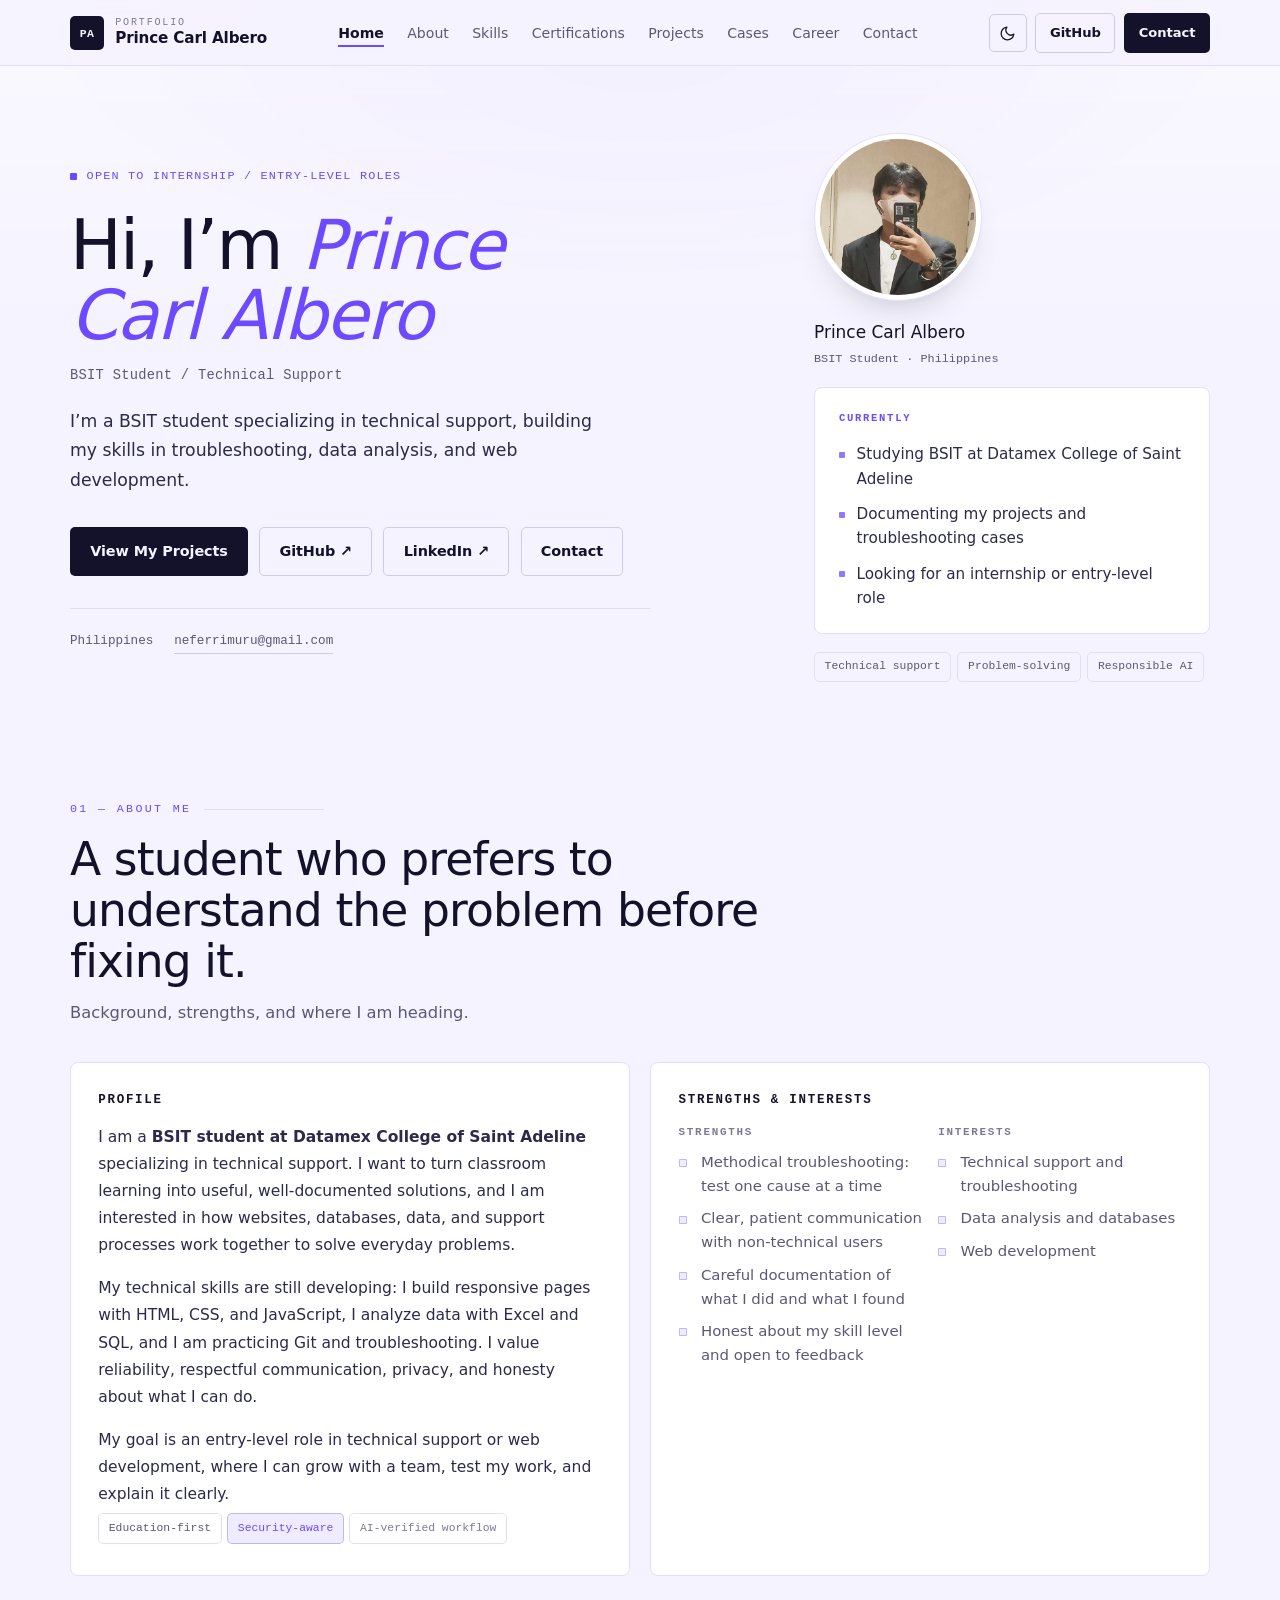
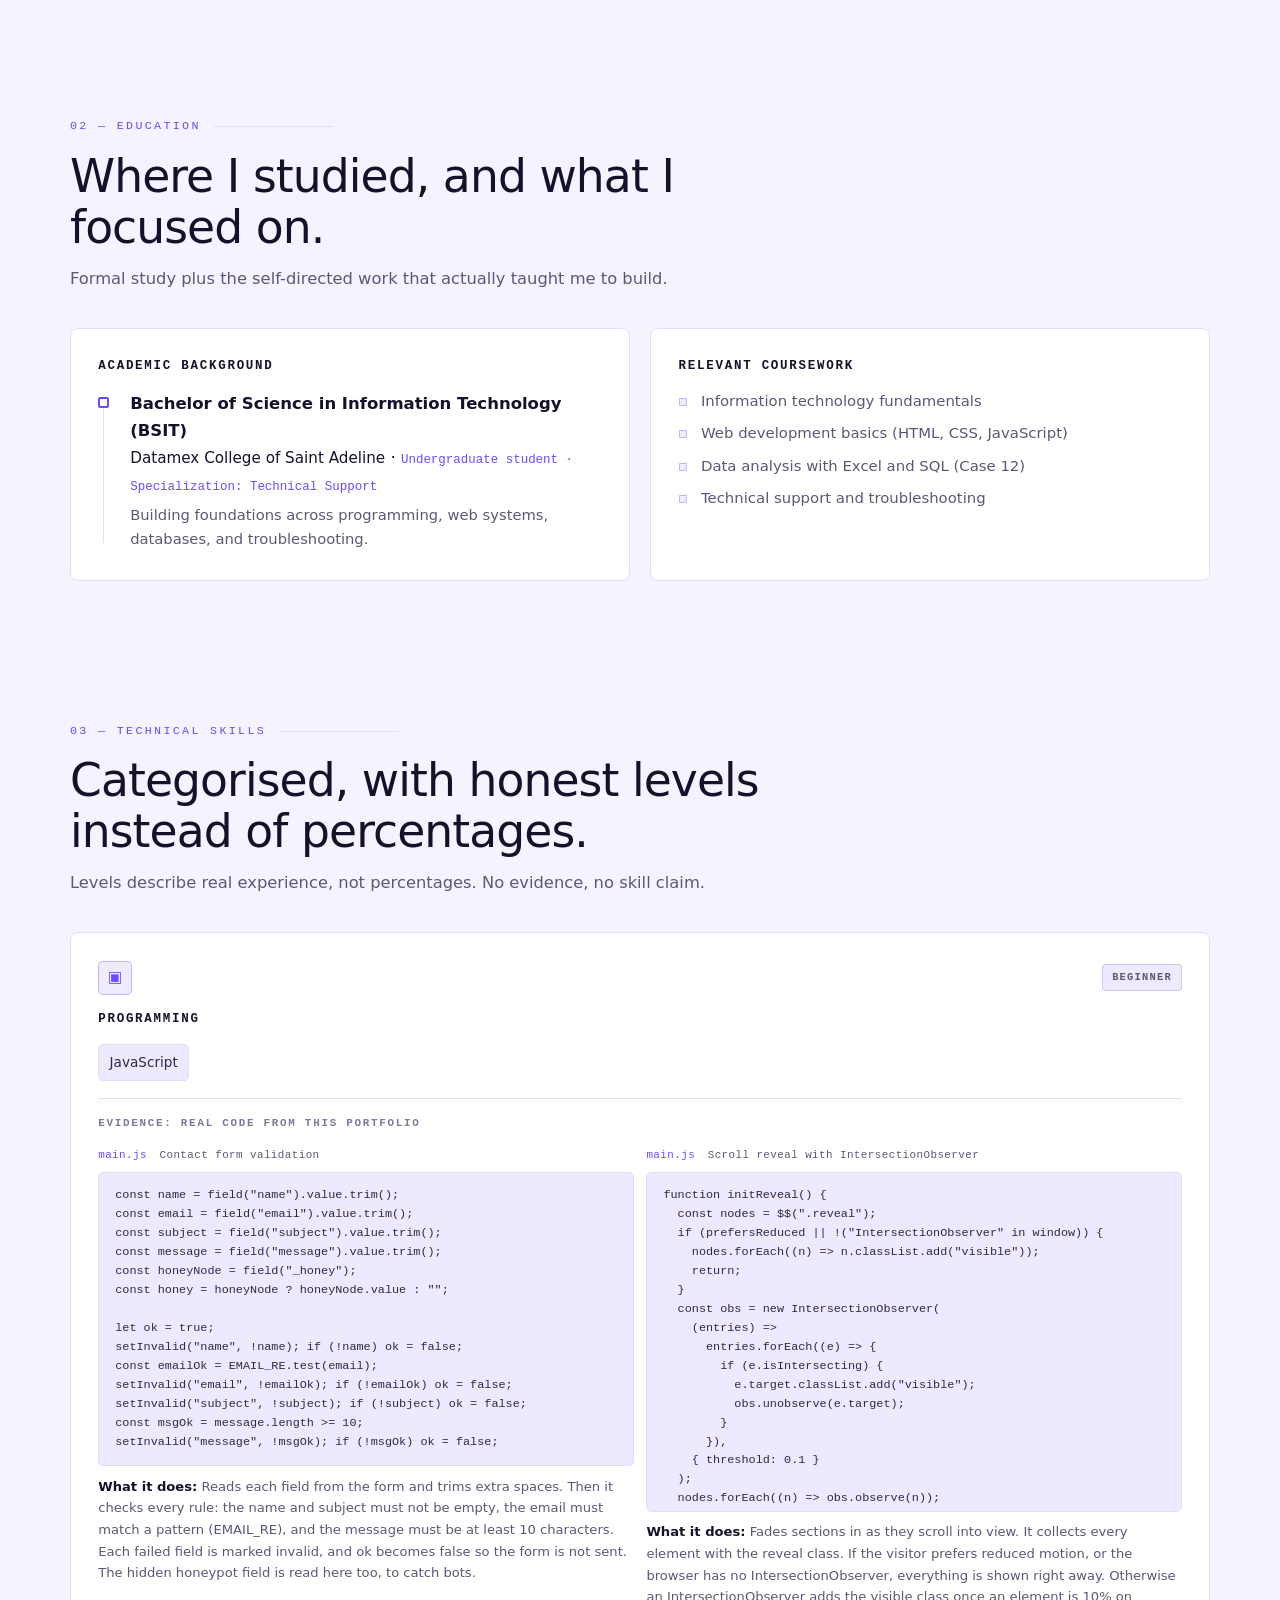
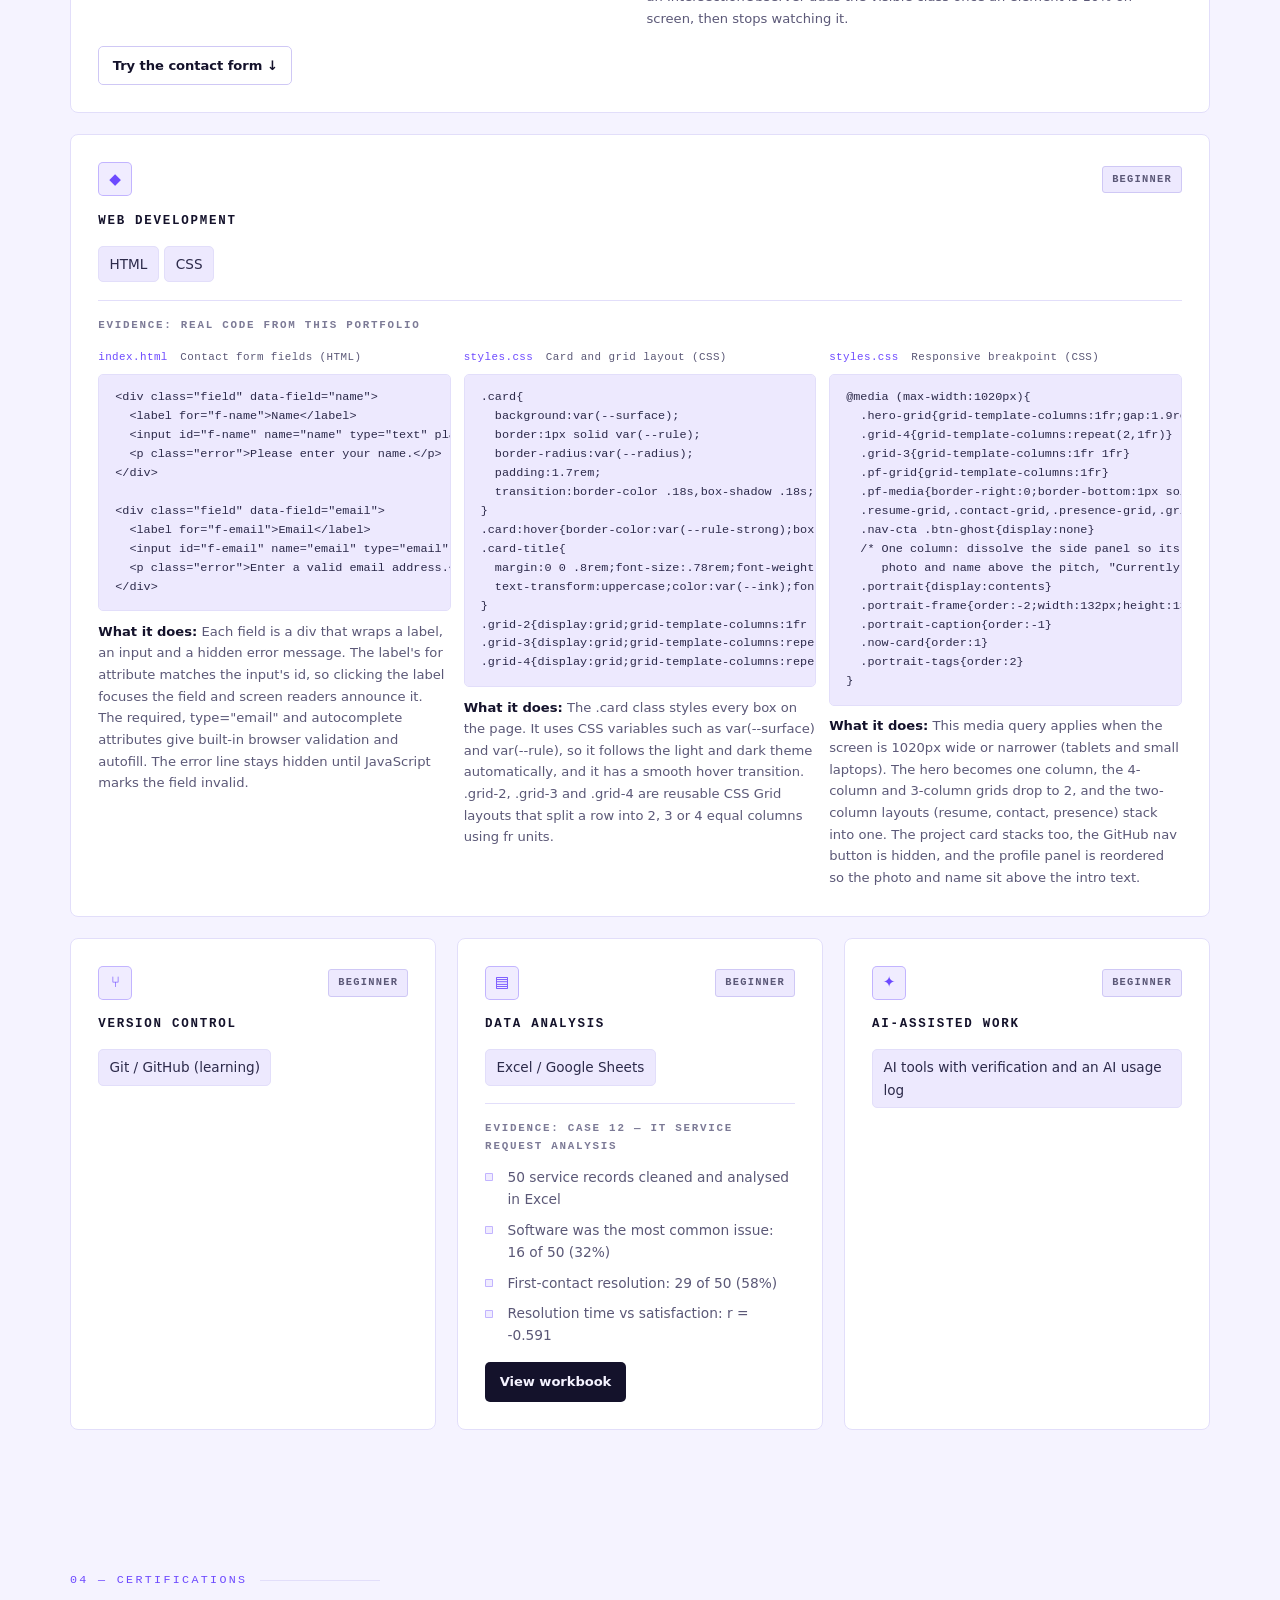
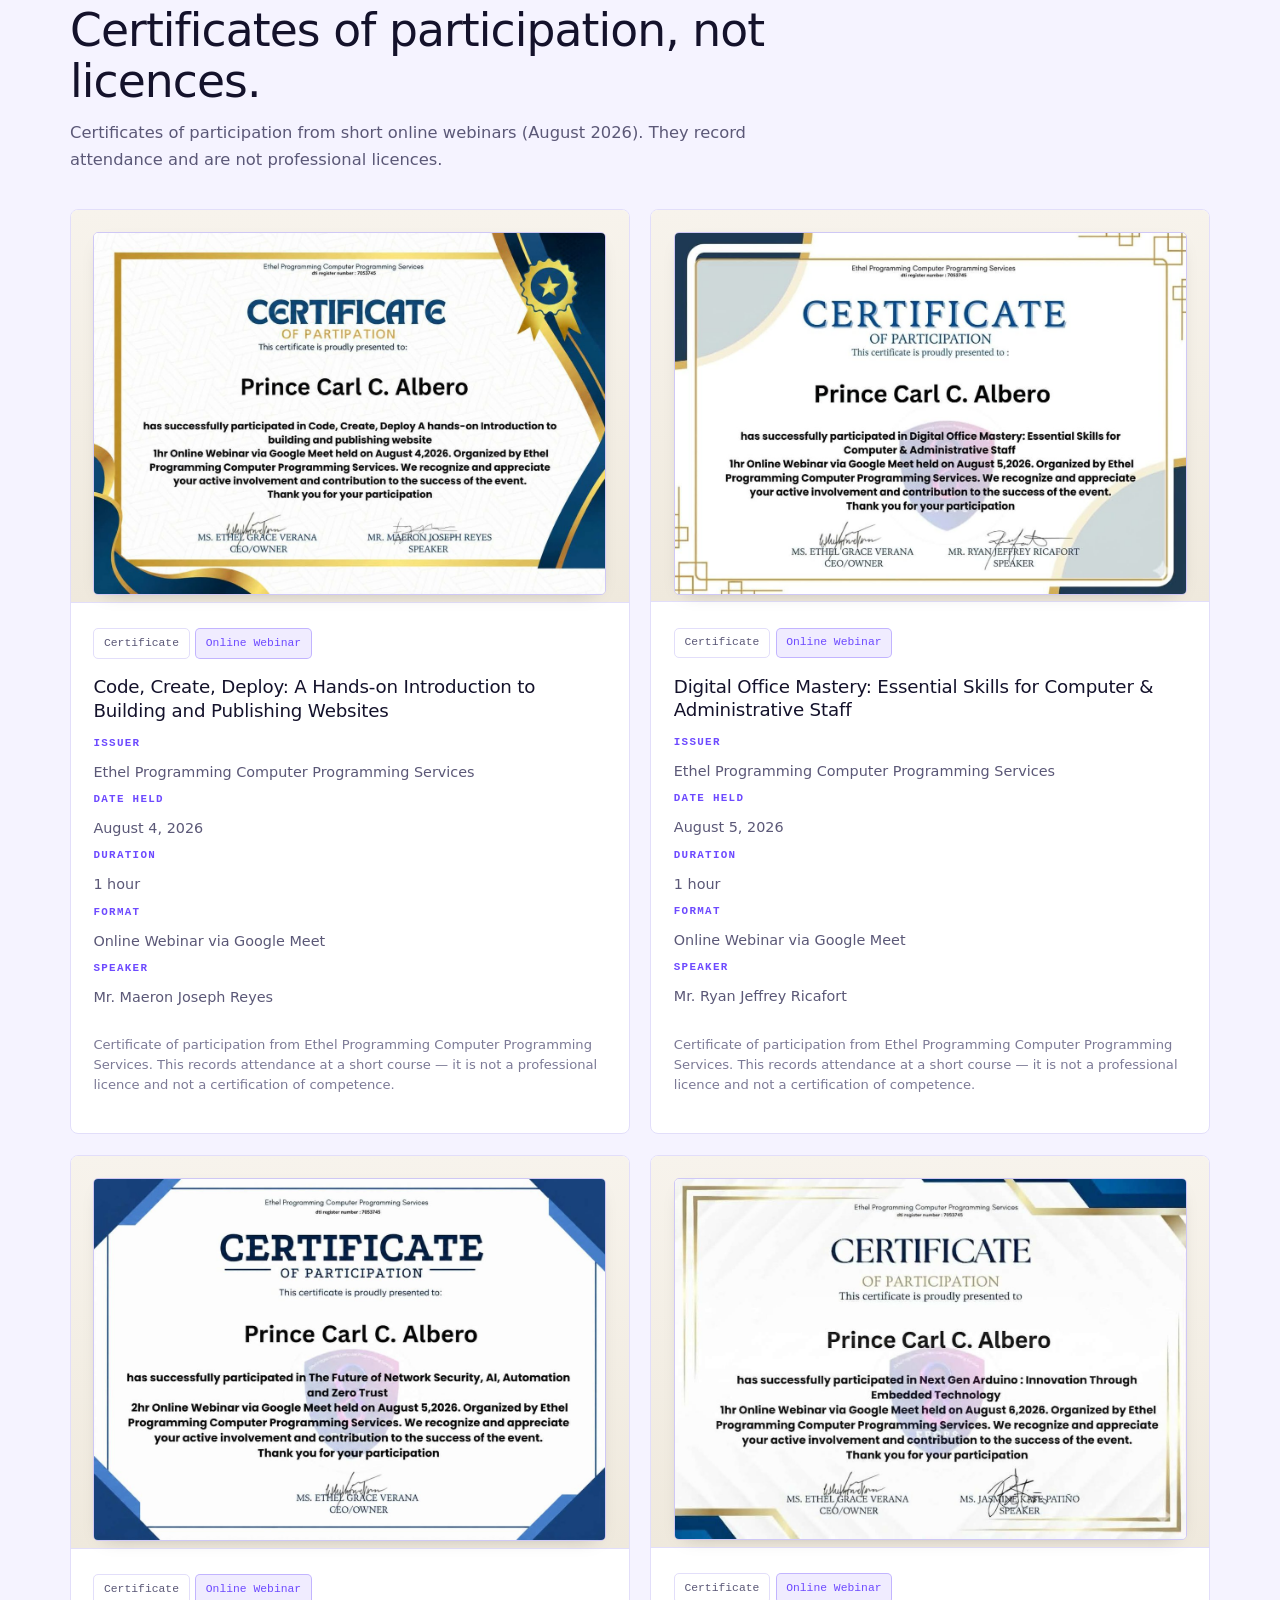
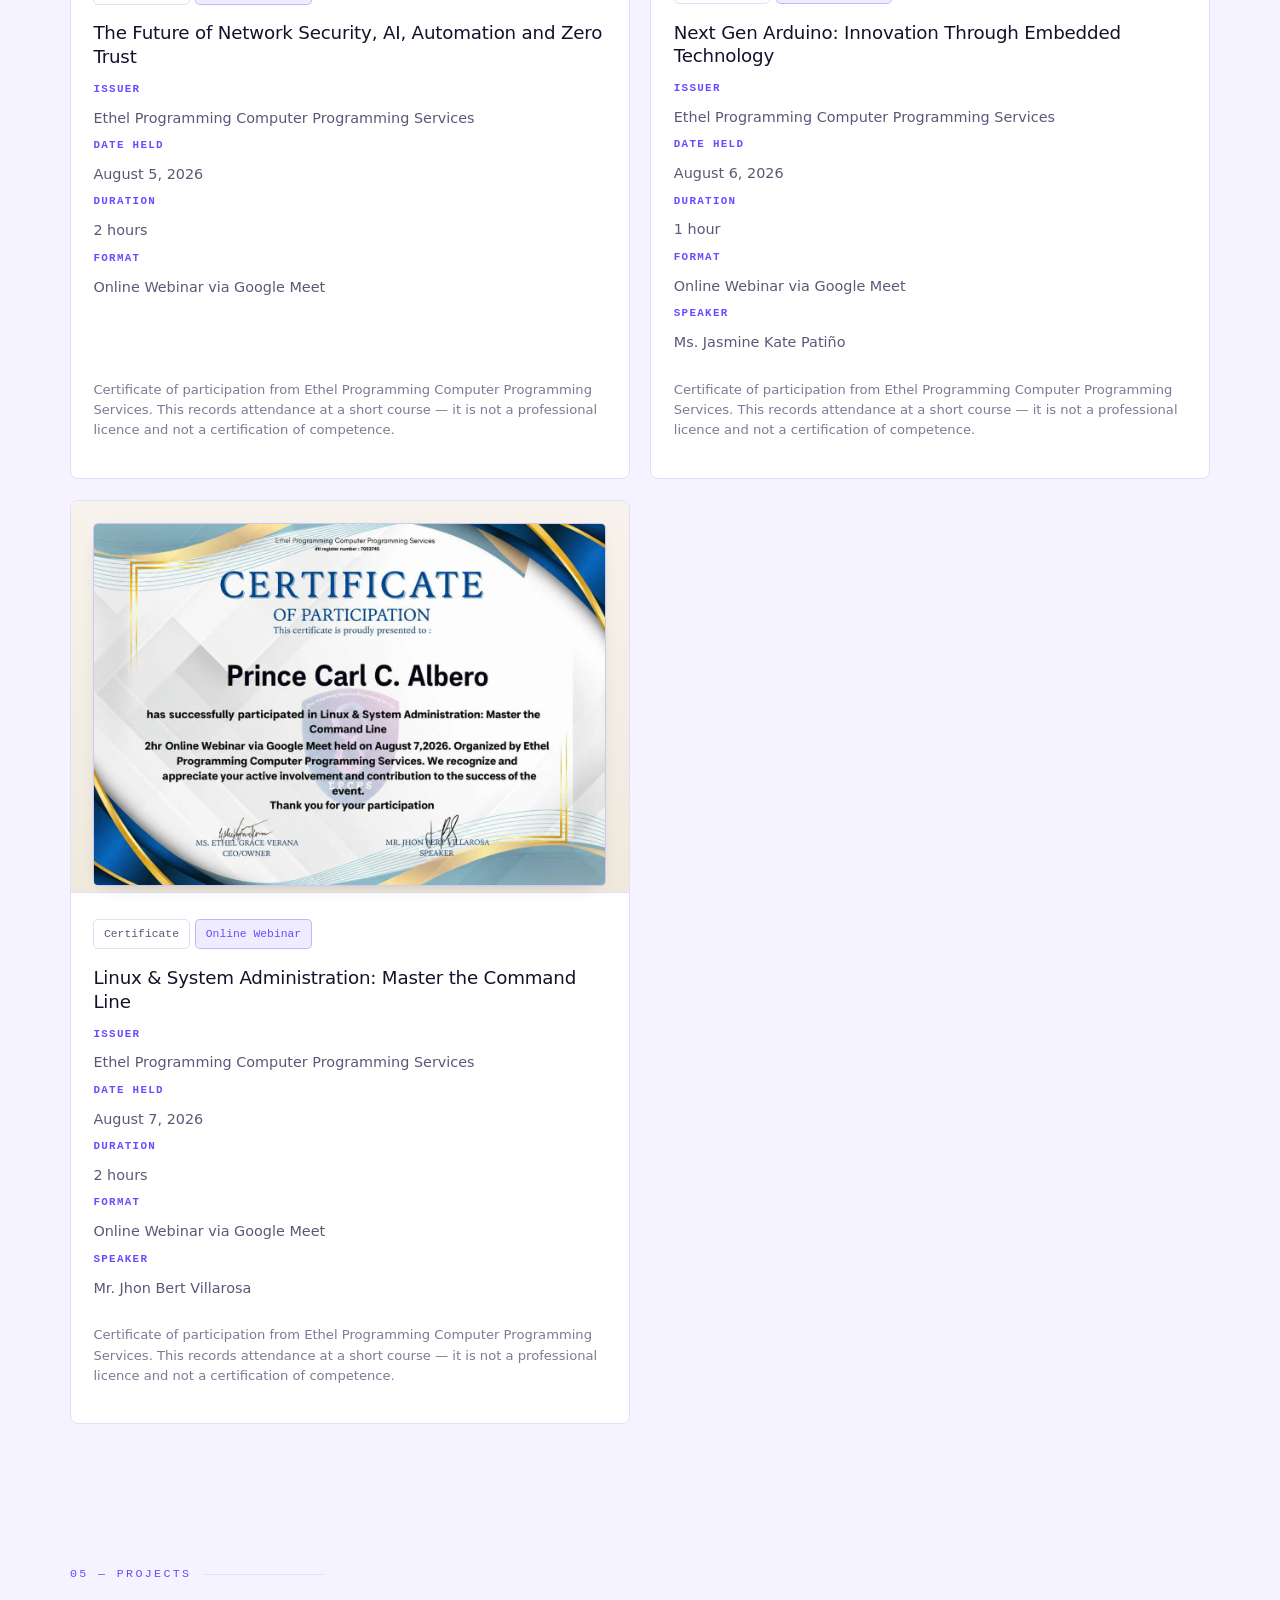
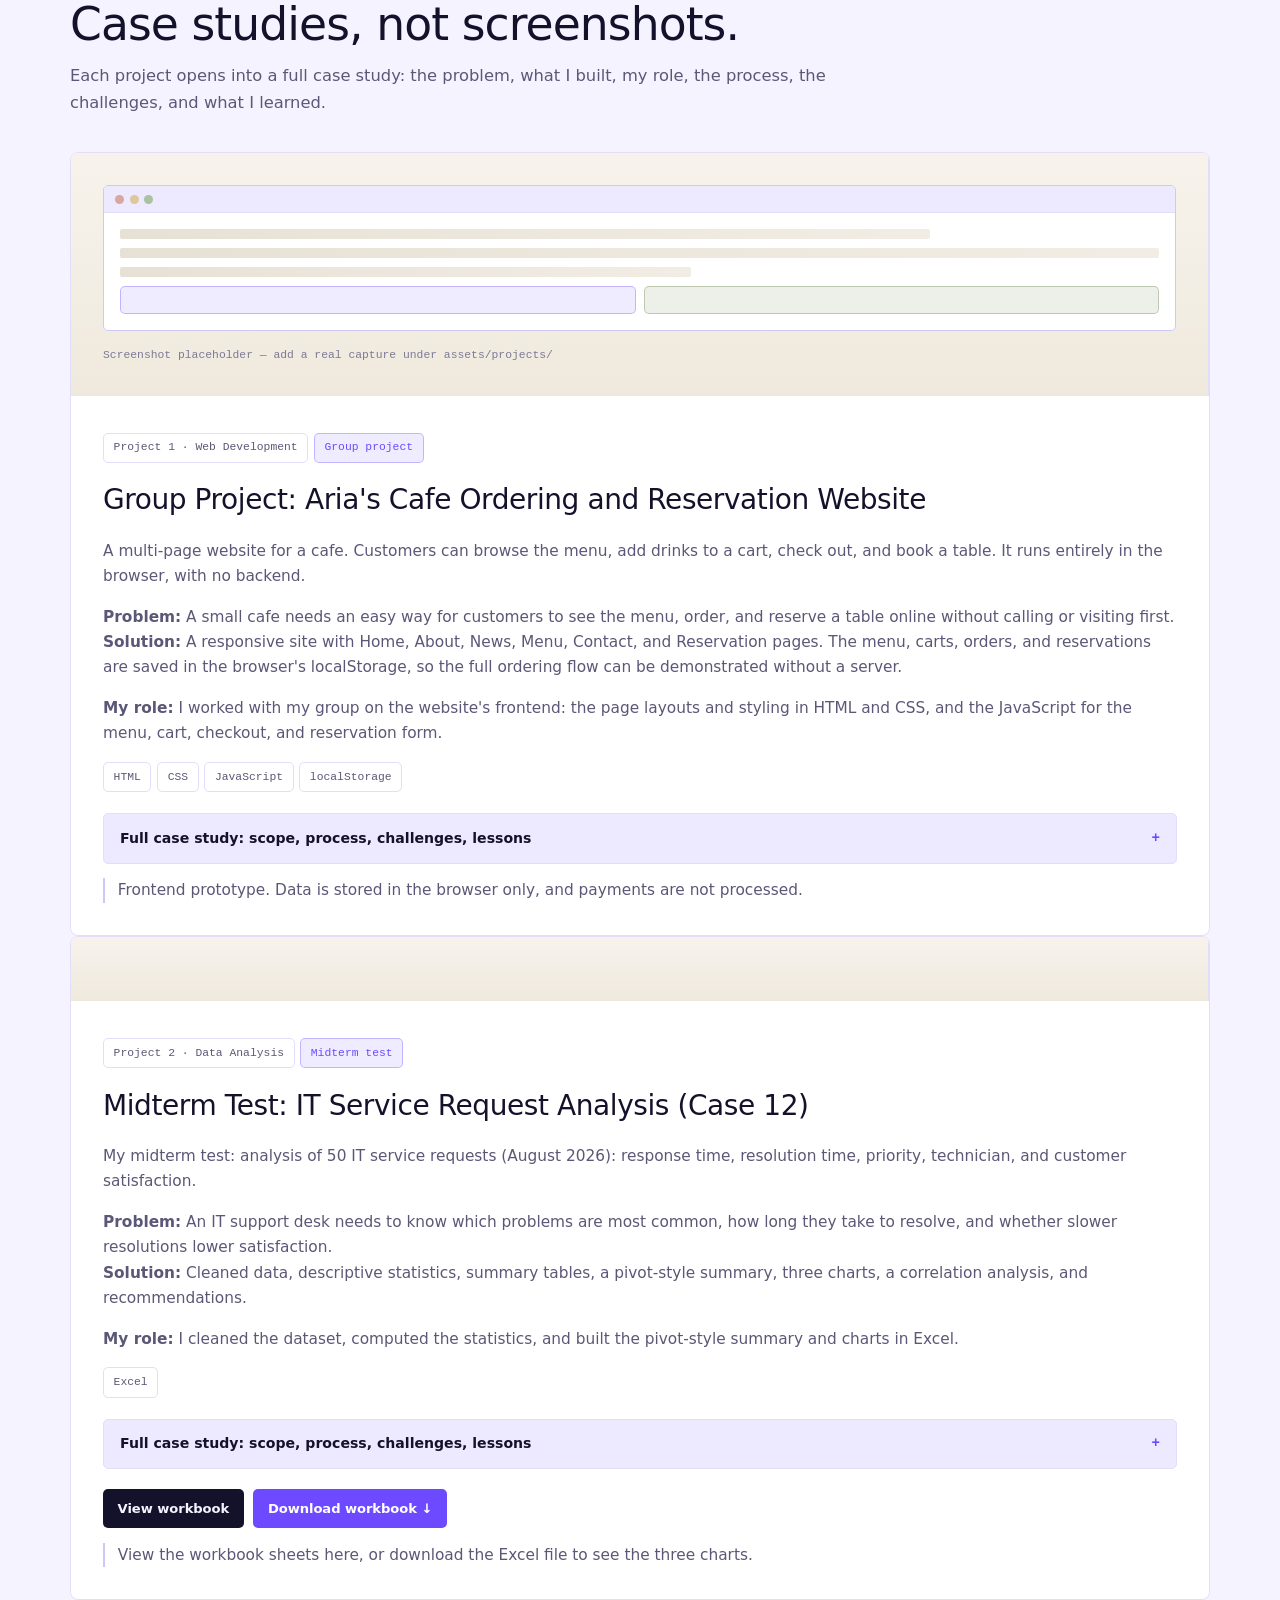
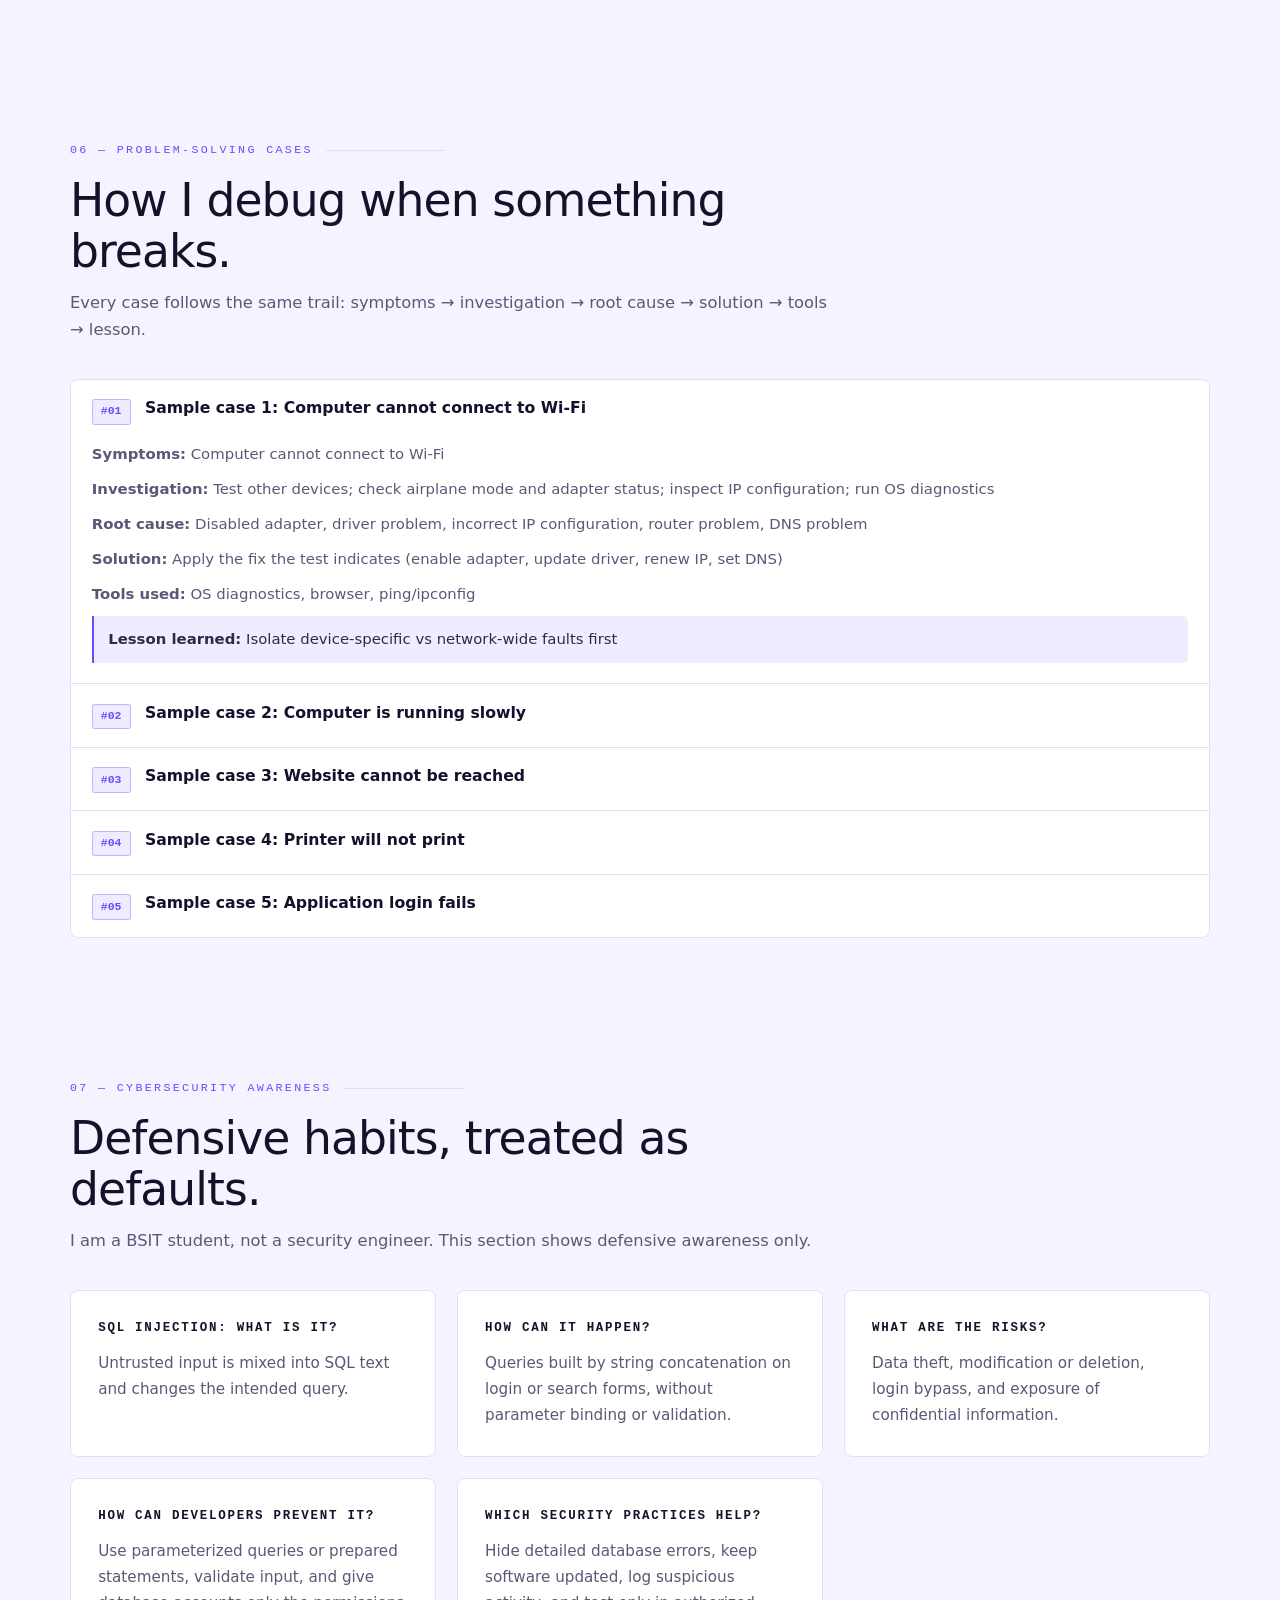
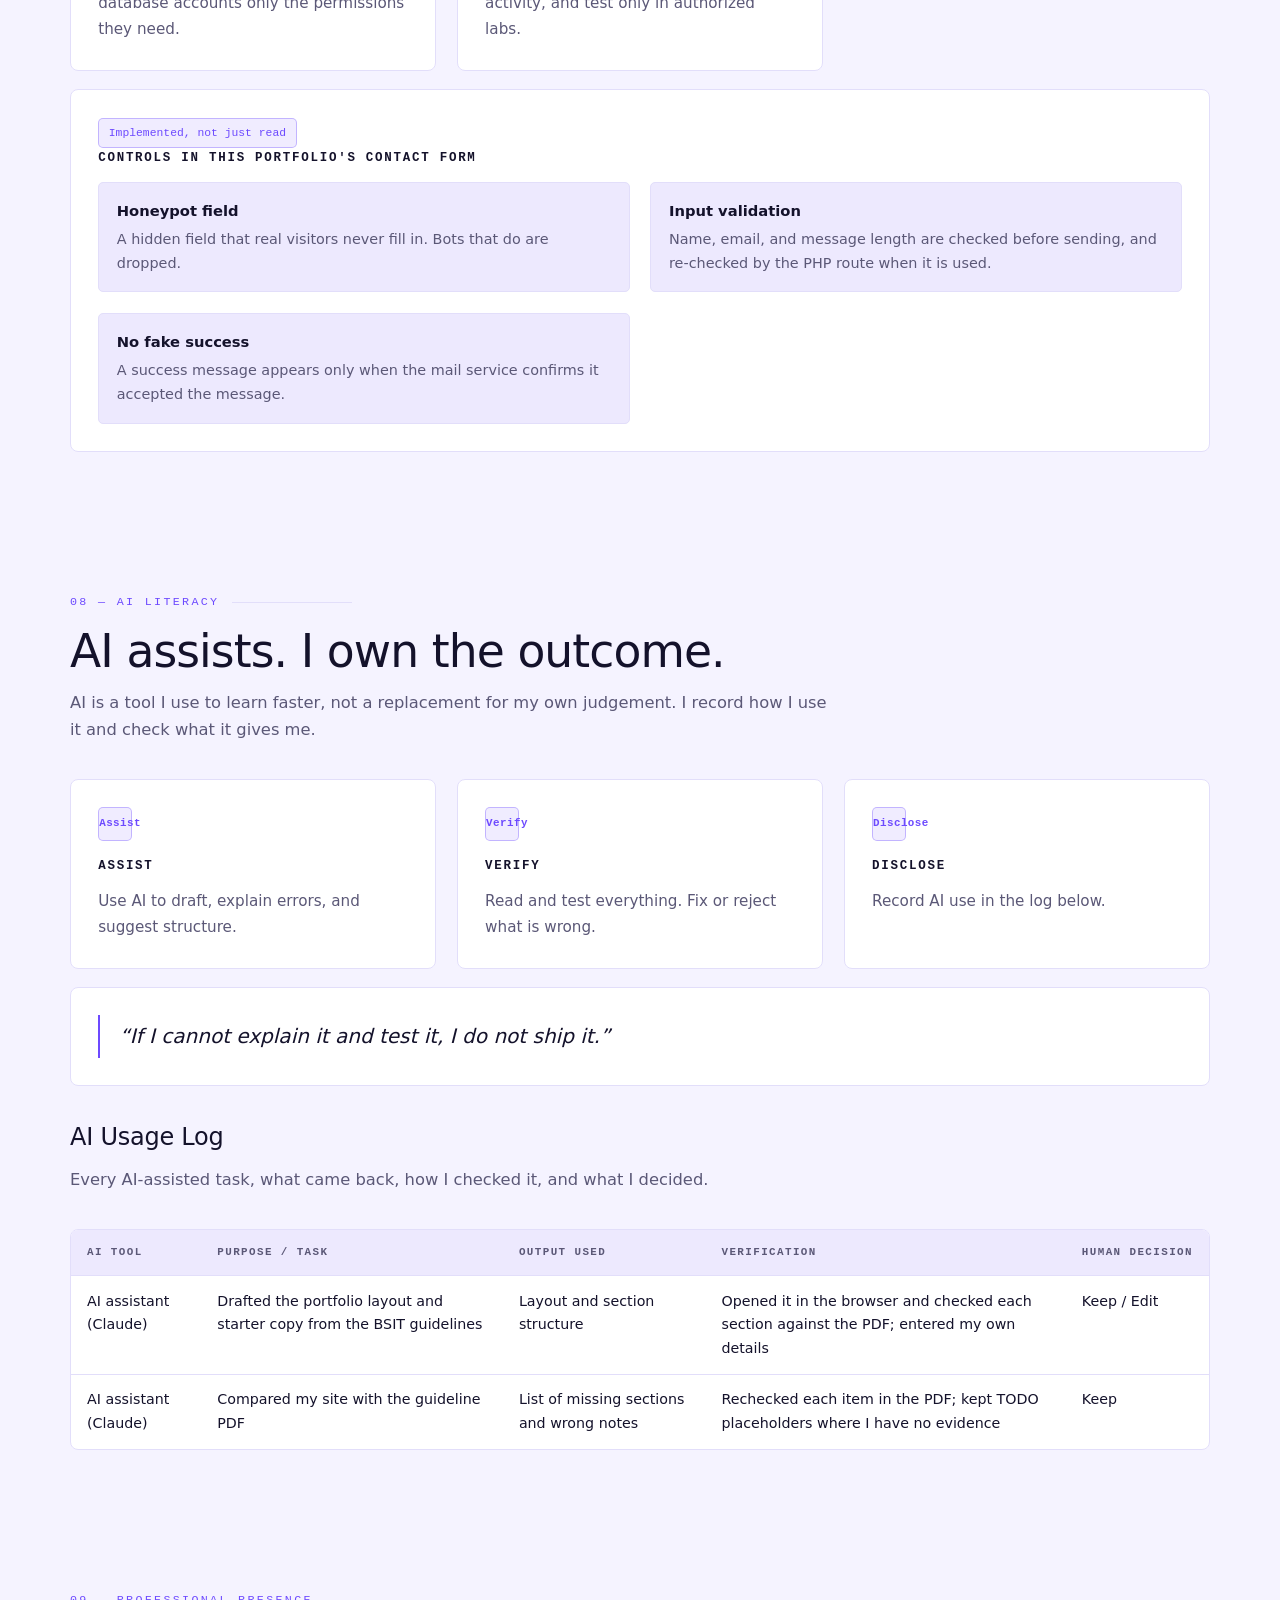
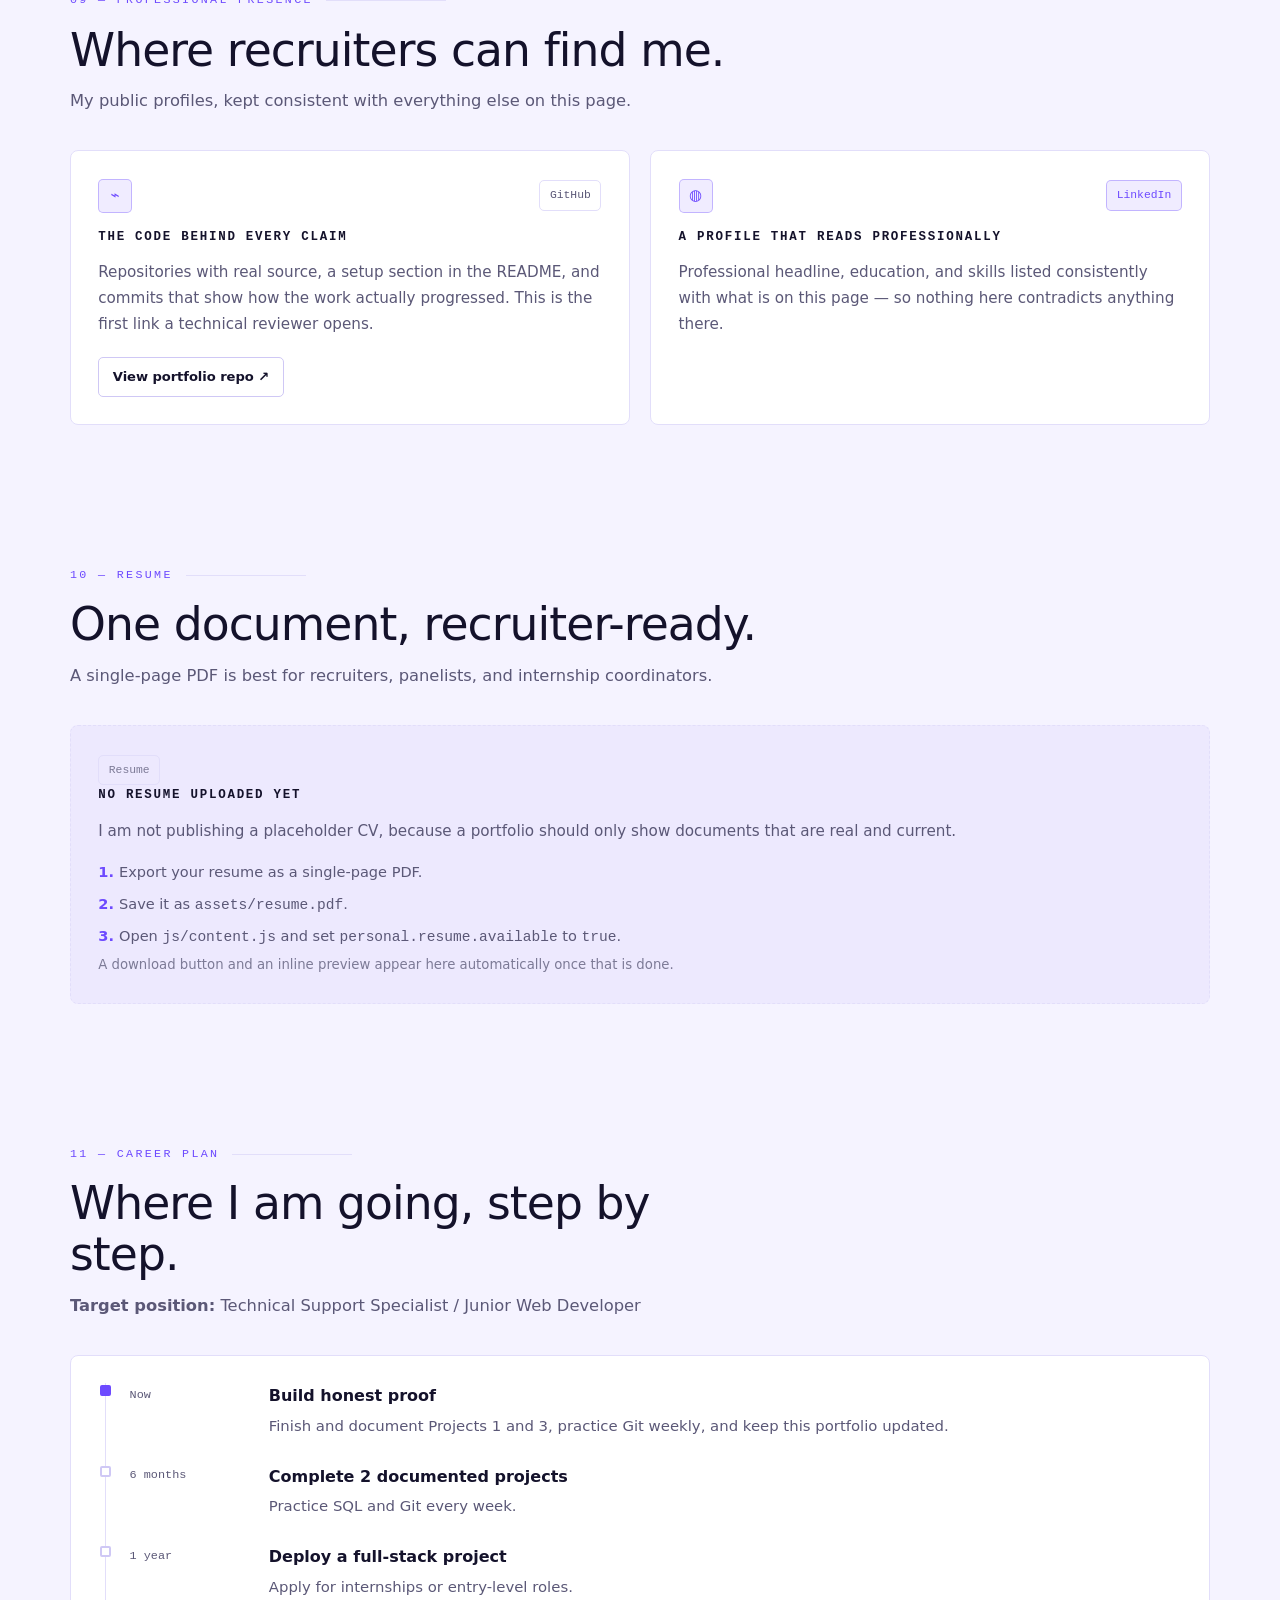
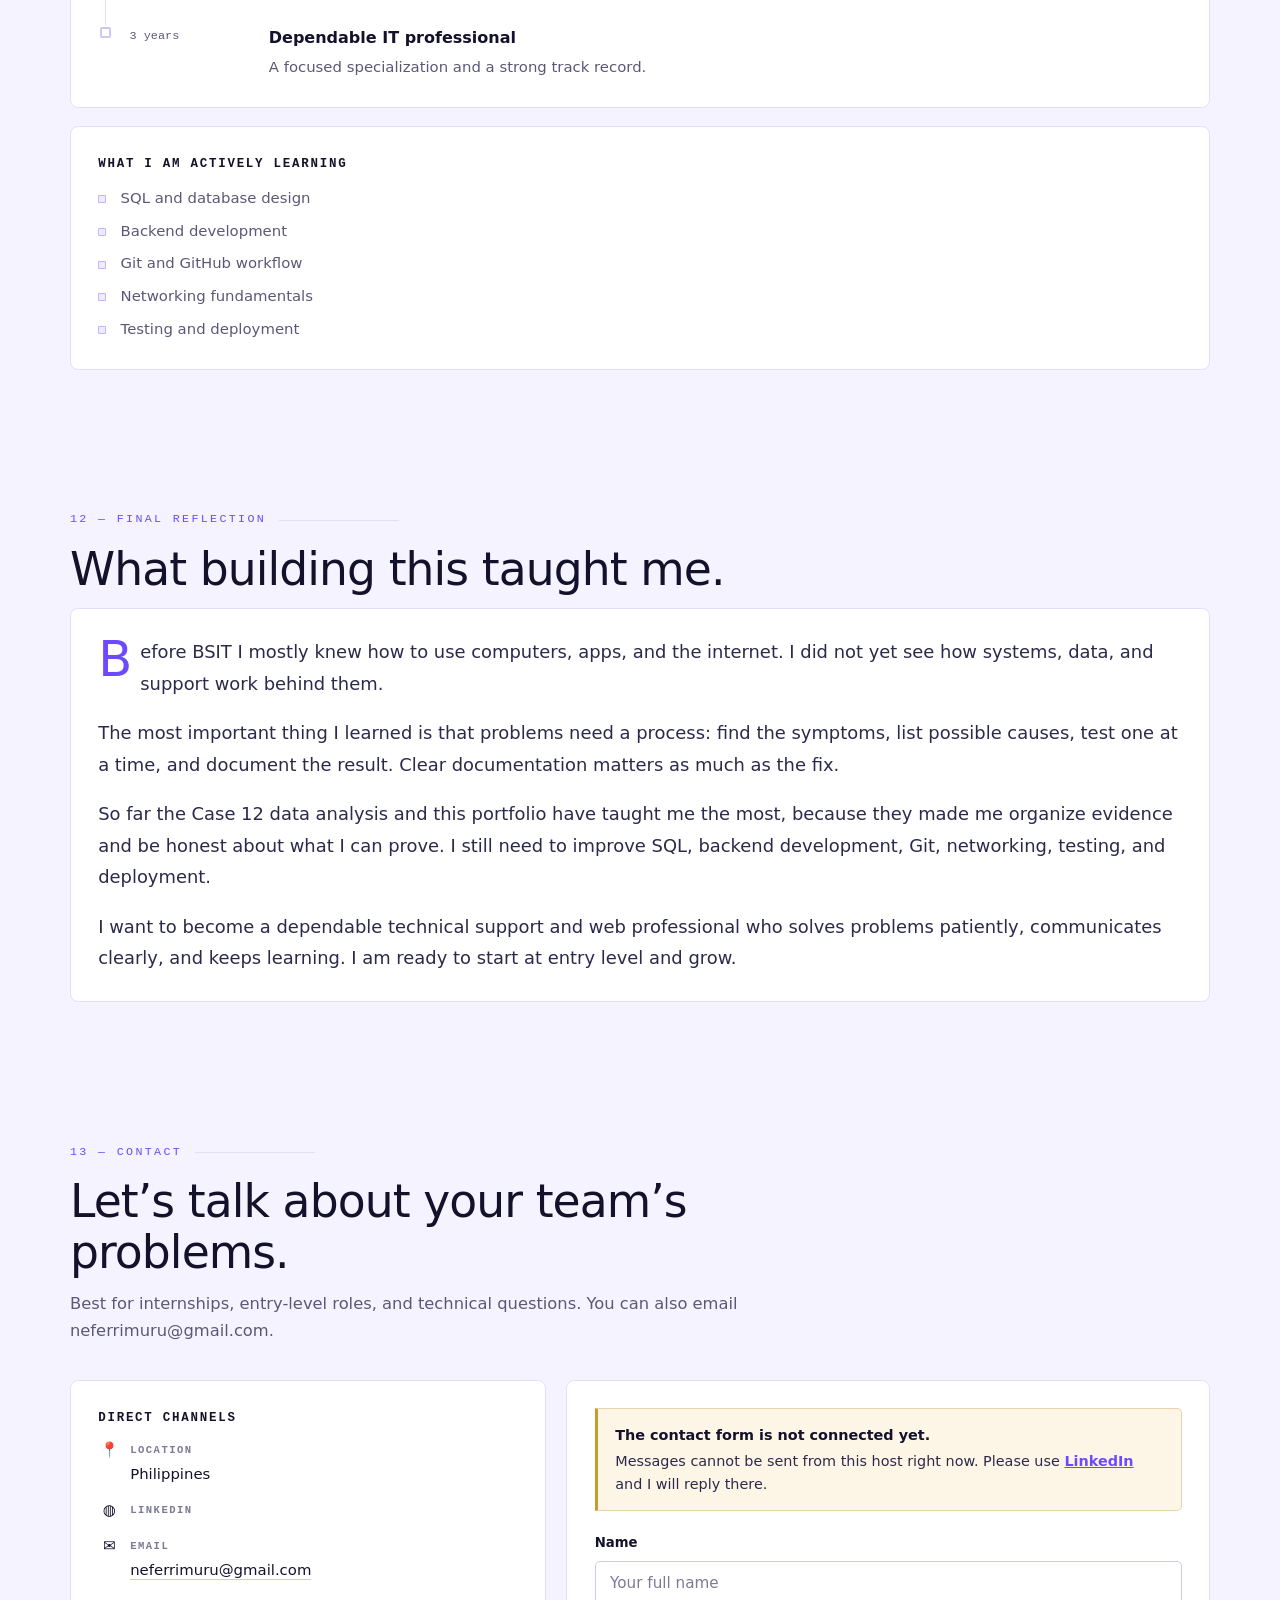
==== commit 1a2ebb6d: "Update index.html" ====
--- a/index.html
+++ b/index.html
@@ -1,157 +1,444 @@
-<!DOCTYPE html>
+<!doctype html>
 <html lang="en">
 <head>
-  <meta charset="UTF-8">
-  <title>Aria's Cafe</title>
-  <link rel="stylesheet" href="dcsa.css">
-<script src="aria-local.js"></script>
+  <meta charset="utf-8">
+  <meta name="viewport" content="width=device-width,initial-scale=1,viewport-fit=cover">
+  <title>Prince Carl Albero Portfolio</title>
+  <link href="https://fonts.googleapis.com/css2?family=DM+Mono:wght@400;500&family=Manrope:wght@400;500;700;800&display=swap" rel="stylesheet">
+  <link rel="stylesheet" href="styles.css">
+  <!-- Sets data-theme before first paint to avoid a flash; must stay in <head> -->
+  <script src="theme-init.js"></script>
 </head>
 <body>
-
-  <!-- ===== NAVIGATION ===== -->
-  <nav>
-    <div style="display: flex; align-items: center; gap: 10px;">
-      <img src="img/olog.jpg" alt="Aria's Cafe Logo" style="width: 50px; height: 50px;">
-      <strong>Aria's Cafe</strong>
+  <a class="skip-link" href="#main">Skip to content</a>
+
+  <div class="bg-paper" aria-hidden="true"></div>
+
+  <noscript>
+    <div class="noscript-note">
+      This portfolio uses a small amount of JavaScript to render its content from
+      <span class="mono">content.js</span>. Please enable JavaScript to view the sections below.
     </div>
-    
-    <div class="nav-buttons">
-      <button class="btn" onclick="window.location.href='index.html'">Home</button>
-      <div class="dropdown">
-        <button class="btn">About Us ▼</button>
-        <div class="dropdown-content">
-          <button onclick="window.location.href='history.html'">Our History</button>   
-          <button onclick="window.location.href='mission.html'">Our Mission & Vision</button>
-        </div>
-      </div>
-
-      <button class="btn" onclick="window.location.href='news.html'">News & Articles</button>
+  </noscript>
+
+  <!-- ======================= HEADER ======================= -->
+  <header class="site-header">
+    <div class="container nav">
+      <a class="brand" href="#home" aria-label="Prince Carl Albero — home">
+        <span class="brand-mark" aria-hidden="true">PA</span>
+        <span><small>Portfolio</small><strong>Prince Carl Albero</strong></span>
+      </a>
+
+      <nav aria-label="Primary">
+        <ul class="nav-links">
+          <li><a data-nav href="#home" class="active">Home</a></li>
+          <li><a data-nav href="#about">About</a></li>
+          <li><a data-nav href="#skills">Skills</a></li>
+          <li><a data-nav href="#certifications">Certifications</a></li>
+          <li><a data-nav href="#projects">Projects</a></li>
+          <li><a data-nav href="#problem-solving">Cases</a></li>
+          <li><a data-nav href="#career">Career</a></li>
+          <li><a data-nav href="#contact">Contact</a></li>
+        </ul>
+      </nav>
+
+      <div class="nav-cta">
+        <button class="theme-toggle" id="themeToggle" type="button" aria-label="Switch to dark theme" title="Switch theme">
+          <svg class="icon-moon" width="17" height="17" viewBox="0 0 24 24" fill="none" stroke="currentColor" stroke-width="1.8" stroke-linecap="round" stroke-linejoin="round" aria-hidden="true" focusable="false">
+            <path d="M21 12.79A9 9 0 1 1 11.21 3 7 7 0 0 0 21 12.79z" />
+          </svg>
+          <svg class="icon-sun" width="17" height="17" viewBox="0 0 24 24" fill="none" stroke="currentColor" stroke-width="1.8" stroke-linecap="round" stroke-linejoin="round" aria-hidden="true" focusable="false">
+            <circle cx="12" cy="12" r="4.2" />
+            <path d="M12 1.8v2.4M12 19.8v2.4M4.2 4.2l1.7 1.7M18.1 18.1l1.7 1.7M1.8 12h2.4M19.8 12h2.4M4.2 19.8l1.7-1.7M18.1 5.9l1.7-1.7" />
+          </svg>
+        </button>
+        <a class="btn btn-ghost btn-sm" id="navGithub" href="#" target="_blank" rel="noopener noreferrer">GitHub</a>
+        <a class="btn btn-primary btn-sm" href="#contact">Contact</a>
+        <button class="menu-btn" id="menuBtn" type="button" aria-expanded="false" aria-controls="mobileMenu" aria-label="Open menu">☰</button>
+      </div>
     </div>
 
-    <button class="btn" onclick="window.location.href='menu.html'">Menu</button>
-  </div>
-
-    <button class="btn" onclick="window.location.href='contact.html'">Contact Us</button>
-  </div>
-
-  <button class="btn" onclick="window.location.href='reservation.html'">Reservation</button>
-</div>
-
-    <div class="profile-wrapper" id="profileWrapper">
-      <button id="profileBtn" class="profile-btn" aria-haspopup="true" aria-expanded="false">☰</button>
-      <ul id="profileMenu" class="profile-menu">
-        <li><a href="profile.html" class="profile-item">👤 My Profile</a></li>
-        <li><a href="login.html" id="logoutBtn" class="profile-item">➜] Logout</a></li>
-      </ul>
-    </div>
-  </nav>
-
-  <!-- ===== HOME SECTION ===== -->
-<section id="home" class="home-hero">
-
-  <div class="hero-overlay"></div>
-
-  <div class="hero-content">
-    <p class="hero-small">WELCOME TO</p>
-
-    <h1>Aria's Cafe</h1>
-
-    <p class="hero-subtitle">
-      Fresh Coffee. Delicious Moments. ❤️
-    </p>
-
-    <p class="hero-description">
-      Start your day with the perfect cup of coffee
-      and enjoy delicious treats made for you.
-    </p>
-
-    <div class="hero-buttons">
-      <button onclick="window.location.href='menu.html'" class="hero-btn">
-        ☕ View Our Menu
-      </button>
-
-      <button onclick="window.location.href='reservation.html'" class="hero-btn outline">
-        📅 Make a Reservation
-      </button>
-    </div>
-  </div>
-
-</section>
-
-<!-- ===== FEATURED SECTION ===== -->
-<section class="featured-section">
-
-  <div class="section-title">
-    <p>OUR FAVORITES</p>
-    <h2>Something Delicious Awaits You</h2>
-    <span>☕</span>
-  </div>
-
-  <div class="featured-grid">
-
-    <div class="featured-card">
-      <img src="img/b1.jpg" alt="Fresh Coffee">
-      <div class="featured-info">
-        <h3>Classic Milk Tea</h3>
-        <p>
-          Enjoy a creamy and refreshing milk tea made with rich tea, smooth milk, and delicious pearls.
+    <nav class="mobile-menu" id="mobileMenu" aria-label="Mobile">
+      <a data-nav href="#home">Home</a>
+      <a data-nav href="#about">About</a>
+      <a data-nav href="#education">Education</a>
+      <a data-nav href="#skills">Skills</a>
+      <a data-nav href="#certifications">Certifications</a>
+      <a data-nav href="#projects">Projects</a>
+      <a data-nav href="#problem-solving">Problem-Solving Cases</a>
+      <a data-nav href="#security">Cybersecurity Awareness</a>
+      <a data-nav href="#ai">AI Literacy</a>
+      <a data-nav href="#presence">GitHub &amp; LinkedIn</a>
+      <a data-nav href="#resume">Resume</a>
+      <a data-nav href="#career">Career Plan</a>
+      <a data-nav href="#reflection">Reflection</a>
+      <a data-nav href="#contact">Contact</a>
+    </nav>
+  </header>
+
+  <main id="main">
+
+    <!-- ======================= 01 HERO ======================= -->
+    <section class="hero" id="home" aria-labelledby="hero-title">
+      <div class="container hero-grid">
+        <div class="hero-copy">
+          <span class="eyebrow"><span class="pulse" aria-hidden="true"></span> <span id="heroAvailability">Open to internship / entry-level roles</span></span>
+
+          <h1 id="hero-title">Hi, I&rsquo;m <span class="grad">Prince Carl Albero</span></h1>
+          <p class="hero-role">BSIT Student / Technical Support</p>
+
+          <p class="hero-lede">
+            I&rsquo;m a BSIT student specializing in technical support, building my skills in troubleshooting, data analysis, and web development.
+          </p>
+
+          <div class="hero-actions">
+            <a class="btn btn-primary" href="#projects">View My Projects</a>
+            <a class="btn btn-ghost" id="heroResumeBtn" href="#resume" hidden>Download Resume</a>
+            <a class="btn btn-ghost" id="heroGithub" href="#" target="_blank" rel="noopener noreferrer">GitHub &#8599;</a>
+            <a class="btn btn-ghost" id="heroLinkedin" href="#" target="_blank" rel="noopener noreferrer">LinkedIn &#8599;</a>
+            <a class="btn btn-ghost" href="#contact">Contact</a>
+          </div>
+
+          <div class="hero-meta">
+            <span><span id="heroLocation">Philippines</span></span>
+            <a id="heroEmailLink" href="#" hidden></a>
+          </div>
+        </div>
+
+        <figure class="portrait">
+          <div class="portrait-frame">
+            <!-- Profile avatar. `personal.photo` in content.js supplies the file.
+                 If the image is missing or fails to load, the initials stay visible,
+                 so the panel is never empty or broken. -->
+            <div class="portrait-photo" id="heroAvatar">
+              <span class="portrait-initials" aria-hidden="true">PA</span>
+            </div>
+          </div>
+          <figcaption class="portrait-caption">
+            <strong>Prince Carl Albero</strong>
+            <span>BSIT Student &middot; Philippines</span>
+          </figcaption>
+          <div class="now-card">
+            <span class="now-label">Currently</span>
+            <p class="now-line">Studying BSIT at Datamex College of Saint Adeline</p>
+            <p class="now-line">Documenting my projects and troubleshooting cases</p>
+            <p class="now-line">Looking for an internship or entry-level role</p>
+          </div>
+          <div class="portrait-tags">
+            <span class="tag">Technical support</span>
+            <span class="tag">Problem-solving</span>
+            <span class="tag">Responsible AI</span>
+          </div>
+        </figure>
+      </div>
+    </section>
+
+    <!-- ======================= 02 ABOUT ======================= -->
+    <section class="block" id="about" aria-labelledby="about-t">
+      <div class="container">
+        <p class="kicker reveal">01 — About Me</p>
+        <h2 class="h2 reveal" id="about-t">A student who prefers to understand the problem before fixing it.</h2>
+        <p class="sub reveal">Background, strengths, and where I am heading.</p>
+
+        <div class="grid-2">
+          <article class="card reveal">
+            <h3 class="card-title">Profile</h3>
+            <div id="aboutParagraphs" class="prose"></div>
+            <div class="tag-row" id="aboutTags">
+              <span class="tag">Education-first</span>
+              <span class="tag teal">Security-aware</span>
+              <span class="tag grey">AI-verified workflow</span>
+            </div>
+          </article>
+
+          <div class="card reveal">
+            <h3 class="card-title">Strengths &amp; Interests</h3>
+            <div class="grid-2 grid-2-tight">
+              <div>
+                <h4 class="mini-head">Strengths</h4>
+                <ul class="tick-list" id="aboutStrengths"></ul>
+              </div>
+              <div>
+                <h4 class="mini-head">Interests</h4>
+                <ul class="tick-list" id="aboutInterests"></ul>
+              </div>
+            </div>
+          </div>
+        </div>
+      </div>
+    </section>
+
+    <!-- ======================= 03 EDUCATION ======================= -->
+    <section class="block" id="education" aria-labelledby="edu-t">
+      <div class="container">
+        <p class="kicker reveal">02 — Education</p>
+        <h2 class="h2 reveal" id="edu-t">Where I studied, and what I focused on.</h2>
+        <p class="sub reveal">Formal study plus the self-directed work that actually taught me to build.</p>
+
+        <div class="grid-2">
+          <div class="card reveal">
+            <h3 class="card-title">Academic Background</h3>
+            <ul class="timeline" id="eduTimeline"></ul>
+          </div>
+
+          <div class="card reveal">
+            <h3 class="card-title">Relevant Coursework</h3>
+            <ul class="tick-list" id="eduCoursework"></ul>
+            
+          </div>
+        </div>
+
+        
+      </div>
+    </section>
+
+    <!-- ======================= 04 SKILLS ======================= -->
+    <section class="block" id="skills" aria-labelledby="skills-t">
+      <div class="container">
+        <p class="kicker reveal">03 — Technical Skills</p>
+        <h2 class="h2 reveal" id="skills-t">Categorised, with honest levels instead of percentages.</h2>
+        <p class="sub reveal" id="skillsNote"></p>
+        <div class="grid-3" id="skillsGrid"></div>
+      </div>
+    </section>
+
+    <!-- ======================= 04 CERTIFICATIONS ======================= -->
+    <section class="block" id="certifications" aria-labelledby="cert-t">
+      <div class="container">
+        <p class="kicker reveal">04 — Certifications</p>
+        <h2 class="h2 reveal" id="cert-t">Certificates of participation, not licences.</h2>
+        <p class="sub reveal" id="certNote"></p>
+        <div class="grid-2" id="certificationsGrid"></div>
+      </div>
+    </section>
+
+    <!-- ======================= 05 PROJECTS ======================= -->
+    <section class="block" id="projects" aria-labelledby="proj-t">
+      <div class="container">
+        <p class="kicker reveal">05 — Projects</p>
+        <h2 class="h2 reveal" id="proj-t">Case studies, not screenshots.</h2>
+        <p class="sub reveal">
+          Each project opens into a full case study: the problem, what I built, my role,
+          the process, the challenges, and what I learned.
         </p>
-      </div>
-    </div>
-
-    <div class="featured-card">
-      <img src="img/b3.jpg" alt="Fresh Pastries">
-      <div class="featured-info">
-        <h3>Fresh Pastries</h3>
-        <p>
-          Perfectly baked treats to pair with your favorite drink.
+
+        
+
+        <div id="projectsList"></div>
+      </div>
+    </section>
+
+    <!-- ======================= 06 PROBLEM SOLVING ======================= -->
+    <section class="block" id="problem-solving" aria-labelledby="ps-t">
+      <div class="container">
+        <p class="kicker reveal">06 — Problem-Solving Cases</p>
+        <h2 class="h2 reveal" id="ps-t">How I debug when something breaks.</h2>
+        <p class="sub reveal">
+          Every case follows the same trail: symptoms &rarr; investigation &rarr; root cause
+          &rarr; solution &rarr; tools &rarr; lesson.
         </p>
-      </div>
-    </div>
-
-    <div class="featured-card">
-      <img src="img/b4.jpg" alt="Cozy Cafe">
-      <div class="featured-info">
-        <h3>Cozy Atmosphere</h3>
-        <p>
-          Relax, enjoy your coffee, and make wonderful memories.
+
+        
+
+        <div class="acc reveal" id="casesList"></div>
+      </div>
+    </section>
+
+    <!-- ======================= 07 CYBERSECURITY ======================= -->
+    <section class="block" id="security" aria-labelledby="sec-t">
+      <div class="container">
+        <p class="kicker reveal">07 — Cybersecurity Awareness</p>
+        <h2 class="h2 reveal" id="sec-t">Defensive habits, treated as defaults.</h2>
+        <p class="sub reveal" id="secDisclaimer"></p>
+
+        <div class="grid-3" id="secTopics"></div>
+
+        <div class="card reveal" style="margin-top:1.1rem">
+          <span class="tag teal">Implemented, not just read</span>
+          <h3 class="card-title" id="secImplTitle"></h3>
+          <div class="grid-2" id="secImplemented"></div>
+        </div>
+      </div>
+    </section>
+
+    <!-- ======================= 08 AI LITERACY ======================= -->
+    <section class="block" id="ai" aria-labelledby="ai-t">
+      <div class="container">
+        <p class="kicker reveal">08 — AI Literacy</p>
+        <h2 class="h2 reveal" id="ai-t">AI assists. I own the outcome.</h2>
+        <p class="sub reveal" id="aiStance"></p>
+
+        <div class="grid-3" id="aiPrinciples"></div>
+
+        <div class="card reveal" style="margin-top:1.1rem">
+          <p class="pull" id="aiRule"></p>
+        </div>
+
+        <h3 class="h3 reveal" style="margin-top:2rem">AI Usage Log</h3>
+        <p class="sub reveal">
+          Every AI-assisted task, what came back, how I checked it, and what I decided.
         </p>
-      </div>
-    </div>
-
-  </div>
-
-</section>
-
-
-  
-
-
-  <!-- ===== FOOTER ===== -->
-  <footer class="footer">
-    <div class="footer-container">
-      
-      <div class="footer-section">
-        <h2>🏫 Branches</h2>
-        <p>Parañaque, Metro Manila</p>
-        <p>Pasay City, Metro Manila</p>
-        <p>Caloocan City, Metro Manila</p>
-      </div>
-
-      <div class="footer-section">
-        <h2>📞 Contact</h2>
-        <p>+63-929-551-5005</p>
-        <p>+63-926-395-8937</p>
-        <p>Email: <a href="mailto:info@datamex.edu.ph">aria@gmail.com.ph</a></p>
-      </div>
-
-    </div>
-
-    <div class="footer-bottom">
-      <p>© 2025 Aria's Cafe. All Rights Reserved.</p>
+
+        <div class="table-wrap reveal">
+          <table>
+            <caption class="sr-only">AI usage log: tool, purpose, output used, verification method, and final human decision</caption>
+            <thead>
+              <tr>
+                <th scope="col">AI Tool</th>
+                <th scope="col">Purpose / Task</th>
+                <th scope="col">Output Used</th>
+                <th scope="col">Verification</th>
+                <th scope="col">Human Decision</th>
+              </tr>
+            </thead>
+            <tbody id="aiLogBody"></tbody>
+          </table>
+        </div>
+      </div>
+    </section>
+
+    <!-- ======================= 09 PRESENCE ======================= -->
+    <section class="block" id="presence" aria-labelledby="pres-t">
+      <div class="container">
+        <p class="kicker reveal">09 — Professional Presence</p>
+        <h2 class="h2 reveal" id="pres-t">Where recruiters can find me.</h2>
+        <p class="sub reveal">My public profiles, kept consistent with everything else on this page.</p>
+        <div class="presence-grid" id="presenceGrid"></div>
+      </div>
+    </section>
+
+    <!-- ======================= 10 RESUME ======================= -->
+    <section class="block" id="resume" aria-labelledby="res-t">
+      <div class="container">
+        <p class="kicker reveal">10 — Resume</p>
+        <h2 class="h2 reveal" id="res-t">One document, recruiter-ready.</h2>
+        <p class="sub reveal">A single-page PDF is best for recruiters, panelists, and internship coordinators.</p>
+        <div id="resumeArea"></div>
+      </div>
+    </section>
+
+    <!-- ======================= 11 CAREER ======================= -->
+    <section class="block" id="career" aria-labelledby="car-t">
+      <div class="container">
+        <p class="kicker reveal">11 — Career Plan</p>
+        <h2 class="h2 reveal" id="car-t">Where I am going, step by step.</h2>
+        <p class="sub reveal"><strong style="color:var(--text)">Target position:</strong> <span id="careerTarget"></span></p>
+
+        <div class="card reveal roadmap" id="careerRoadmap"></div>
+
+        <div class="card reveal" style="margin-top:1.1rem">
+          <h3 class="card-title">What I am actively learning</h3>
+          <ul class="tick-list" id="careerLearning"></ul>
+          
+        </div>
+      </div>
+    </section>
+
+    <!-- ======================= 12 REFLECTION ======================= -->
+    <section class="block" id="reflection" aria-labelledby="ref-t">
+      <div class="container">
+        <p class="kicker reveal">12 — Final Reflection</p>
+        <h2 class="h2 reveal" id="ref-t">What building this taught me.</h2>
+        <div class="card reveal">
+          <div class="reflection" id="reflectionBody"></div>
+        </div>
+      </div>
+    </section>
+
+    <!-- ======================= 13 CONTACT ======================= -->
+    <section class="block" id="contact" aria-labelledby="con-t">
+      <div class="container">
+        <p class="kicker reveal">13 — Contact</p>
+        <h2 class="h2 reveal" id="con-t">Let&rsquo;s talk about your team&rsquo;s problems.</h2>
+        <p class="sub reveal" id="contactIntro"></p>
+
+        <div class="contact-grid">
+          <div class="card reveal">
+            <h3 class="card-title">Direct channels</h3>
+            <ul class="channel-list" id="contactChannels"></ul>
+            <hr class="rule" />
+            <p class="hint">
+              For recruiters: share the role, the stack, and the location and I&rsquo;ll reply with
+              relevant project links and availability.
+            </p>
+            <p class="hint">
+              I reply from the Philippines, and I do not publish a residential address.
+            </p>
+          </div>
+
+          <form class="card reveal" id="contactForm" action="api/contact.php" method="post" novalidate aria-label="Contact form">
+            <!-- Real server-side delivery. Success is only reported when the
+                 mail service confirms it accepted the message. -->
+            <input type="hidden" name="_subject" value="Portfolio inquiry" />
+            <input type="text" name="_honey" class="hp" tabindex="-1" autocomplete="off" aria-hidden="true" />
+
+            <div class="form-notice" id="formNotice" hidden>
+              <strong>The contact form is not connected yet.</strong>
+              Messages cannot be sent from this host right now. Please use
+              <a id="noticeLinkedin" href="#" target="_blank" rel="noopener noreferrer">LinkedIn</a>
+              and I will reply there.
+            </div>
+
+            <div class="field" data-field="name">
+              <label for="f-name">Name</label>
+              <input id="f-name" name="name" type="text" placeholder="Your full name" autocomplete="name" required />
+              <p class="error">Please enter your name.</p>
+            </div>
+
+            <div class="field" data-field="email">
+              <label for="f-email">Email</label>
+              <input id="f-email" name="email" type="email" placeholder="you@company.com" autocomplete="email" required />
+              <p class="error">Enter a valid email address.</p>
+            </div>
+
+            <div class="field" data-field="subject">
+              <label for="f-subject">Subject</label>
+              <input id="f-subject" name="subject" type="text" placeholder="Internship / Junior role / Project inquiry" required />
+              <p class="error">Please add a subject.</p>
+            </div>
+
+            <div class="field" data-field="message">
+              <label for="f-message">Message</label>
+              <textarea id="f-message" name="message" placeholder="Hi — I saw your project on&hellip; I'd like to discuss&hellip;" required></textarea>
+              <p class="hint">At least 10 characters. Please do not include sensitive information.</p>
+              <p class="error">Message needs at least 10 characters.</p>
+            </div>
+
+            <button class="btn btn-primary" type="submit" id="sendBtn" style="width:100%">Send Message</button>
+            <div class="form-status" id="formStatus" role="status" aria-live="polite"></div>
+            <p class="hint" id="formNote"></p>
+          </form>
+        </div>
+      </div>
+    </section>
+  </main>
+
+  <button id="toTop" type="button" aria-label="Back to top" title="Back to top">&#8593;</button>
+
+  <footer>
+    <div class="container foot">
+      <span>
+        &copy; <span id="year">2026</span> Prince Carl Albero &middot;
+        Built with vanilla HTML, CSS &amp; JavaScript &middot;
+        <span class="mono">content.js</span> drives all content
+      </span>
+      <nav aria-label="Footer">
+        <a href="#home">Home</a>
+        <a href="#projects">Projects</a>
+        <a href="#resume">Resume</a>
+        <a href="#contact">Contact</a>
+        <a id="footGithub" href="#" target="_blank" rel="noopener noreferrer">GitHub</a>
+        <a id="footLinkedin" href="#" target="_blank" rel="noopener noreferrer">LinkedIn</a>
+      </nav>
     </div>
   </footer>
 
-  <script src="dcsa.js"></script>
+  
+
+  <script src="content.js"></script>
+  <script src="main.js"></script>
+  <script src="workbook-data.js"></script>
+  <script src="workbook-viewer.js"></script>
+  <script src="preview-download.js"></script>
 </body>
 </html>
--- a/styles.css
+++ b/styles.css
@@ -0,0 +1,855 @@
+/* ---- Base reset ---- */
+:root{color-scheme:light;box-sizing:border-box;padding-top:env(safe-area-inset-top,0px);padding-bottom:env(safe-area-inset-bottom,0px)}html{scroll-padding-top:env(safe-area-inset-top,0px)}body{margin:0;padding:0;font:14px -apple-system,BlinkMacSystemFont,sans-serif;background:#fff;color:#000}img{max-width:100%}[hidden]:not([hidden=until-found i]){display:none!important}
+
+/* ============================================================
+   PORTFOLIO DESIGN SYSTEM
+   ------------------------------------------------------------
+   Direction: light editorial / technical-journal
+   Warm paper ground, near-black warm ink, single burnt-orange
+   accent, serif display headings, hairline rules, tight radii.
+
+   Stack: vanilla HTML/CSS/JS. No dependencies, no build step.
+   ============================================================ */
+:root{
+  /* ---- ground & ink ---- */
+  --paper:#faf7f2;
+  --surface:#ffffff;
+  --surface-2:#f4f0e8;
+  --surface-3:#ebe5d9;
+  --ink:#15130f;
+  --ink-2:#3b3730;
+  --muted:#6b655a;
+  --muted-2:#8f8879;
+  --rule:#e4ded2;
+  --rule-strong:#cec5b4;
+
+  /* ---- accent: burnt orange ---- */
+  --accent:#c2410c;
+  --accent-2:#ea580c;
+  --accent-soft:rgba(194,65,12,.08);
+  --accent-line:rgba(194,65,12,.3);
+
+  /* ---- supporting status tones ---- */
+  --olive:#4d6b2f;
+  --olive-soft:rgba(77,107,47,.1);
+  --danger:#b3261e;
+  --danger-soft:rgba(179,38,30,.09);
+  --success:#2f6b4f;
+  --success-soft:rgba(47,107,47,.1);
+  --amber-note-bg:#fdf6e7;
+  --amber-note-rule:#e6d3ab;
+--note-accent:#c99a2e;
+    --input-bg:#ffffff;
+  --mock-bg:#ffffff;
+  --mock-line-a:#e7e1d5;
+  --mock-line-b:#f2ede4;
+  --portrait-a:#f7f3ec;
+  --portrait-b:#efe9dd;
+  --portrait-line:rgba(21,19,15,.028);
+  --badge-fg:#ffffff;
+  --tint-warm:rgba(194,65,12,.05);
+  --tint-white:rgba(255,255,255,.5);
+  --selection:rgba(194,65,12,.18);
+  --header-bg:rgba(250,247,242,.86);
+  --row-hover:rgba(194,65,12,.025);
+  --ink-hover:#000000;
+  --dot-r:#d9a6a0;
+  --dot-y:#dfc79b;
+  --dot-g:#a9c3a0;
+  color-scheme:light;
+
+  --radius:8px;
+  --radius-sm:5px;
+  --radius-lg:12px;
+  --shadow:0 18px 40px -28px rgba(21,19,15,.45);
+  --shadow-sm:0 6px 18px -12px rgba(21,19,15,.35);
+
+  --font-serif:"Newsreader",Georgia,"Times New Roman",serif;
+  --font-sans:"Instrument Sans",system-ui,-apple-system,"Segoe UI",Roboto,Arial,sans-serif;
+  --font-mono:"JetBrains Mono",ui-monospace,SFMono-Regular,Menlo,Consolas,monospace;
+  --max:1140px;
+  --header-h:66px;
+}
+
+/* ============================================================
+   DARK THEME - warm charcoal, not navy. Same accent identity.
+   ============================================================ */
+:root[data-theme="dark"]{
+  --paper:#141210;
+  --surface:#1d1a16;
+  --surface-2:#25221c;
+  --surface-3:#2e2a23;
+  --ink:#f3eee4;
+  --ink-2:#ddd6c9;
+  --muted:#a49b8b;
+  --muted-2:#847b6c;
+  --rule:#302c25;
+  --rule-strong:#484236;
+
+  --accent:#f97316;
+  --accent-2:#fb923c;
+  --accent-soft:rgba(249,115,22,.13);
+  --accent-line:rgba(249,115,22,.4);
+
+  --olive:#a3c184;
+  --olive-soft:rgba(163,193,132,.12);
+  --danger:#f08a80;
+  --danger-soft:rgba(240,138,128,.12);
+  --success:#7fc99f;
+  --success-soft:rgba(127,201,159,.12);
+  --amber-note-bg:#241f16;
+  --amber-note-rule:#4d4227;
+  --note-accent:#c9a24e;
+
+  --input-bg:#17150f;
+  --mock-bg:#1a1814;
+  --mock-line-a:#2b2720;
+  --mock-line-b:#353028;
+  --portrait-a:#1b1815;
+  --portrait-b:#141210;
+  --portrait-line:rgba(243,238,228,.03);
+  --badge-fg:#1a1207;
+  --tint-warm:rgba(249,115,22,.06);
+  --tint-white:rgba(255,255,255,.02);
+  --selection:rgba(249,115,22,.28);
+  --header-bg:rgba(20,18,16,.86);
+  --row-hover:rgba(249,115,22,.05);
+  --ink-hover:#ffffff;
+  --dot-r:#8c5b56;
+  --dot-y:#8c7850;
+  --dot-g:#5f7d58;
+
+  --shadow:0 18px 44px -26px rgba(0,0,0,.75);
+  --shadow-sm:0 6px 20px -12px rgba(0,0,0,.7);
+
+  color-scheme:dark;
+}
+
+*,*::before,*::after{box-sizing:border-box}
+html{scroll-behavior:smooth;-webkit-text-size-adjust:100%}
+@media (prefers-reduced-motion:reduce){
+  html{scroll-behavior:auto}
+  *,*::before,*::after{animation-duration:.001ms!important;transition-duration:.001ms!important}
+}
+body{
+  margin:0;
+  background:var(--paper);
+  color:var(--ink);
+  font-family:var(--font-sans);
+  font-size:16.5px;
+  line-height:1.65;
+  -webkit-font-smoothing:antialiased;
+  -moz-osx-font-smoothing:grayscale;
+  overflow-x:hidden;
+}
+/* very faint warm tint so the page is not a flat sheet */
+.bg-paper{
+  position:fixed;inset:0;z-index:-1;pointer-events:none;
+  background:
+    radial-gradient(ellipse 70% 45% at 50% 0%,var(--tint-warm),transparent 70%),
+    linear-gradient(180deg,var(--tint-white),transparent 40%);
+}
+::selection{background:var(--selection)}
+a{color:var(--ink)}
+img{max-width:100%;display:block}
+/* the `hidden` attribute must win over component display rules */
+[hidden]{display:none!important}
+:focus-visible{outline:2px solid var(--accent);outline-offset:3px;border-radius:3px}
+.container{width:min(var(--max),calc(100% - 44px));margin:0 auto}
+.mono{font-family:var(--font-mono)}
+.sr-only{position:absolute;width:1px;height:1px;padding:0;margin:-1px;overflow:hidden;clip:rect(0 0 0 0);white-space:nowrap;border:0}
+.skip-link{
+  position:fixed;left:16px;top:-70px;z-index:200;background:var(--ink);color:var(--paper);
+  padding:.7rem 1.1rem;border-radius:var(--radius-sm);text-decoration:none;font-weight:600;
+  font-size:.9rem;transition:top .2s;
+}
+.skip-link:focus{top:12px}
+.noscript-note{
+  background:var(--amber-note-bg);border:1px solid var(--amber-note-rule);color:var(--ink);
+  padding:.9rem 1.15rem;margin:1rem;border-radius:var(--radius-sm);font-size:.9rem;
+}
+.hp{display:none!important}
+.rule{border:0;border-top:1px solid var(--rule);margin:1.2rem 0}
+
+/* ============================================================
+   HEADER
+   ============================================================ */
+.site-header{
+  position:sticky;top:0;z-index:100;height:var(--header-h);
+  background:var(--header-bg);
+  backdrop-filter:blur(12px);-webkit-backdrop-filter:blur(12px);
+  border-bottom:1px solid var(--rule);
+}
+.nav{display:flex;align-items:center;justify-content:space-between;height:var(--header-h);gap:1rem}
+.brand{display:flex;align-items:center;gap:.7rem;text-decoration:none;color:var(--ink);min-width:0}
+.brand-mark{
+  width:34px;height:34px;flex:none;display:grid;place-items:center;
+  font-family:var(--font-mono);font-size:.72rem;font-weight:600;letter-spacing:.02em;
+  color:var(--paper);background:var(--ink);border-radius:var(--radius-sm);
+}
+.brand small{
+  display:block;font-family:var(--font-mono);font-size:.63rem;font-weight:500;
+  color:var(--muted-2);letter-spacing:.18em;text-transform:uppercase;line-height:1;
+}
+.brand strong{display:block;font-size:.95rem;line-height:1.25;font-weight:600;letter-spacing:-.01em}
+.nav-links{display:flex;align-items:center;gap:.1rem;list-style:none;margin:0;padding:0}
+.nav-links a{
+  position:relative;text-decoration:none;font-size:.88rem;font-weight:500;color:var(--muted);
+  padding:.5rem .68rem;border-radius:var(--radius-sm);transition:color .16s;
+}
+.nav-links a:hover{color:var(--ink)}
+.nav-links a.active{color:var(--ink);font-weight:600}
+.nav-links a.active::after{
+  content:"";position:absolute;left:.68rem;right:.68rem;bottom:.18rem;height:2px;background:var(--accent);
+}
+.nav-cta{display:flex;align-items:center;gap:.55rem}
+
+/* ---- buttons ---- */
+.btn{
+  display:inline-flex;align-items:center;justify-content:center;gap:.5rem;
+  font-family:var(--font-sans);font-weight:600;font-size:.9rem;letter-spacing:-.005em;
+  text-decoration:none;cursor:pointer;padding:.72rem 1.2rem;
+  border-radius:var(--radius-sm);border:1px solid transparent;
+  transition:background .16s,color .16s,border-color .16s,transform .16s;
+  min-height:44px;
+}
+.btn:active{transform:translateY(1px)}
+.btn-primary{background:var(--ink);color:var(--paper)}
+.btn-primary:hover{background:var(--ink-hover)}
+.btn-accent{background:var(--accent);color:var(--badge-fg)}
+.btn-accent:hover{background:var(--accent-2)}
+.btn-ghost{background:transparent;border-color:var(--rule-strong);color:var(--ink)}
+.btn-ghost:hover{border-color:var(--ink);background:rgba(21,19,15,.04)}
+.btn-sm{padding:.5rem .85rem;min-height:38px;font-size:.82rem}
+.menu-btn{
+  display:none;background:transparent;border:1px solid var(--rule-strong);color:var(--ink);
+  width:44px;height:44px;border-radius:var(--radius-sm);font-size:1.15rem;cursor:pointer;
+}
+.menu-btn:hover{border-color:var(--ink)}
+
+/* ---- theme toggle ---- */
+.theme-toggle{
+  display:inline-flex;align-items:center;justify-content:center;flex:none;
+  width:38px;height:38px;padding:0;cursor:pointer;
+  background:transparent;border:1px solid var(--rule-strong);color:var(--ink);
+  border-radius:var(--radius-sm);transition:border-color .16s,background .16s,color .16s;
+  line-height:1;
+}
+.theme-toggle:hover{border-color:var(--ink);background:var(--surface-2)}
+.theme-toggle .icon-sun{display:none}
+:root[data-theme="dark"] .theme-toggle .icon-sun{display:block}
+:root[data-theme="dark"] .theme-toggle .icon-moon{display:none}
+
+/* ---- mobile menu ---- */
+.mobile-menu{display:none;border-top:1px solid var(--rule);background:var(--paper);padding:.5rem 22px 1rem}
+.mobile-menu.open{display:block}
+.mobile-menu a{
+  display:block;padding:.75rem .5rem;text-decoration:none;color:var(--muted);
+  border-bottom:1px solid var(--rule);font-size:.93rem;font-weight:500;
+}
+.mobile-menu a:last-child{border-bottom:0}
+.mobile-menu a:hover,.mobile-menu a.active{color:var(--ink)}
+
+/* ============================================================
+   HERO
+   ============================================================ */
+.hero{padding:4.2rem 0 3rem;position:relative}
+.hero-grid{display:grid;grid-template-columns:1.08fr .92fr;gap:4rem;align-items:center}
+.hero-copy{min-width:0}
+.eyebrow{
+  display:inline-flex;align-items:center;gap:.6rem;
+  font-family:var(--font-mono);font-size:.74rem;font-weight:500;
+  color:var(--accent);letter-spacing:.1em;text-transform:uppercase;margin-bottom:1.5rem;
+}
+.eyebrow .pulse{width:7px;height:7px;border-radius:1px;background:var(--accent);flex:none}
+.hero h1{
+  font-family:var(--font-serif);font-weight:500;
+  font-size:clamp(2.5rem,6.2vw,4.3rem);line-height:1.02;letter-spacing:-.025em;
+  margin:0 0 .9rem;color:var(--ink);
+}
+.hero h1 .grad{color:var(--accent);font-style:italic}
+.hero-role{
+  font-family:var(--font-mono);font-size:.86rem;color:var(--muted);
+  letter-spacing:.02em;margin:0 0 1.2rem;
+}
+.hero-lede{color:var(--ink-2);font-size:1.08rem;max-width:33rem;margin:0 0 2rem;line-height:1.7}
+.hero-actions{display:flex;gap:.7rem;flex-wrap:wrap;margin-bottom:2rem}
+.hero-meta{
+  display:flex;gap:1.3rem;flex-wrap:wrap;
+  font-family:var(--font-mono);font-size:.79rem;color:var(--muted);
+  padding-top:1.4rem;border-top:1px solid var(--rule);
+}
+.hero-meta a{color:var(--muted);text-decoration:none;border-bottom:1px solid var(--rule-strong);padding-bottom:1px}
+.hero-meta a:hover{color:var(--accent);border-bottom-color:var(--accent)}
+
+/* ---- hero side panel (avatar + typographic status) ---- */
+.portrait{margin:0 0 0 auto;display:flex;flex-direction:column;gap:1.1rem;max-width:396px;align-items:flex-start}
+.portrait-frame{
+  width:168px;height:168px;flex:none;border-radius:50%;padding:5px;
+  background:var(--surface);border:1px solid var(--rule);box-shadow:var(--shadow);
+}
+.portrait-photo{
+  position:relative;width:100%;height:100%;border-radius:50%;overflow:hidden;
+  background:linear-gradient(180deg,var(--portrait-a),var(--portrait-b));
+}
+.portrait-img{width:100%;height:100%;object-fit:cover;object-position:50% 15%;display:block}
+.portrait-initials{
+  position:absolute;inset:0;display:flex;align-items:center;justify-content:center;
+  font-family:var(--font-serif);font-size:2.4rem;line-height:1;color:var(--muted);
+}
+.portrait-photo.is-loaded .portrait-initials{display:none}
+.portrait-caption{display:flex;flex-direction:column;gap:.2rem}
+.portrait-caption strong{font-family:var(--font-serif);font-weight:500;font-size:1.06rem;color:var(--ink)}
+.portrait-caption span{font-family:var(--font-mono);font-size:.74rem;color:var(--muted)}
+.now-card{
+  background:var(--surface);border:1px solid var(--rule);border-radius:var(--radius);
+  padding:1.4rem 1.5rem;
+}
+.now-label{
+  display:block;font-family:var(--font-mono);font-size:.66rem;font-weight:600;
+  letter-spacing:.16em;text-transform:uppercase;color:var(--accent);margin-bottom:.9rem;
+}
+.now-line{
+  position:relative;margin:0 0 .7rem;padding-left:1.1rem;
+  font-size:.95rem;line-height:1.6;color:var(--ink-2);
+}
+.now-line:last-child{margin-bottom:0}
+.now-line::before{
+  content:"";position:absolute;left:0;top:.62em;width:6px;height:6px;border-radius:1px;
+  background:var(--accent);opacity:.75;
+}
+.portrait-tags{display:flex;flex-wrap:wrap;gap:.4rem}
+
+/* ============================================================
+   SECTIONS
+   ============================================================ */
+section.block{padding:4.4rem 0;scroll-margin-top:calc(var(--header-h) + 14px)}
+.kicker{
+  display:flex;align-items:center;gap:.8rem;
+  font-family:var(--font-mono);font-size:.73rem;font-weight:500;letter-spacing:.2em;
+  text-transform:uppercase;color:var(--accent);margin:0 0 .9rem;
+}
+.kicker::after{content:"";flex:1;height:1px;background:var(--rule);max-width:120px}
+.h2{
+  font-family:var(--font-serif);font-weight:500;
+  font-size:clamp(1.85rem,3.8vw,2.85rem);line-height:1.12;letter-spacing:-.02em;
+  margin:0 0 .8rem;color:var(--ink);max-width:24ch;
+}
+.h3{font-family:var(--font-serif);font-weight:500;font-size:clamp(1.2rem,2.4vw,1.5rem);letter-spacing:-.01em;margin:0 0 .6rem}
+.sub{color:var(--muted);max-width:48rem;margin:0 0 2.2rem;font-size:1.02rem}
+.card{
+  background:var(--surface);
+  border:1px solid var(--rule);
+  border-radius:var(--radius);
+  padding:1.7rem;
+  transition:border-color .18s,box-shadow .18s;
+}
+.card:hover{border-color:var(--rule-strong);box-shadow:var(--shadow-sm)}
+.card-title{
+  margin:0 0 .8rem;font-size:.78rem;font-weight:700;letter-spacing:.14em;
+  text-transform:uppercase;color:var(--ink);font-family:var(--font-mono);
+}
+.grid-2{display:grid;grid-template-columns:1fr 1fr;gap:1.3rem}
+.grid-3{display:grid;grid-template-columns:repeat(3,1fr);gap:1.3rem}
+.grid-4{display:grid;grid-template-columns:repeat(4,1fr);gap:1.1rem}
+.grid-2-tight{gap:1rem}
+.tag-row{display:flex;flex-wrap:wrap;gap:.35rem;margin:.3rem 0}
+.btn-row{display:flex;gap:.6rem;flex-wrap:wrap;margin-top:1.2rem}
+.body-text{color:var(--muted);font-size:.95rem;line-height:1.7;margin:.4rem 0 0}
+.prose p{color:var(--ink-2);font-size:.97rem;line-height:1.75;margin:0 0 1rem}
+.prose p:last-child{margin-bottom:0}
+.mini-head{
+  margin:0 0 .6rem;font-family:var(--font-mono);font-size:.68rem;
+  text-transform:uppercase;letter-spacing:.16em;color:var(--muted-2);font-weight:600;
+}
+.link-text{font-family:var(--font-mono);font-size:.8rem;color:var(--accent);margin:.7rem 0 .2rem;word-break:break-all}
+
+/* ---- tags & levels ---- */
+.tag{
+  display:inline-flex;align-items:center;font-family:var(--font-mono);font-size:.71rem;
+  padding:.3rem .6rem;border-radius:var(--radius-sm);
+  background:transparent;border:1px solid var(--rule);color:var(--muted);
+}
+.tag.teal{border-color:var(--accent-line);color:var(--accent);background:var(--accent-soft)}
+.tag.grey{border-color:var(--rule);color:var(--muted-2)}
+.level{
+  font-family:var(--font-mono);font-size:.65rem;font-weight:600;letter-spacing:.12em;
+  text-transform:uppercase;padding:.26rem .55rem;border-radius:3px;border:1px solid;
+  white-space:nowrap;
+}
+.level.beginner{color:var(--muted);border-color:var(--rule-strong);background:var(--surface-2)}
+.level.familiar{color:var(--accent);border-color:var(--accent-line);background:var(--accent-soft)}
+.level.intermediate{color:var(--olive);border-color:rgba(77,107,47,.35);background:var(--olive-soft)}
+.level.advanced{color:var(--paper);background:var(--ink);border-color:var(--ink)}
+
+/* ---- skills ---- */
+.skill-head{display:flex;align-items:center;justify-content:space-between;gap:.6rem;margin-bottom:.9rem}
+.icon{
+  width:34px;height:34px;border-radius:var(--radius-sm);display:grid;place-items:center;
+  font-size:.95rem;background:var(--accent-soft);border:1px solid var(--accent-line);color:var(--accent);
+}
+.skill-list{list-style:none;margin:.9rem 0 0;padding:0;display:flex;flex-wrap:wrap;gap:.35rem}
+.skill-list li{
+  font-size:.85rem;background:var(--surface-2);border:1px solid var(--rule);
+  padding:.38rem .65rem;border-radius:var(--radius-sm);color:var(--ink-2);
+}
+
+/* ---- checklists & timeline ---- */
+.tick-list{list-style:none;margin:0;padding:0;display:grid;gap:.55rem}
+.tick-list li{position:relative;padding-left:1.4rem;color:var(--muted);font-size:.93rem;line-height:1.6}
+.tick-list li::before{
+  content:"";position:absolute;left:0;top:.55em;width:8px;height:8px;border-radius:1px;
+  background:var(--accent-soft);border:1px solid var(--accent-line);
+}
+.timeline{position:relative;margin:0;padding:0;list-style:none}
+.timeline::before{content:"";position:absolute;left:5px;top:10px;bottom:10px;width:1px;background:var(--rule)}
+.timeline li{position:relative;padding:0 0 1.4rem 2rem}
+.timeline li:last-child{padding-bottom:0}
+.timeline li::before{
+  content:"";position:absolute;left:0;top:7px;width:11px;height:11px;border-radius:2px;
+  background:var(--surface);border:2px solid var(--accent);
+}
+.tl-school{color:var(--ink);font-size:.95rem}
+.tl-meta{color:var(--accent);font-family:var(--font-mono);font-size:.78rem}
+.tl-detail{display:inline-block;margin-top:.3rem;color:var(--muted);font-size:.92rem;line-height:1.65}
+
+/* ============================================================
+   PROJECTS
+   ============================================================ */
+.project-featured{overflow:hidden;padding:0}
+.pf-grid{display:grid;grid-template-columns:1fr 1fr}
+.pf-media{
+  padding:2rem;display:flex;flex-direction:column;justify-content:center;gap:1rem;
+  background:linear-gradient(180deg,var(--portrait-a),var(--portrait-b));
+  border-right:1px solid var(--rule);
+}
+.pf-body{padding:2rem}
+.pf-body h3{
+  font-family:var(--font-serif);font-weight:500;font-size:1.75rem;letter-spacing:-.015em;
+  margin:.9rem 0 .8rem;
+}
+.pf-body p{color:var(--muted);font-size:.96rem}
+.pf-shot{width:100%;height:auto;border-radius:var(--radius-sm);border:1px solid var(--rule-strong)}
+.pf-media.has-shot .mock{display:none}
+.media-note{display:block;font-family:var(--font-mono);font-size:.71rem;color:var(--muted-2);line-height:1.5}
+
+/* ============================================================
+   VIDEO (mock interview)
+   ============================================================ */
+.video-card{display:flex;flex-direction:column;gap:.9rem}
+.video-wrap{
+  position:relative;border-radius:var(--radius-sm);overflow:hidden;
+  background:var(--surface-2);border:1px solid var(--rule-strong);
+  box-shadow:var(--shadow-sm);
+}
+.video{display:block;width:100%;height:auto;max-height:480px;background:var(--surface-2)}
+.video-wrap video::-webkit-media-controls-panel{background:linear-gradient(180deg,transparent,rgba(0,0,0,.35))}
+/* ============================================================
+   CERTIFICATIONS
+   ============================================================ */
+.cert-card{display:flex;flex-direction:column;overflow:hidden;padding:0}
+.cert-media{
+  padding:1.4rem 1.4rem .4rem;display:flex;justify-content:center;flex-direction:column;gap:.9rem;
+  background:linear-gradient(180deg,var(--portrait-a),var(--portrait-b));
+  border-bottom:1px solid var(--rule);
+}
+.cert-shot{width:100%;height:auto;border-radius:var(--radius-sm);border:1px solid var(--rule-strong);box-shadow:var(--shadow-sm)}
+.cert-media.has-shot .mock,.cert-media.has-shot .media-note{display:none}
+.cert-body{padding:1.3rem 1.4rem 1.5rem;display:flex;flex-direction:column;gap:.75rem;flex:1}
+.cert-body h3{
+  font-family:var(--font-serif);font-weight:500;font-size:1.14rem;line-height:1.3;letter-spacing:-.01em;margin:0;
+}
+.cert-body dl{margin:0;display:grid;gap:.5rem}
+.cert-body dt{
+  font-family:var(--font-mono);font-size:.68rem;text-transform:uppercase;letter-spacing:.12em;
+  color:var(--accent);font-weight:600;
+}
+.cert-body dd{margin:0;color:var(--muted);font-size:.9rem;line-height:1.55}
+.cert-note{margin-top:auto;padding-top:.9rem;font-size:.82rem;color:var(--muted-2);line-height:1.55}
+
+/* neutral wireframe placeholder */
+.mock{border:1px solid var(--rule-strong);border-radius:var(--radius-sm);overflow:hidden;background:var(--mock-bg)}
+.mock-bar{display:flex;gap:.35rem;padding:.55rem .7rem;border-bottom:1px solid var(--rule);background:var(--surface-2)}
+.dot{width:9px;height:9px;border-radius:50%;background:var(--rule-strong)}
+.dot.r{background:var(--dot-r)}.dot.y{background:var(--dot-y)}.dot.g{background:var(--dot-g)}
+.mock-body{padding:1rem;display:grid;gap:.55rem}
+.mock-line{height:10px;border-radius:2px;background:linear-gradient(90deg,var(--mock-line-a),var(--mock-line-b))}
+.mock-line.short{width:55%}.mock-line.mid{width:78%}
+.mock-row{display:flex;gap:.5rem}
+.mock-btn{height:28px;flex:1;border-radius:var(--radius-sm);background:var(--accent-soft);border:1px solid var(--accent-line)}
+.mock-btn.alt{background:var(--olive-soft);border-color:rgba(77,107,47,.3)}
+
+/* case study */
+details.case{margin-top:1.3rem;border:1px solid var(--rule);border-radius:var(--radius-sm);background:var(--surface-2)}
+details.case summary{
+  cursor:pointer;padding:.8rem 1rem;font-size:.88rem;font-weight:600;list-style:none;
+  display:flex;justify-content:space-between;align-items:center;gap:.6rem;
+}
+details.case summary::-webkit-details-marker{display:none}
+details.case summary::after{content:"+";color:var(--accent);font-family:var(--font-mono);font-weight:600}
+details.case[open] summary::after{content:"\2013"}
+details.case[open] summary{border-bottom:1px solid var(--rule)}
+.case-body{padding:1.1rem 1.1rem 1.2rem;font-size:.91rem;color:var(--muted)}
+.case-body .case-h{
+  margin:1.2rem 0 .5rem;font-family:var(--font-mono);font-weight:600;
+  font-size:.71rem;text-transform:uppercase;letter-spacing:.14em;color:var(--ink);
+}
+.case-body .case-h:first-child{margin-top:0}
+.case-body ul,.case-body ol{margin:.2rem 0;padding-left:1.25rem;display:grid;gap:.4rem}
+.case-body li{line-height:1.65}
+.case-body li::marker{color:var(--accent)}
+.case-body dl{margin:0;display:grid;gap:.5rem}
+.case-body dt{
+  font-family:var(--font-mono);font-weight:600;font-size:.71rem;
+  text-transform:uppercase;letter-spacing:.13em;color:var(--ink);
+}
+.case-body dd{margin:0}
+.case-item{
+  background:var(--surface);border:1px solid var(--rule);border-left:2px solid var(--accent);
+  border-radius:0 var(--radius-sm) var(--radius-sm) 0;padding:.8rem 1rem;margin:.55rem 0;
+  font-size:.9rem;line-height:1.65;
+}
+/* verified results strip inside a case study */
+.stat-grid{
+  display:grid;grid-template-columns:repeat(auto-fit,minmax(170px,1fr));gap:.6rem;margin:.2rem 0 0;
+}
+.stat-grid > div{
+  background:var(--surface);border:1px solid var(--rule);border-radius:var(--radius-sm);
+  padding:.65rem .8rem;
+}
+.stat-grid dt{
+  font-family:var(--font-mono);font-size:.64rem;text-transform:uppercase;letter-spacing:.12em;
+  color:var(--muted-2);margin:0 0 .25rem;
+}
+.stat-grid dd{
+  margin:0;font-size:.98rem;font-weight:600;color:var(--ink);letter-spacing:-.01em;
+  font-variant-numeric:tabular-nums;
+}
+
+/* ============================================================
+   ACCORDION (problem-solving cases)
+   ============================================================ */
+.acc{border:1px solid var(--rule);border-radius:var(--radius);overflow:hidden;background:var(--surface)}
+.acc-item + .acc-item{border-top:1px solid var(--rule)}
+.acc-btn{
+  width:100%;text-align:left;background:transparent;border:0;color:var(--ink);
+  padding:1.1rem 1.3rem;cursor:pointer;display:flex;gap:.9rem;align-items:flex-start;
+  font-family:var(--font-sans);font-size:.98rem;font-weight:600;line-height:1.45;
+}
+.acc-btn:hover{background:var(--surface-2)}
+.acc-num{
+  font-family:var(--font-mono);font-size:.72rem;font-weight:600;color:var(--accent);
+  border:1px solid var(--accent-line);background:var(--accent-soft);
+  padding:.22rem .5rem;border-radius:3px;flex:none;margin-top:.1rem;
+}
+.acc-title{min-width:0}
+.acc-panel{display:none;padding:0 1.3rem 1.3rem;color:var(--muted);font-size:.93rem}
+.acc-item.open .acc-panel{display:block}
+.case-fields{display:grid;gap:.6rem}
+.case-fields p{margin:0;line-height:1.7}
+.case-lesson{
+  border-left:2px solid var(--accent);background:var(--accent-soft);
+  padding:.65rem .9rem;border-radius:0 var(--radius-sm) var(--radius-sm) 0;color:var(--ink-2);
+}
+
+/* ============================================================
+   SECURITY / AI / PRESENCE
+   ============================================================ */
+.impl-item{
+  background:var(--surface-2);border:1px solid var(--rule);
+  border-radius:var(--radius-sm);padding:1rem 1.1rem;
+}
+.impl-item strong{display:block;font-size:.92rem;margin-bottom:.3rem}
+.impl-item p{margin:0;color:var(--muted);font-size:.9rem;line-height:1.65}
+.ai-step{
+  width:34px;height:34px;border-radius:var(--radius-sm);display:grid;place-items:center;
+  margin-bottom:.9rem;font-family:var(--font-mono);font-size:.68rem;font-weight:600;
+  letter-spacing:.04em;color:var(--accent);background:var(--accent-soft);border:1px solid var(--accent-line);
+}
+.pull{
+  font-family:var(--font-serif);font-style:italic;font-size:1.25rem;line-height:1.5;
+  border-left:2px solid var(--accent);padding:.4rem 0 .4rem 1.2rem;margin:0;color:var(--ink);
+}
+.presence-grid{display:grid;grid-template-columns:1fr 1fr;gap:1.3rem}
+
+/* ---- table ---- */
+.table-wrap{overflow-x:auto;border:1px solid var(--rule);border-radius:var(--radius);background:var(--surface)}
+table{width:100%;border-collapse:collapse;font-size:.89rem;min-width:680px}
+th,td{text-align:left;padding:.85rem 1rem;border-bottom:1px solid var(--rule);vertical-align:top}
+th{
+  font-family:var(--font-mono);font-size:.68rem;text-transform:uppercase;letter-spacing:.13em;
+  color:var(--muted);background:var(--surface-2);font-weight:600;white-space:nowrap;
+}
+tbody tr:last-child td{border-bottom:0}
+tbody tr:hover{background:var(--row-hover)}
+
+/* ============================================================
+   RESUME / CAREER / REFLECTION
+   ============================================================ */
+.resume-grid{display:grid;grid-template-columns:1.15fr .85fr;gap:1.3rem;align-items:start}
+.resume-viewer{background:#fff;border:1px solid var(--rule-strong);border-radius:var(--radius);overflow:hidden;box-shadow:var(--shadow)}
+.resume-chrome{
+  display:flex;align-items:center;justify-content:space-between;gap:.8rem;
+  padding:.7rem 1rem;background:var(--surface-2);border-bottom:1px solid var(--rule);font-size:.83rem;
+}
+.resume-file{display:flex;align-items:center;gap:.6rem;font-weight:600;min-width:0;overflow:hidden;text-overflow:ellipsis;white-space:nowrap}
+.file-badge{font-family:var(--font-mono);font-size:.65rem;font-weight:600;color:var(--badge-fg);background:var(--accent);padding:.2rem .4rem;border-radius:3px;letter-spacing:.06em}
+.resume-pages{font-family:var(--font-mono);color:var(--muted);font-size:.72rem;flex:none}
+.resume-viewer iframe{width:100%;height:640px;border:0;display:block;background:#fff}
+
+.roadmap{position:relative}
+.road-step{
+  display:grid;grid-template-columns:120px 1fr;gap:1.2rem;
+  padding:0 0 1.6rem 1.5rem;position:relative;margin-left:.4rem;
+  border-left:1px solid var(--rule);
+}
+.road-step:last-child{border-left-color:transparent;padding-bottom:0}
+.road-step::before{
+  content:"";position:absolute;left:-6px;top:2px;width:11px;height:11px;border-radius:2px;
+  background:var(--surface);border:2px solid var(--rule-strong);
+}
+.road-step.now::before{border-color:var(--accent);background:var(--accent)}
+.road-step time{font-family:var(--font-mono);font-size:.74rem;color:var(--muted);padding-top:.15rem}
+.road-step strong{display:block;font-size:1rem;margin-bottom:.15rem}
+.road-step p{color:var(--muted);font-size:.93rem;margin:.25rem 0 0}
+
+.reflection{font-family:var(--font-serif);font-size:1.12rem;line-height:1.75;color:var(--ink-2)}
+.reflection p{margin:0 0 1.15rem}
+.reflection p:last-child{margin-bottom:0}
+.reflection p:first-child::first-letter{
+  font-size:3.1rem;float:left;line-height:.85;padding:.1rem .5rem 0 0;
+  color:var(--accent);font-weight:500;
+}
+.hint{font-size:.83rem;color:var(--muted-2);margin:.35rem 0 0;line-height:1.6}
+.note-line{
+  border-left:2px solid var(--rule-strong);padding-left:.8rem;margin-top:.9rem;
+}
+
+/* ============================================================
+   EDITOR NOTES + RESERVED SLOTS
+   ============================================================ */
+.editor-note{
+  border:1px solid var(--amber-note-rule);background:var(--amber-note-bg);
+  color:var(--ink-2);border-left:3px solid var(--note-accent);
+  border-radius:0 var(--radius-sm) var(--radius-sm) 0;
+  padding:.95rem 1.15rem;margin:0 0 1.6rem;font-size:.88rem;line-height:1.65;
+}
+.editor-note strong{color:var(--ink)}
+.slot-card{border-style:dashed;background:var(--surface-2)}
+.howto{margin:1rem 0 0;padding-left:1.3rem;display:grid;gap:.45rem;color:var(--muted);font-size:.91rem}
+.howto li::marker{color:var(--accent);font-weight:600}
+
+/* ============================================================
+   CONTACT
+   ============================================================ */
+.contact-grid{display:grid;grid-template-columns:.85fr 1.15fr;gap:1.3rem;align-items:start}
+.channel-list{list-style:none;margin:0;padding:0;display:grid;gap:1rem}
+.channel-list li{display:grid;grid-template-columns:1.4rem 1fr;gap:.15rem .6rem;align-items:center}
+.ch-icon{font-size:.95rem;text-align:center;line-height:1}
+.ch-label{
+  grid-column:2;font-family:var(--font-mono);font-size:.66rem;text-transform:uppercase;
+  letter-spacing:.14em;color:var(--muted-2);font-weight:600;
+}
+.ch-value{grid-column:2;font-size:.93rem;color:var(--ink);word-break:break-word}
+.ch-value a{color:var(--ink);text-decoration:none;border-bottom:1px solid var(--rule-strong)}
+.ch-value a:hover{color:var(--accent);border-bottom-color:var(--accent)}
+
+.field{margin-bottom:1.1rem}
+.form-notice{
+  background:var(--amber-note-bg);border:1px solid var(--amber-note-rule);
+  border-left:3px solid var(--note-accent);border-radius:0 var(--radius-sm) var(--radius-sm) 0;
+  padding:.9rem 1.1rem;margin:0 0 1.3rem;font-size:.9rem;line-height:1.6;color:var(--ink-2);
+}
+.form-notice strong{display:block;color:var(--ink);margin-bottom:.2rem}
+.form-notice a{color:var(--accent);font-weight:600}
+label{display:block;font-size:.83rem;font-weight:600;margin-bottom:.4rem;color:var(--ink)}
+input,textarea,select{
+  width:100%;background:var(--input-bg);border:1px solid var(--rule-strong);color:var(--ink);
+  border-radius:var(--radius-sm);padding:.75rem .9rem;font-size:.95rem;font-family:inherit;
+  transition:border-color .16s,box-shadow .16s;
+}
+input::placeholder,textarea::placeholder{color:var(--muted-2)}
+input:focus,textarea:focus{
+  outline:none;border-color:var(--accent);box-shadow:0 0 0 3px var(--accent-soft);
+}
+textarea{min-height:140px;resize:vertical}
+.error{font-size:.8rem;color:var(--danger);margin:.35rem 0 0;display:none}
+.field.invalid .error{display:block}
+.field.invalid input,.field.invalid textarea{border-color:var(--danger)}
+.field.invalid input:focus,.field.invalid textarea:focus{box-shadow:0 0 0 3px var(--danger-soft)}
+.form-status{margin-top:.9rem;font-size:.9rem;padding:.8rem 1rem;border-radius:var(--radius-sm);display:none;border:1px solid}
+.form-status.ok{display:block;background:var(--success-soft);border-color:rgba(47,107,47,.35);color:var(--success)}
+.form-status.err{display:block;background:var(--danger-soft);border-color:rgba(179,38,30,.35);color:var(--danger)}
+.form-status.sending{display:block;background:var(--accent-soft);border-color:var(--accent-line);color:var(--accent)}
+#sendBtn:disabled{opacity:.55;cursor:not-allowed;transform:none}
+
+/* ============================================================
+   FOOTER + UTILITIES
+   ============================================================ */
+footer{border-top:1px solid var(--rule);padding:2.2rem 0 2.6rem;color:var(--muted);font-size:.86rem;margin-top:2rem}
+.foot{display:flex;justify-content:space-between;gap:1rem;flex-wrap:wrap;align-items:center}
+.foot nav{display:flex;gap:1.1rem;flex-wrap:wrap}
+.foot a{text-decoration:none;color:var(--muted);font-size:.87rem}
+.foot a:hover{color:var(--accent)}
+
+.reveal{opacity:0;transform:translateY(14px);transition:opacity .55s ease,transform .55s ease}
+.reveal.visible{opacity:1;transform:none}
+
+#toTop{
+  position:fixed;right:22px;bottom:22px;z-index:90;width:46px;height:46px;
+  border-radius:var(--radius-sm);background:var(--ink);color:var(--paper);
+  font-size:1.1rem;font-weight:600;border:1px solid var(--ink);cursor:pointer;
+  opacity:0;transform:translateY(10px);pointer-events:none;transition:opacity .2s,transform .2s,background .2s;
+}
+#toTop.show{opacity:1;transform:none;pointer-events:auto}
+#toTop:hover{background:var(--accent);border-color:var(--accent);transform:translateY(-2px)}
+
+/* ============================================================
+   TABS AND TABLES (shared with the workbook viewer)
+   ============================================================ */
+.db-head{display:flex;align-items:flex-start;justify-content:space-between;gap:1.2rem;flex-wrap:wrap}
+.db-tabs{
+  display:flex;flex-wrap:wrap;gap:.3rem;margin:1.5rem 0 1.2rem;
+  border-bottom:1px solid var(--rule);padding-bottom:.7rem;
+}
+.db-tab{
+  background:transparent;border:1px solid var(--rule);color:var(--muted);
+  padding:.5rem .85rem;border-radius:var(--radius-sm);cursor:pointer;
+  font-family:var(--font-sans);font-size:.85rem;font-weight:500;min-height:38px;
+  transition:border-color .16s,color .16s,background .16s;
+}
+.db-tab:hover{color:var(--ink);border-color:var(--rule-strong)}
+.db-tab.is-active{background:var(--ink);border-color:var(--ink);color:var(--paper)}
+.db-table-wrap{overflow-x:auto;border:1px solid var(--rule);border-radius:var(--radius-sm);background:var(--surface)}
+.db-table{width:100%;border-collapse:collapse;font-size:.87rem;min-width:520px}
+.db-table th,.db-table td{
+  text-align:left;padding:.7rem .85rem;border-bottom:1px solid var(--rule);vertical-align:top;white-space:nowrap;
+}
+.db-table td{color:var(--ink-2);font-variant-numeric:tabular-nums}
+.db-table th{
+  font-family:var(--font-mono);font-size:.66rem;text-transform:uppercase;letter-spacing:.12em;
+  color:var(--muted);background:var(--surface-2);font-weight:600;
+}
+.db-table tbody tr:last-child td{border-bottom:0}
+.db-table tbody tr:hover{background:var(--row-hover)}
+.db-sort{
+  background:none;border:0;padding:0;cursor:pointer;color:inherit;
+  font:inherit;letter-spacing:inherit;text-transform:inherit;
+}
+.db-sort:hover{color:var(--accent)}
+.db-sort.is-active{color:var(--accent)}
+.db-count{font-family:var(--font-mono);font-size:.72rem;color:var(--muted-2);margin:.6rem 0 0}
+.db-empty{color:var(--muted);font-size:.92rem;margin:0}
+.db-note{color:var(--muted);font-size:.9rem;margin:0 0 1rem;line-height:1.65}
+.db-sub{
+  font-family:var(--font-mono);font-size:.7rem;font-weight:600;text-transform:uppercase;
+  letter-spacing:.13em;color:var(--ink);margin:1.4rem 0 .7rem;
+}
+.db-tiles{display:grid;grid-template-columns:repeat(auto-fit,minmax(160px,1fr));gap:.6rem}
+.db-tile{
+  background:var(--surface-2);border:1px solid var(--rule);border-radius:var(--radius-sm);padding:.8rem .9rem;
+}
+.db-tile-label{
+  display:block;font-family:var(--font-mono);font-size:.63rem;text-transform:uppercase;
+  letter-spacing:.12em;color:var(--muted-2);margin-bottom:.25rem;
+}
+.db-tile strong{font-size:1.12rem;font-weight:600;letter-spacing:-.01em;font-variant-numeric:tabular-nums}
+.db-callout{
+  background:var(--accent-soft);border:1px solid var(--accent-line);
+  border-radius:var(--radius-sm);padding:.95rem 1.1rem;margin:0 0 1.2rem;
+  font-size:.94rem;color:var(--ink-2);line-height:1.65;
+}
+.db-callout strong{color:var(--ink)}
+.db-controls{display:flex;align-items:center;gap:.9rem;flex-wrap:wrap;margin-bottom:1rem}
+.db-controls input[type=search]{
+  width:auto;min-width:240px;flex:1 1 240px;max-width:380px;min-height:42px;
+}
+.db-hint{font-size:.8rem;color:var(--muted-2);margin:0}
+.db-bar{display:block;height:3px;margin-top:.35rem;background:var(--accent);border-radius:2px;opacity:.55}
+
+/* ============================================================
+   RESPONSIVE
+   ============================================================ */
+@media (max-width:1020px){
+  .hero-grid{grid-template-columns:1fr;gap:1.9rem}
+  .grid-4{grid-template-columns:repeat(2,1fr)}
+  .grid-3{grid-template-columns:1fr 1fr}
+  .pf-grid{grid-template-columns:1fr}
+  .pf-media{border-right:0;border-bottom:1px solid var(--rule);padding:1.7rem}
+  .resume-grid,.contact-grid,.presence-grid,.grid-2{grid-template-columns:1fr}
+  .nav-cta .btn-ghost{display:none}
+  /* One column: dissolve the side panel so its parts can sit around the copy —
+     photo and name above the pitch, "Currently" and the tags below it. */
+  .portrait{display:contents}
+  .portrait-frame{order:-2;width:132px;height:132px}
+  .portrait-caption{order:-1}
+  .now-card{order:1}
+  .portrait-tags{order:2}
+}
+@media (max-width:900px){
+  .nav-links{display:none}
+  .menu-btn{display:block}
+}
+@media (max-width:680px){
+  .grid-3,.grid-4{grid-template-columns:1fr}
+  .hero{padding:2.8rem 0 2.2rem}
+  section.block{padding:3rem 0}
+  .h2{max-width:none}
+  .card,.pf-body{padding:1.35rem}
+  .road-step{grid-template-columns:1fr;gap:.2rem;padding-left:1.1rem}
+  .resume-viewer iframe{height:460px}
+  .container{width:calc(100% - 32px)}
+  .foot{flex-direction:column;align-items:flex-start}
+}
+@media (max-width:420px){
+  .reflection p:first-child::first-letter{font-size:2.3rem;padding-right:.4rem}
+  .hero-actions .btn{flex:1 1 100%}
+}
+
+/* ---- print: always the light theme ---- */
+@media print{
+  :root,[data-theme="dark"]{--paper:#fff;--surface:#fff;--surface-2:#fff;--ink:#000;--ink-2:#000;--muted:#333;--rule:#ccc;color-scheme:light}
+  .site-header,.bg-paper,#toTop,.mobile-menu,.theme-toggle,.hero-actions,footer{display:none!important}
+  body{background:#fff}
+  .card{border:0;box-shadow:none}
+}
+
+/* ===== Prince Carl design (purple/cyan, Manrope) - token overrides ===== */
+:root{--paper:#f5f3ff;--surface:#fff;--surface-2:#ede9fe;--surface-3:#ddd6fe;--ink:#14122b;--ink-2:#2c2a4a;--muted:#5b5877;--muted-2:#7c7a96;--rule:#e2defa;--rule-strong:#cfc8f5;--accent:#6d4aff;--accent-2:#22b8cf;--accent-soft:rgba(109,74,255,.1);--accent-line:rgba(109,74,255,.35);--header-bg:rgba(245,243,255,.88);--selection:rgba(109,74,255,.2);--tint-warm:rgba(109,74,255,.05);--row-hover:rgba(109,74,255,.04);--font-serif:"Manrope",system-ui,sans-serif;--font-sans:"Manrope",system-ui,sans-serif;--font-mono:"DM Mono",ui-monospace,Consolas,monospace}
+:root[data-theme="dark"]{--paper:#080b12;--surface:#101622;--surface-2:#151d2b;--surface-3:#1d2738;--ink:#f3f6fb;--ink-2:#d3d9e6;--muted:#9aa7bb;--muted-2:#7f8ca2;--rule:rgba(255,255,255,.09);--rule-strong:rgba(255,255,255,.18);--accent:#8f77ff;--accent-2:#58e1e8;--accent-soft:rgba(143,119,255,.14);--accent-line:rgba(143,119,255,.4);--header-bg:rgba(8,11,18,.88);--input-bg:#101622;--tint-warm:rgba(143,119,255,.07);--row-hover:rgba(255,255,255,.03);--selection:rgba(143,119,255,.3)}
+
+.skill-evidence{margin-top:1.1rem;padding-top:1rem;border-top:1px solid var(--rule)}
+.skill-evidence .tick-list li{font-size:.86rem}
+.skill-evidence .btn-row{margin-top:1rem}
+
+.wb-dialog{width:min(1000px,calc(100% - 24px));max-height:calc(100% - 24px);padding:0;border:1px solid var(--rule-strong);border-radius:var(--radius);background:var(--surface);color:var(--ink);box-shadow:var(--shadow)}
+.wb-dialog::backdrop{background:rgba(10,8,25,.55)}
+.wb-dialog[open]{display:flex;flex-direction:column}
+.wb-head{display:flex;align-items:center;justify-content:space-between;gap:.8rem;flex-wrap:wrap;padding:.9rem 1.1rem;border-bottom:1px solid var(--rule);font-size:.9rem}
+.wb-head strong{min-width:0;overflow-wrap:anywhere}
+.wb-actions{display:flex;gap:.5rem}
+.wb-tabs{display:flex;flex-wrap:wrap;gap:.3rem;padding:.8rem 1.1rem 0}
+.wb-body{padding:.8rem 1.1rem;overflow:auto;min-height:0;flex:1}
+.wb-table{width:100%;border-collapse:collapse;font-size:.84rem;min-width:0}
+.wb-table th,.wb-table td{text-align:left;padding:.5rem .7rem;border-bottom:1px solid var(--rule);vertical-align:top}
+.wb-table td{color:var(--ink-2);font-variant-numeric:tabular-nums}
+.wb-table th.wb-title{font-size:.8rem;letter-spacing:.1em;color:var(--ink);background:var(--accent-soft)}
+.wb-note{padding:0 1.1rem 1rem;margin:0}
+
+
+/* ---- Code evidence in skill cards ---- */
+.card.has-code{grid-column:1/-1}
+.code-grid{display:grid;grid-template-columns:repeat(auto-fit,minmax(min(100%,340px),1fr));gap:.8rem;margin-top:.9rem}
+.code-block{margin:0;min-width:0}
+.code-block figcaption{
+  font-family:var(--font-mono);font-size:.68rem;letter-spacing:.04em;color:var(--muted);margin:0 0 .4rem;
+}
+.code-block figcaption span{color:var(--accent);font-weight:500;margin-right:.35rem}
+.code-block pre{
+  margin:0;padding:.85rem 1rem;overflow-x:auto;max-height:340px;
+  background:var(--surface-2);border:1px solid var(--rule);border-radius:var(--radius-sm);
+  font-family:var(--font-mono);font-size:.74rem;line-height:1.6;color:var(--ink-2);tab-size:2;
+}
+.code-block code{font-family:inherit;white-space:pre}
+.code-explain{margin:.6rem 0 0;font-size:.82rem;line-height:1.65;color:var(--muted)}
+.code-explain strong{color:var(--ink);font-weight:600}
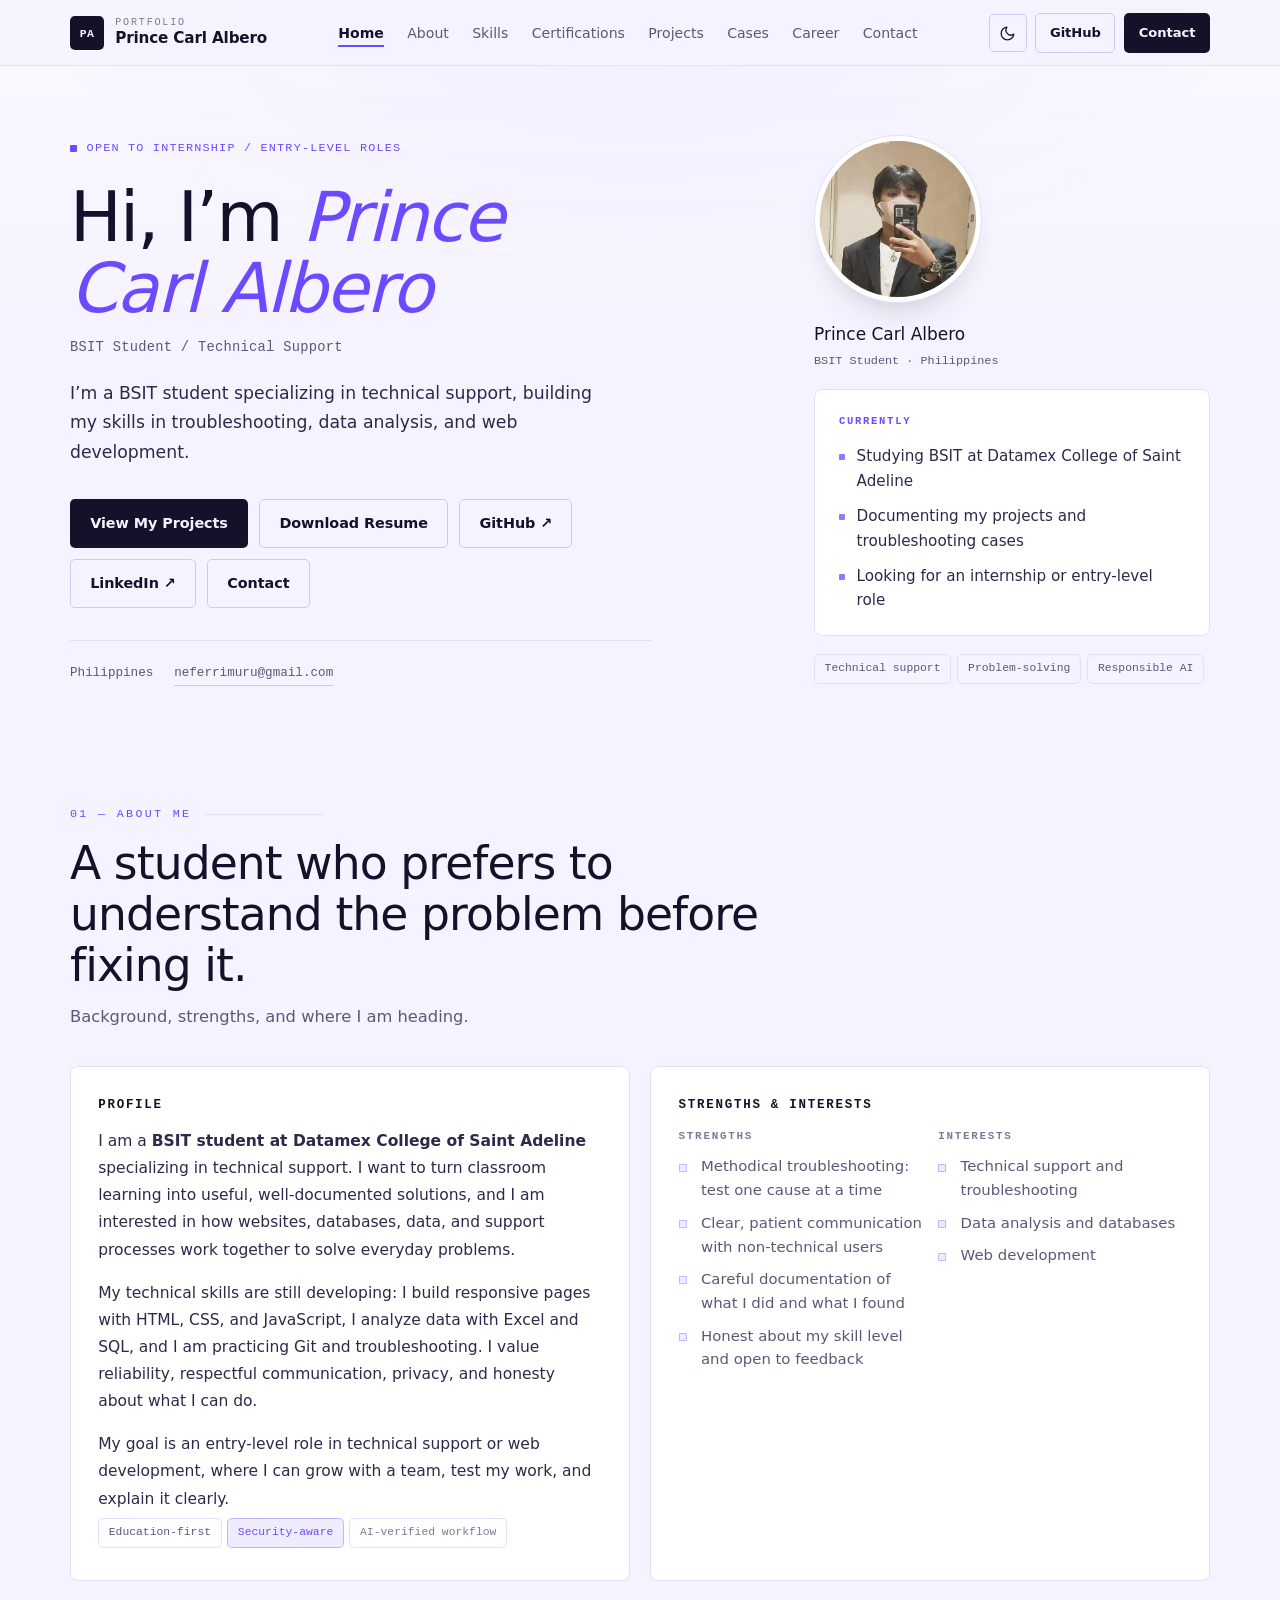
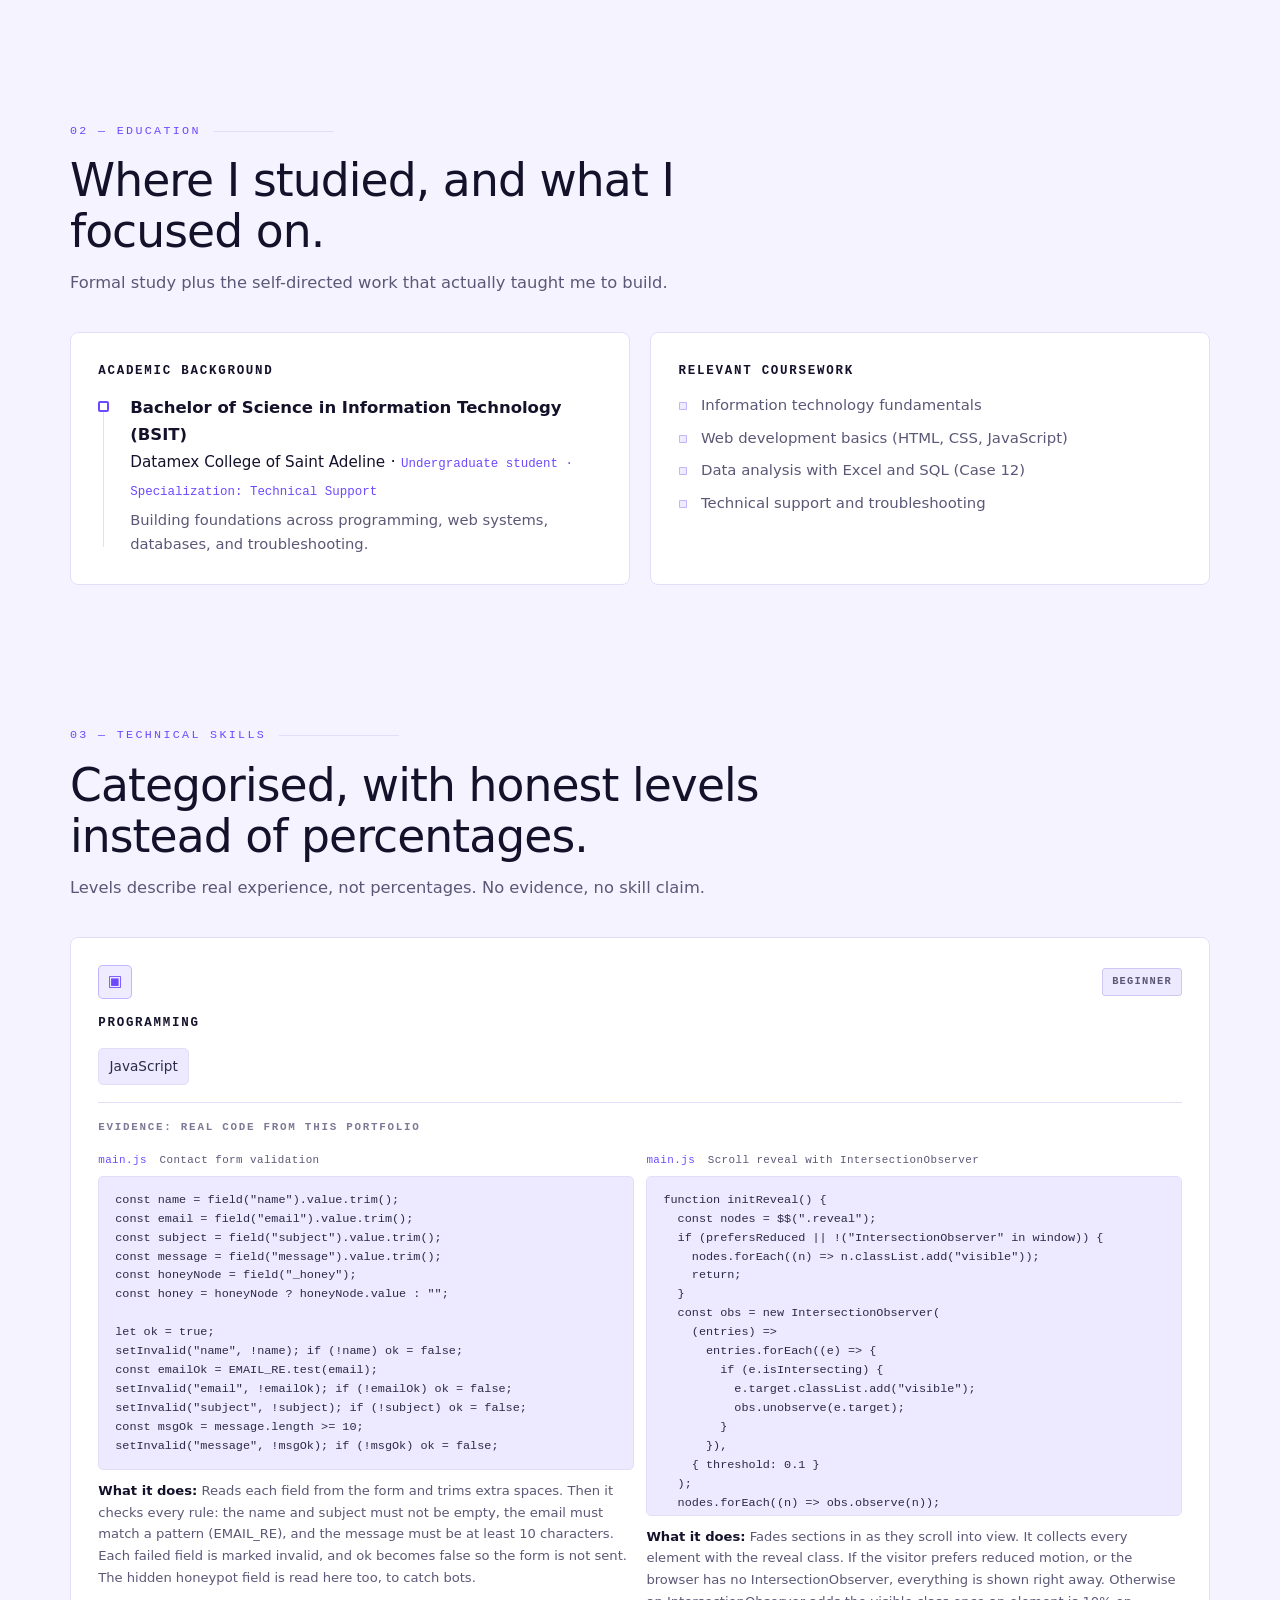
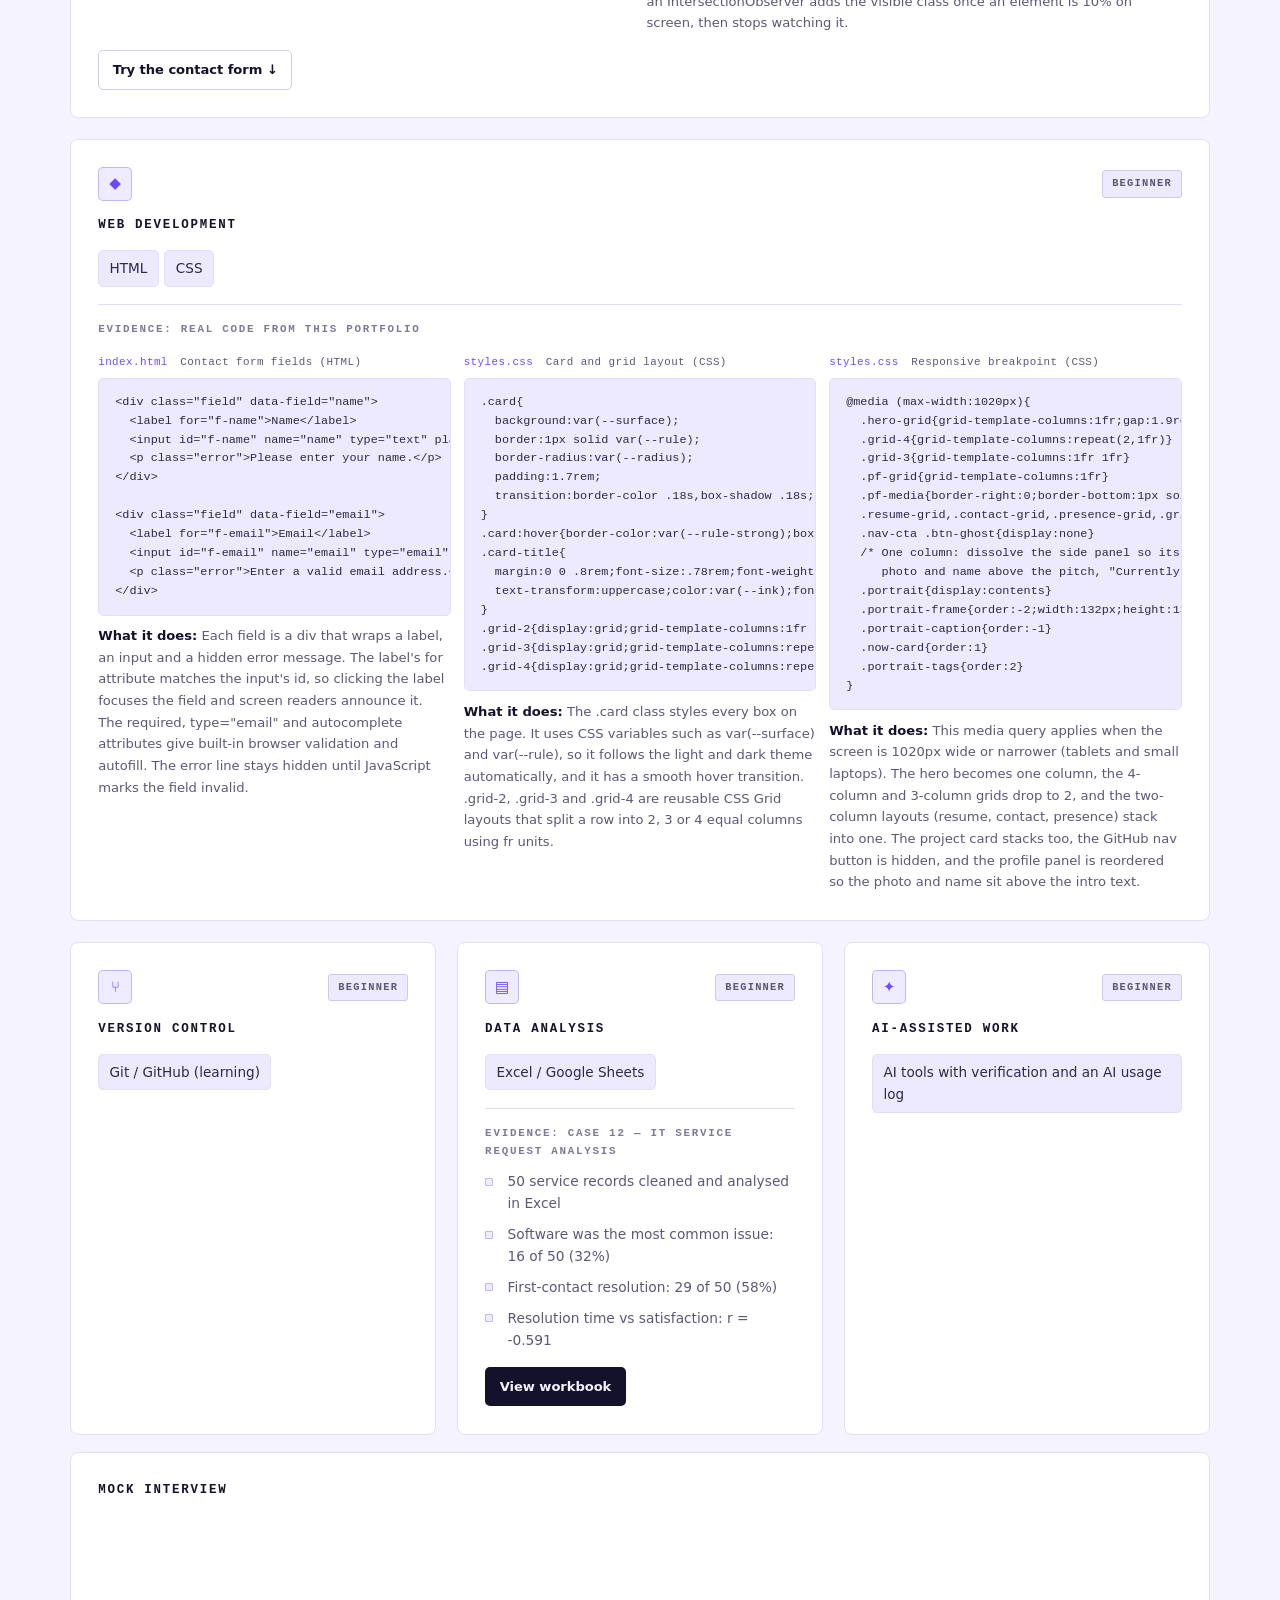
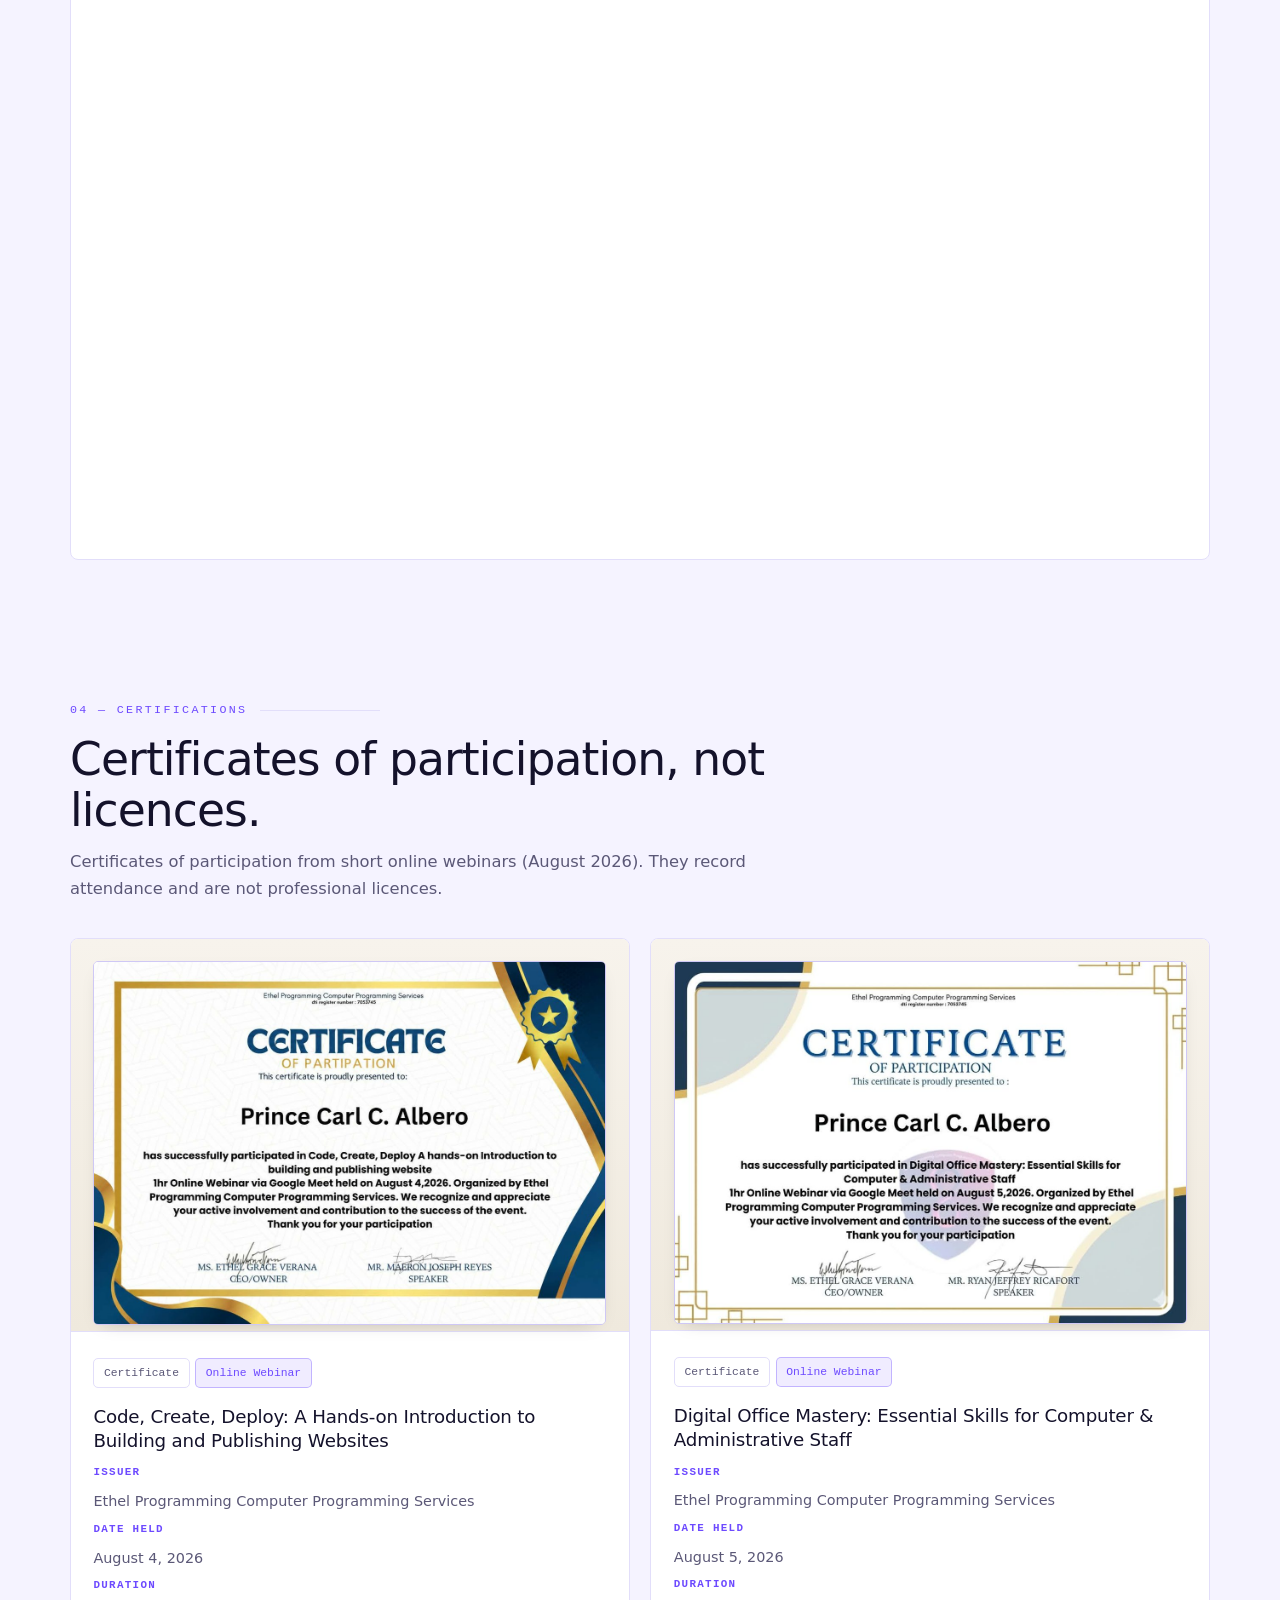
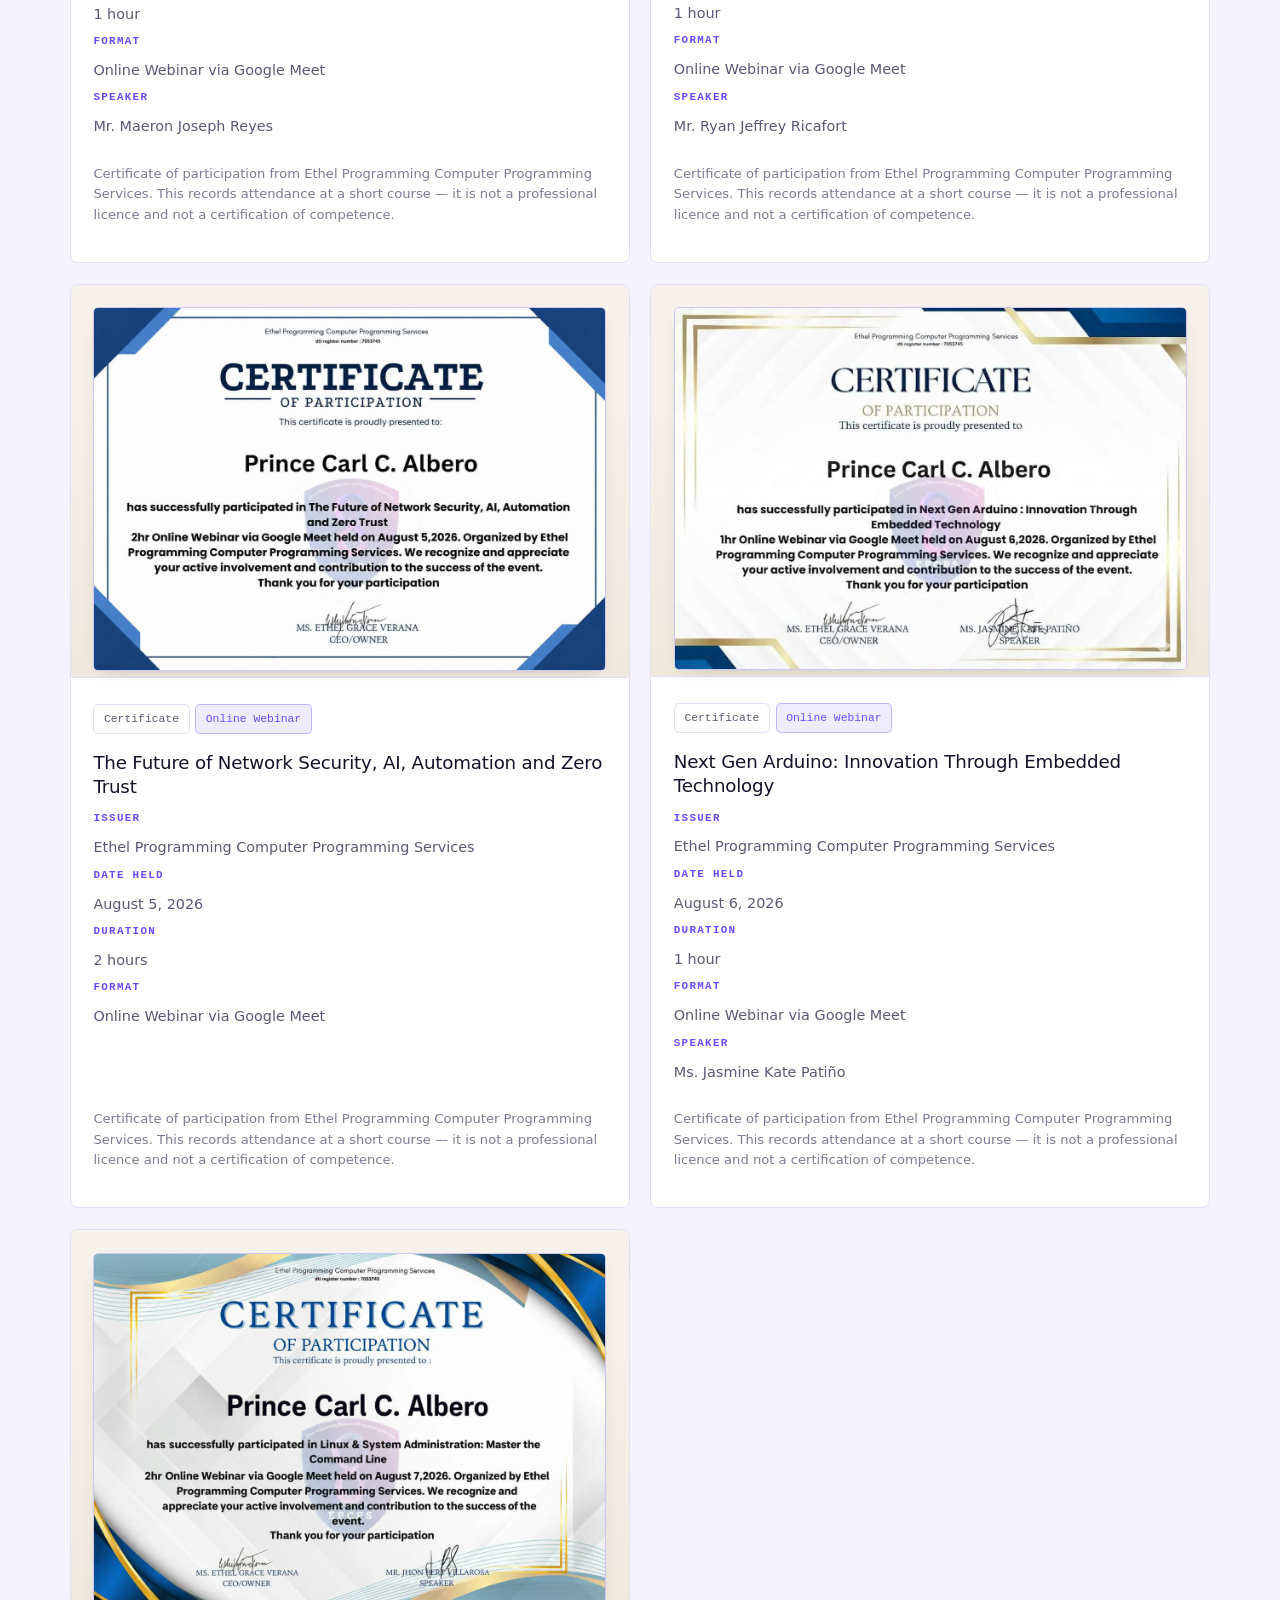
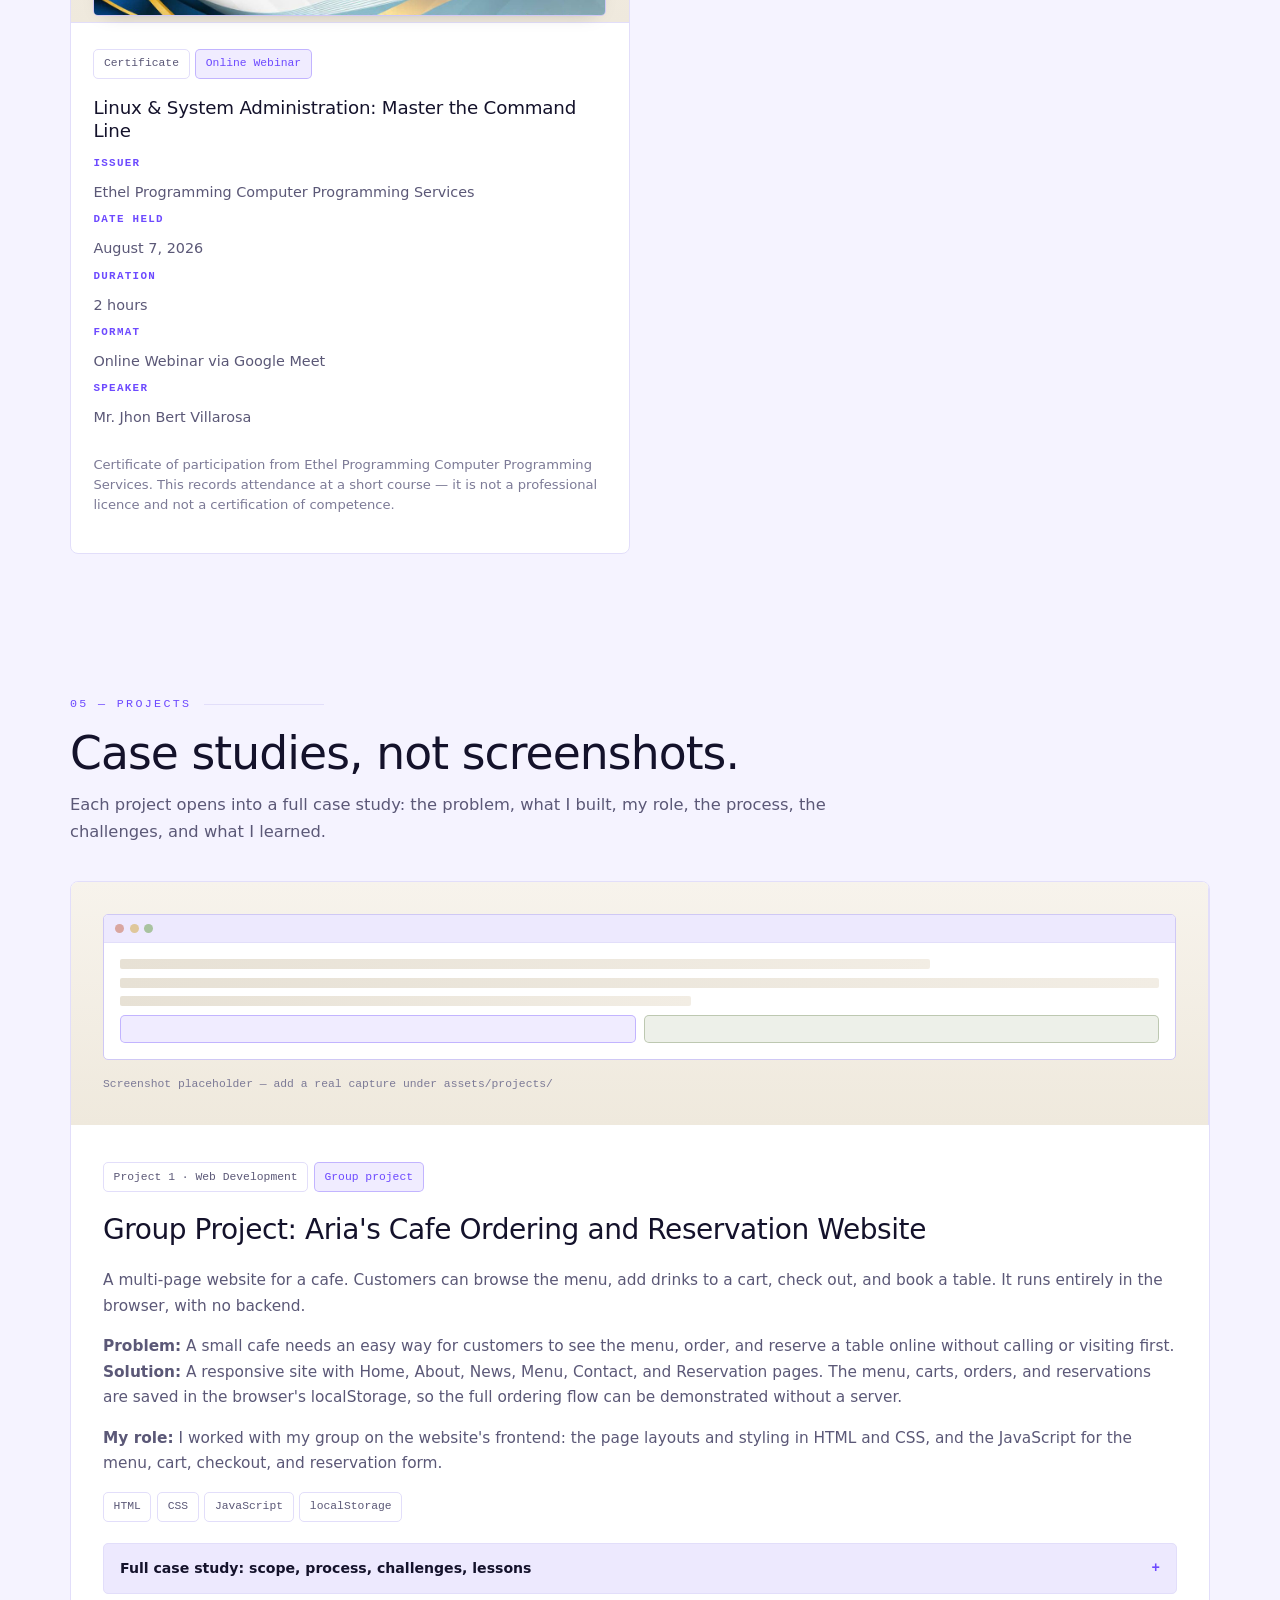
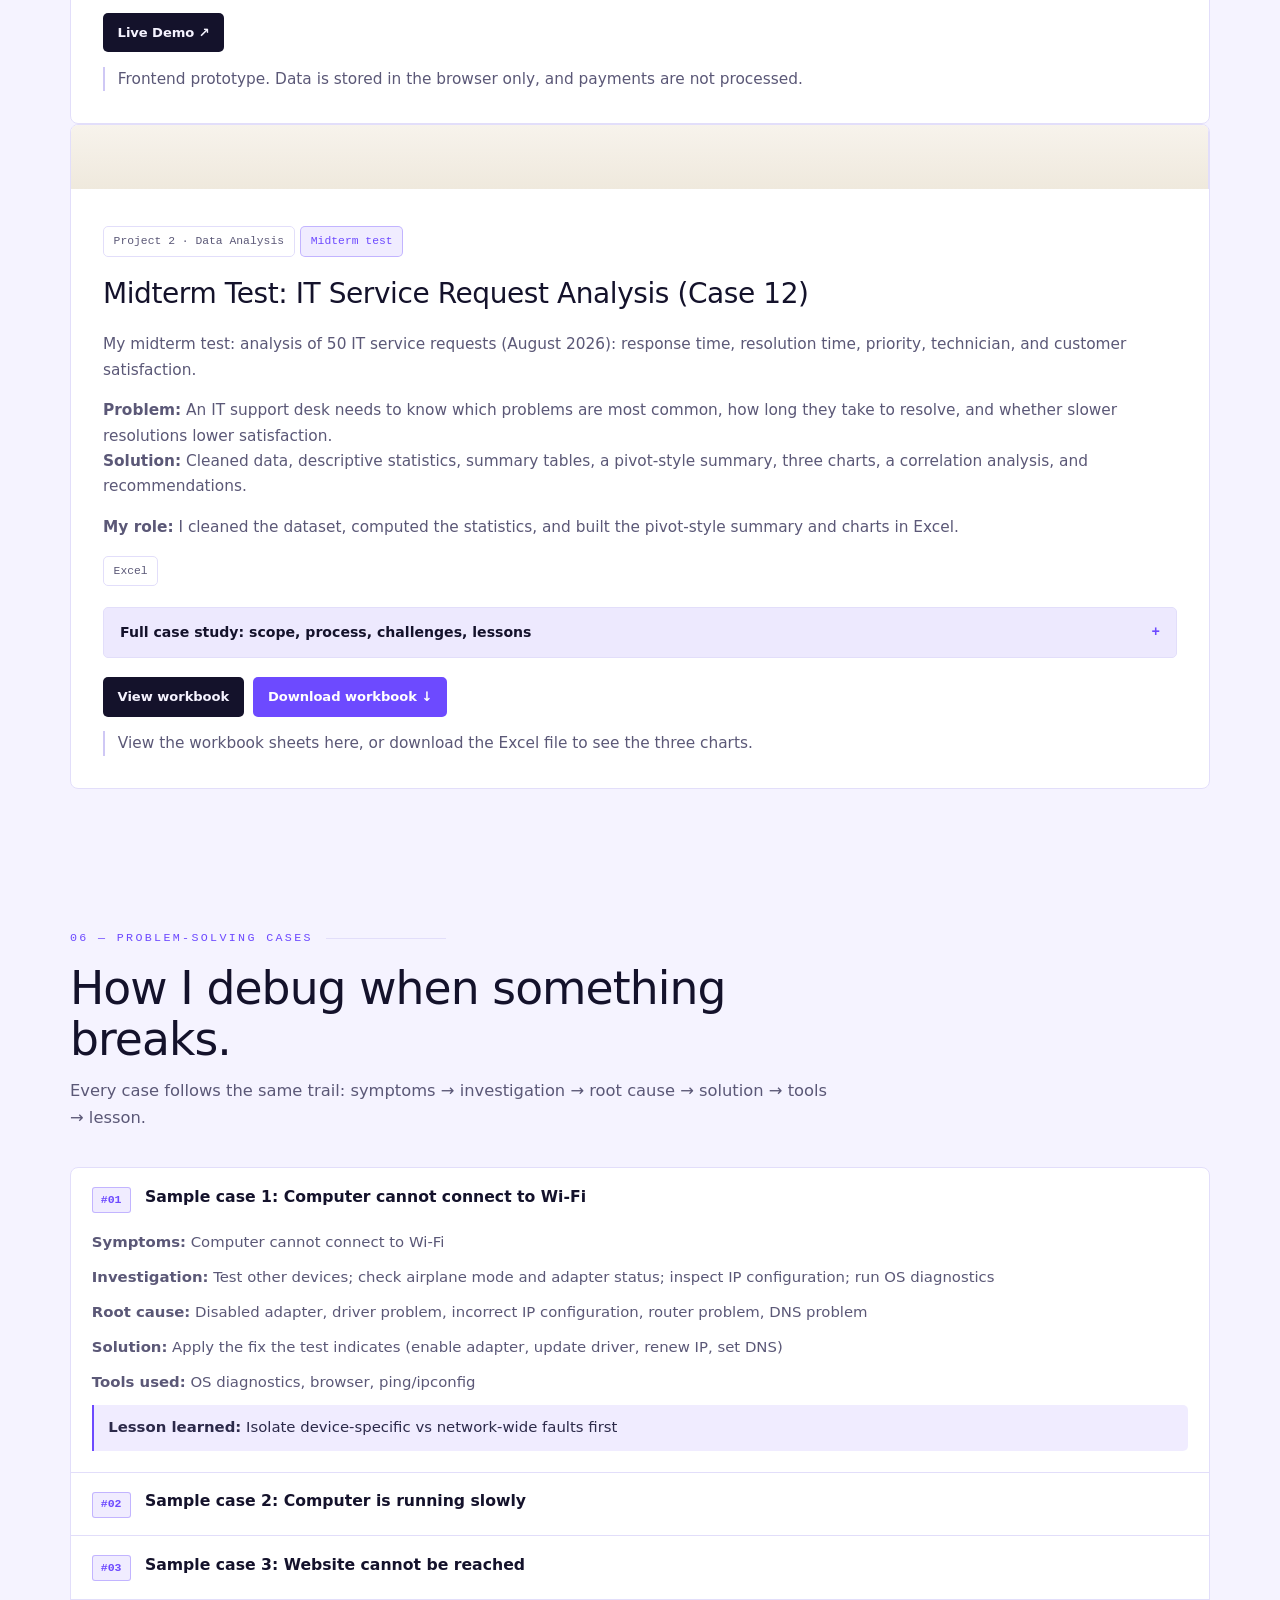
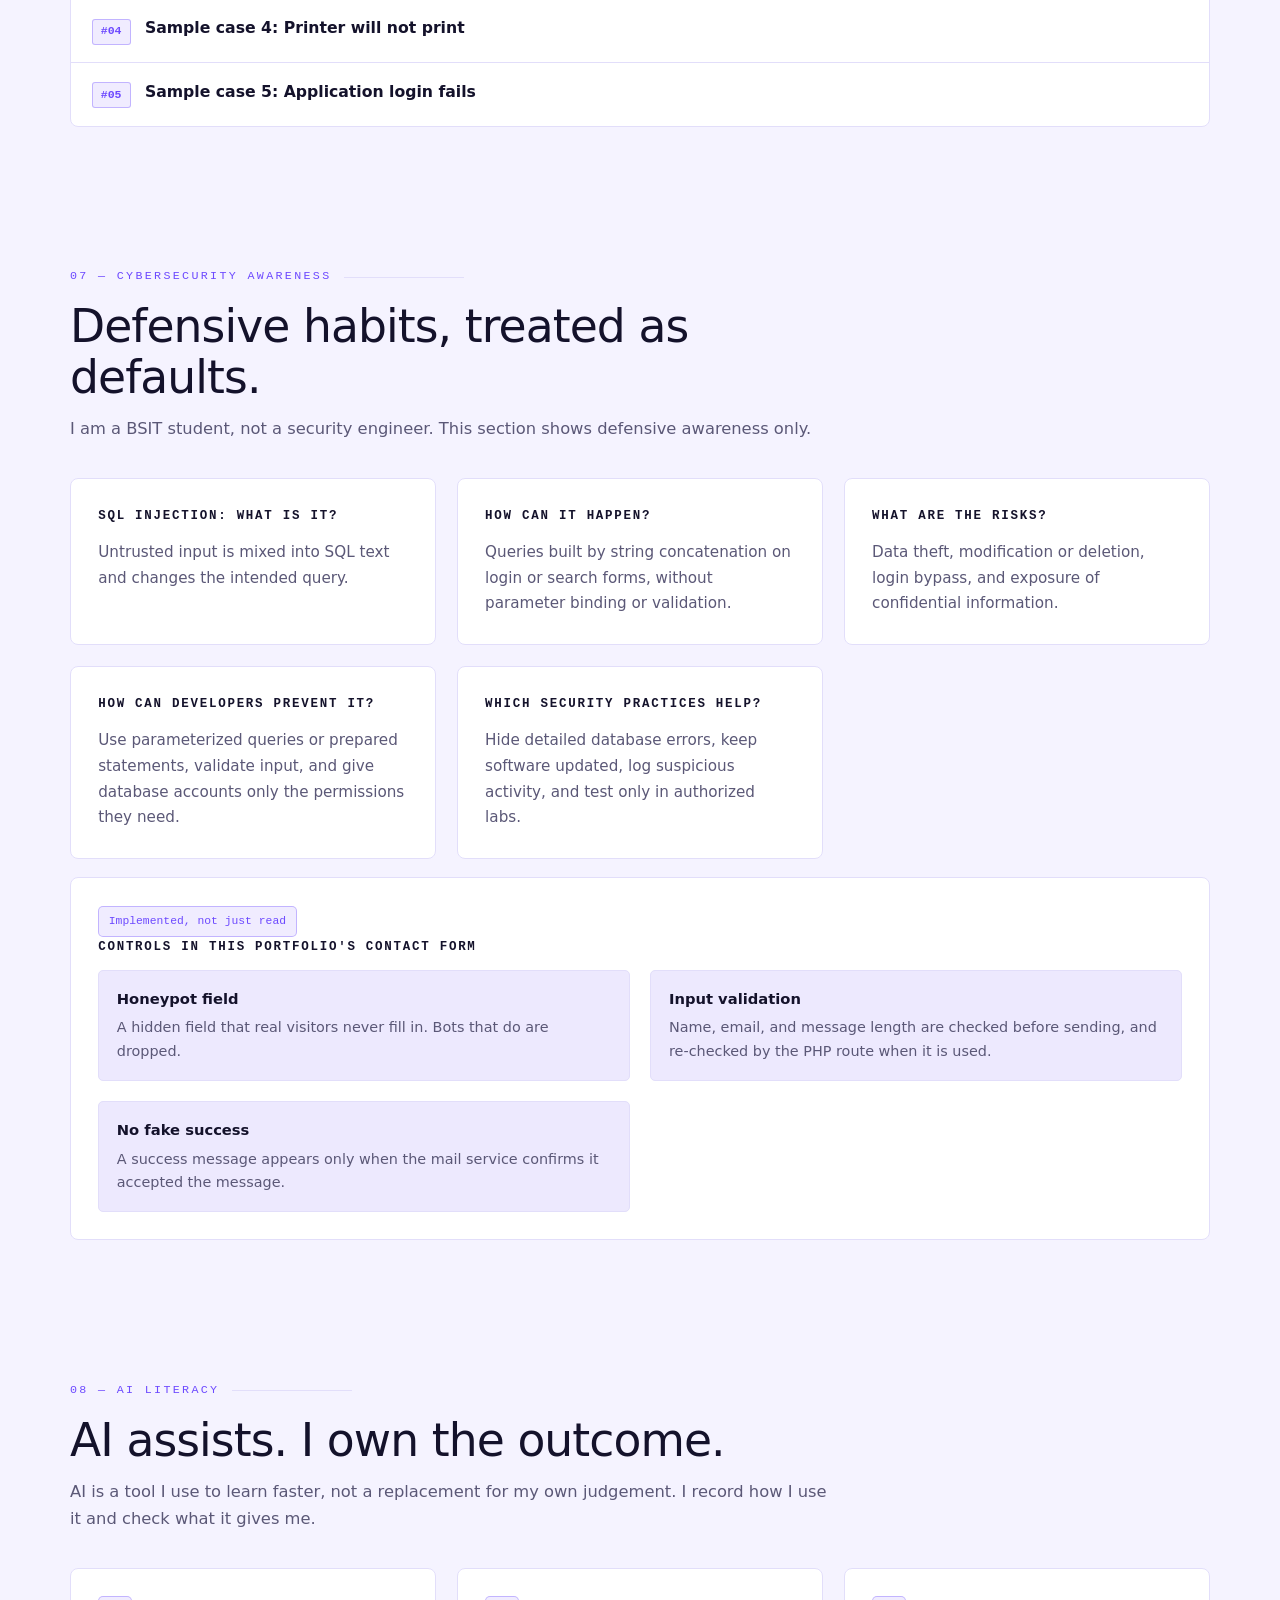
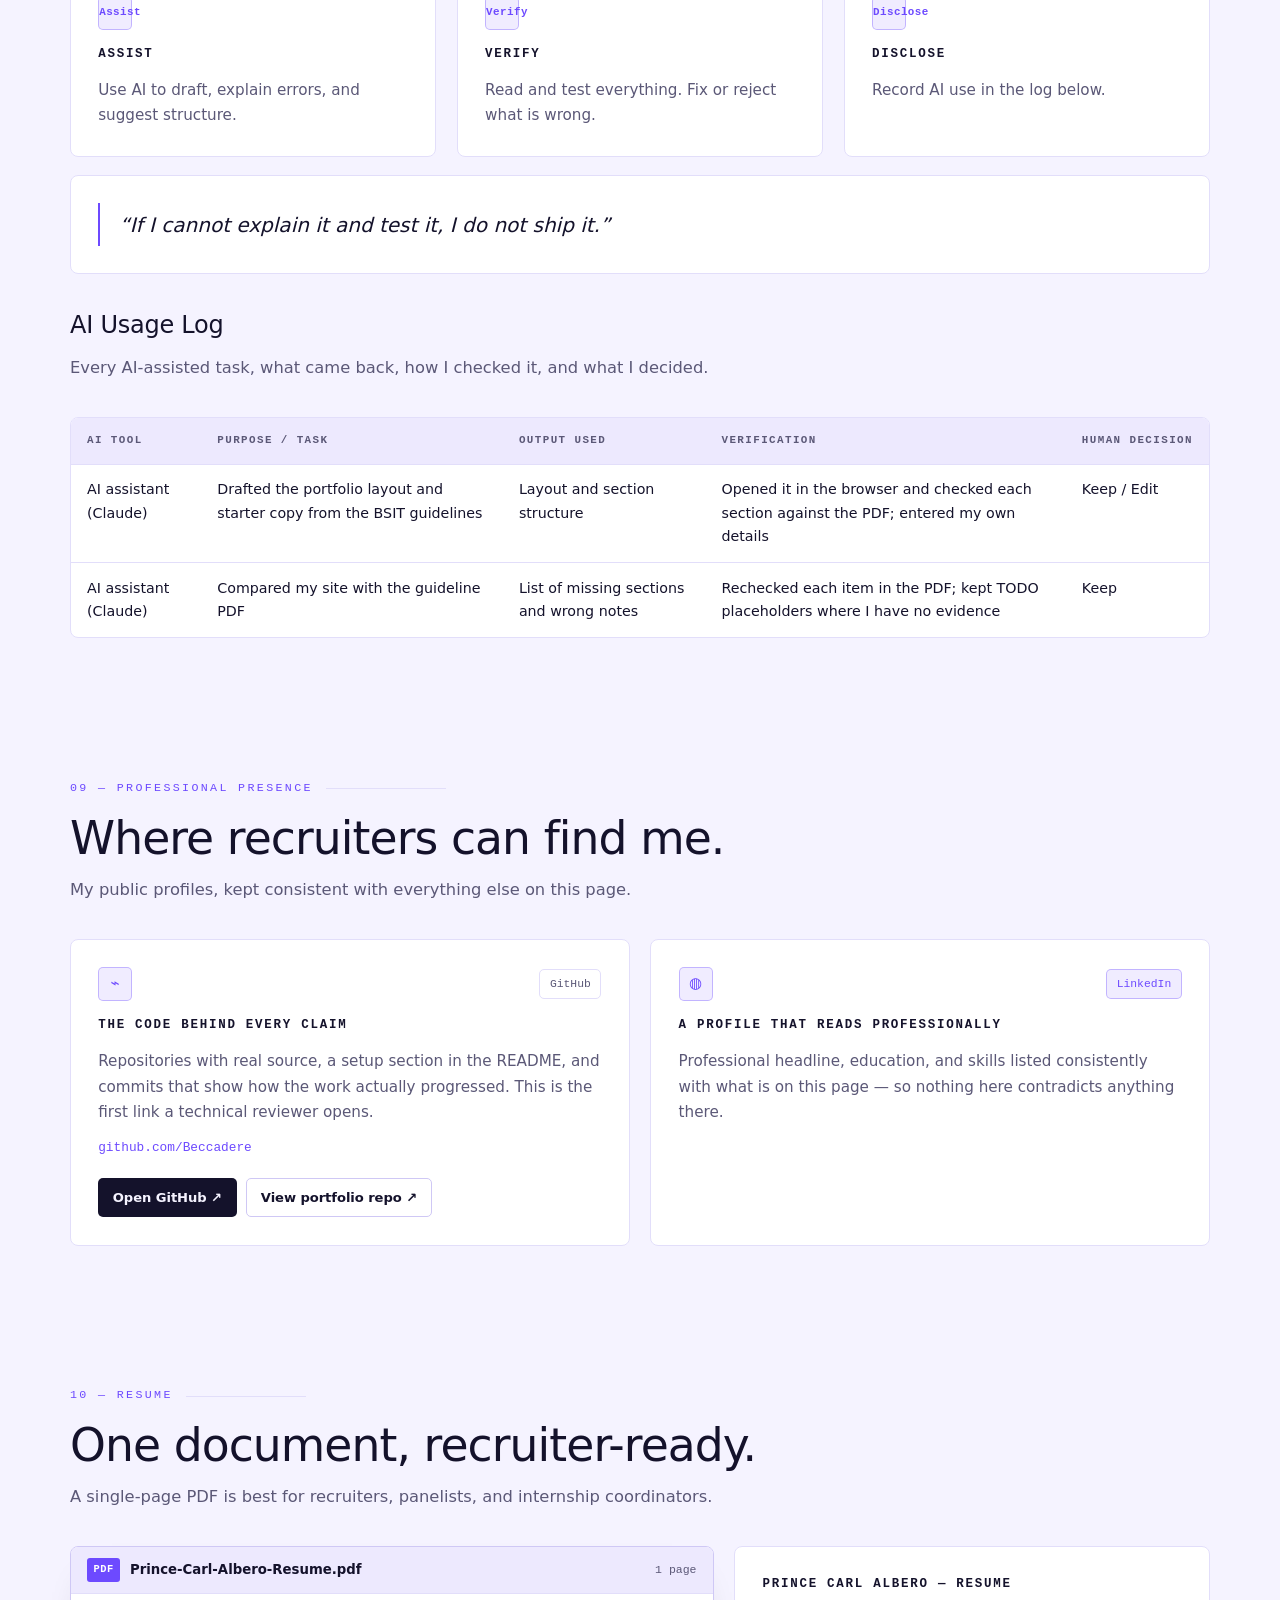
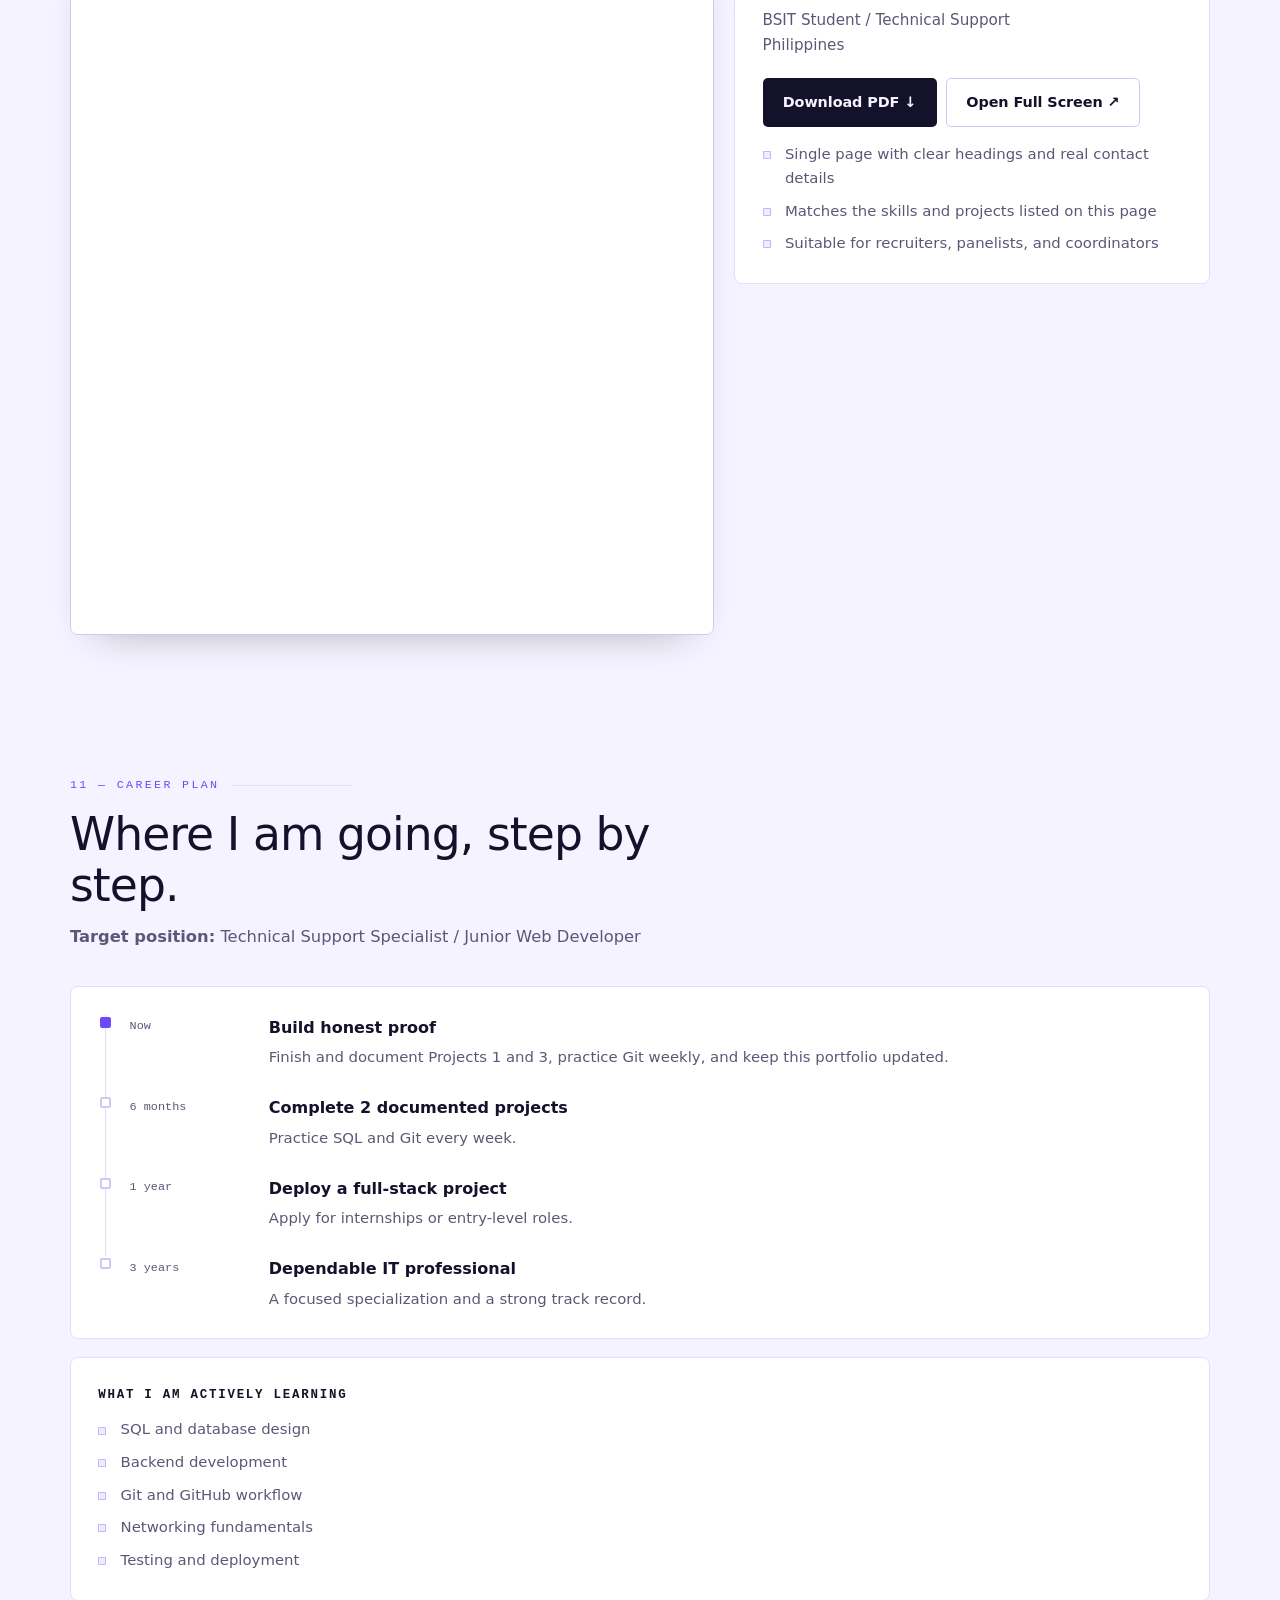
==== commit 37b471e9: "Update index.html" ====
--- a/index.html
+++ b/index.html
@@ -199,6 +199,10 @@
         <h2 class="h2 reveal" id="skills-t">Categorised, with honest levels instead of percentages.</h2>
         <p class="sub reveal" id="skillsNote"></p>
         <div class="grid-3" id="skillsGrid"></div>
+        <div class="card reveal" style="margin-top:1.1rem">
+  <h3 class="card-title">Mock Interview</h3>
+  <iframe src="https://www.youtube.com/embed/WionkWKBduo" title="Mock Interview" style="width:100%;aspect-ratio:16/9;border:0;border-radius:12px" allowfullscreen loading="lazy"></iframe>
+</div>
       </div>
     </section>
 
